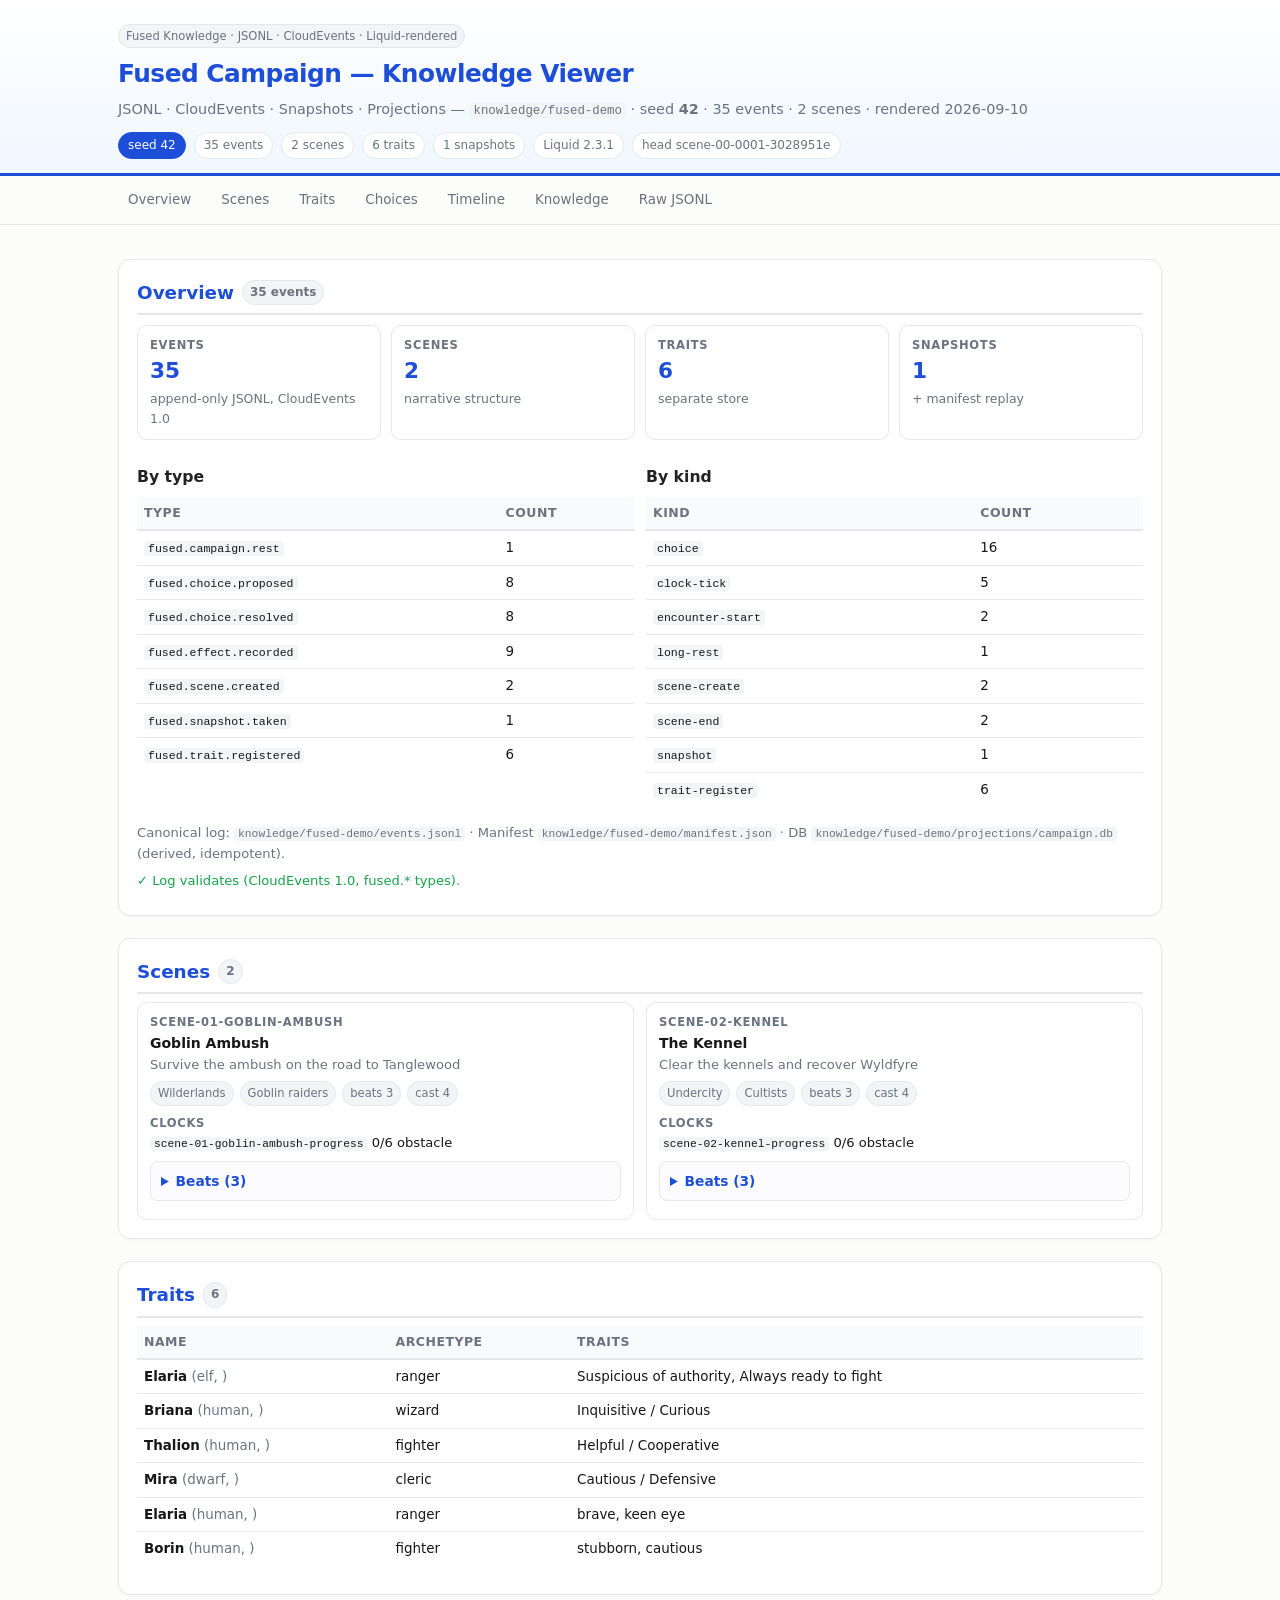
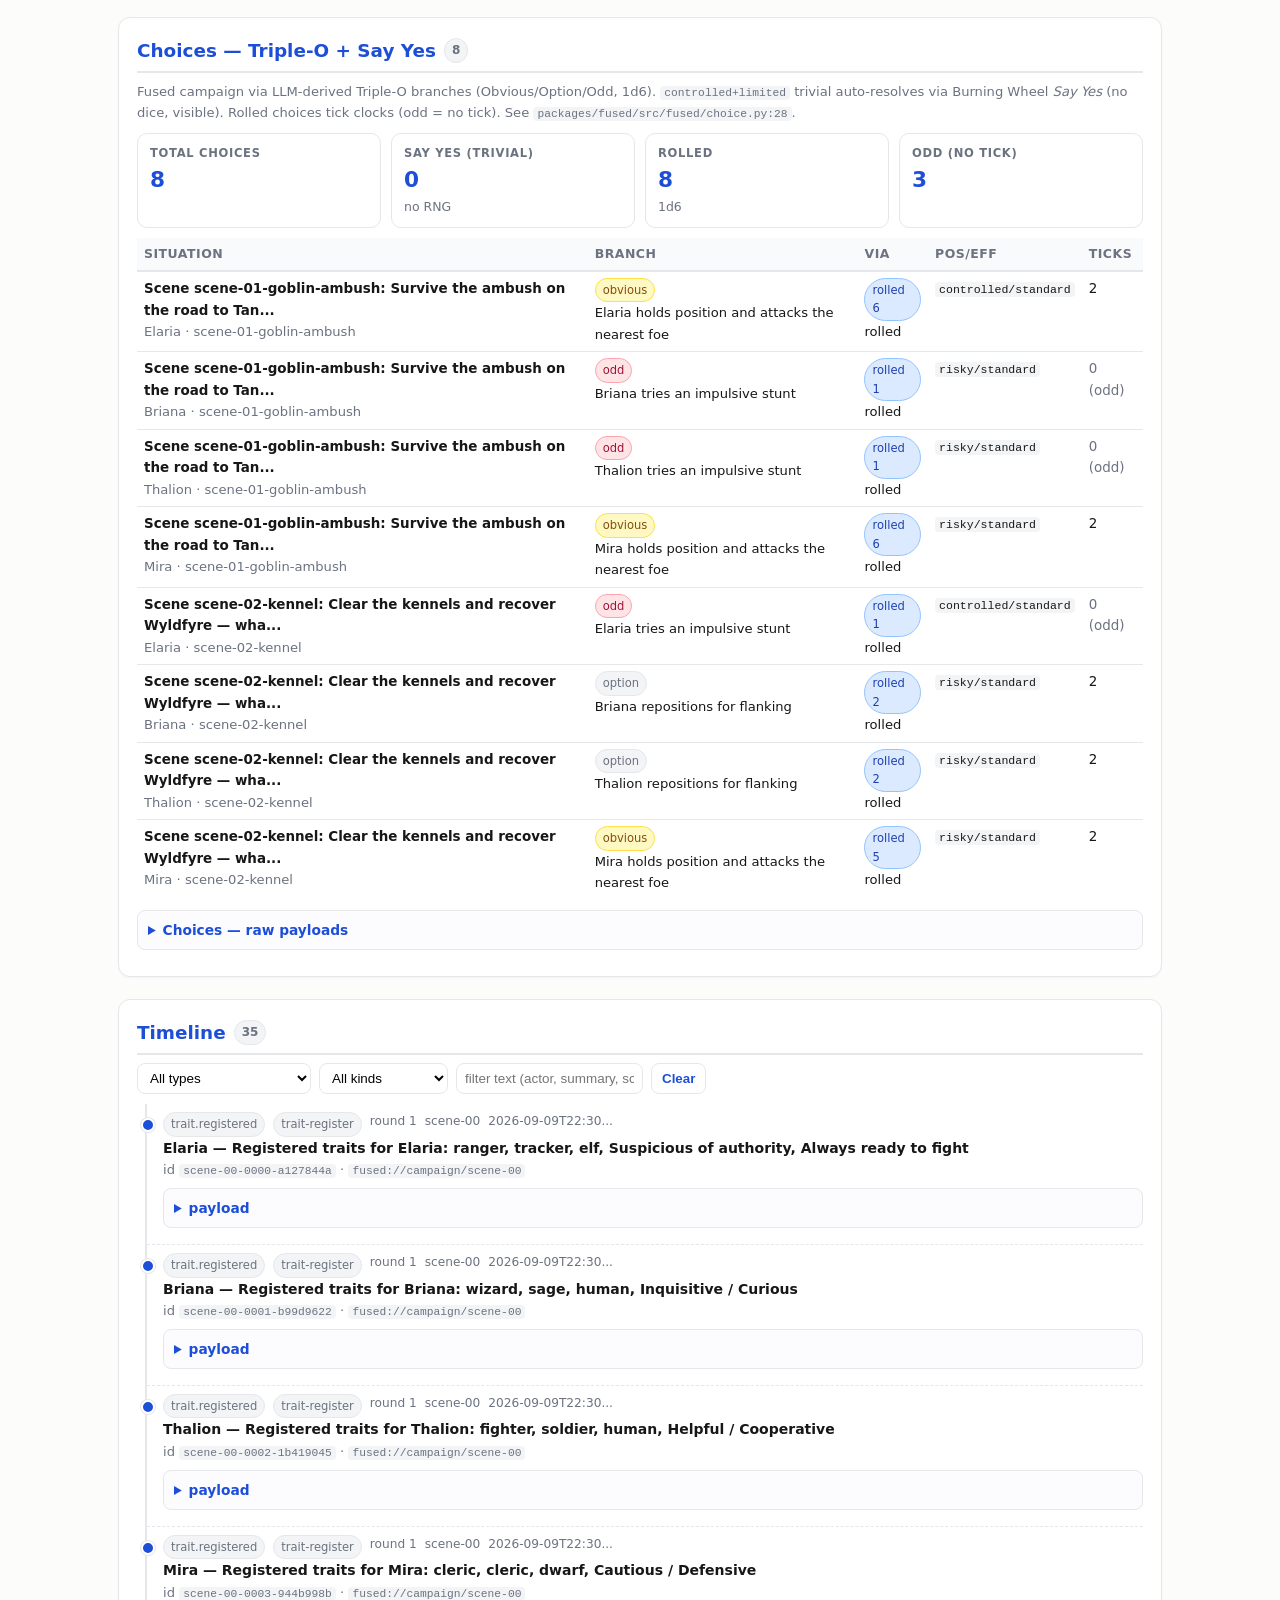
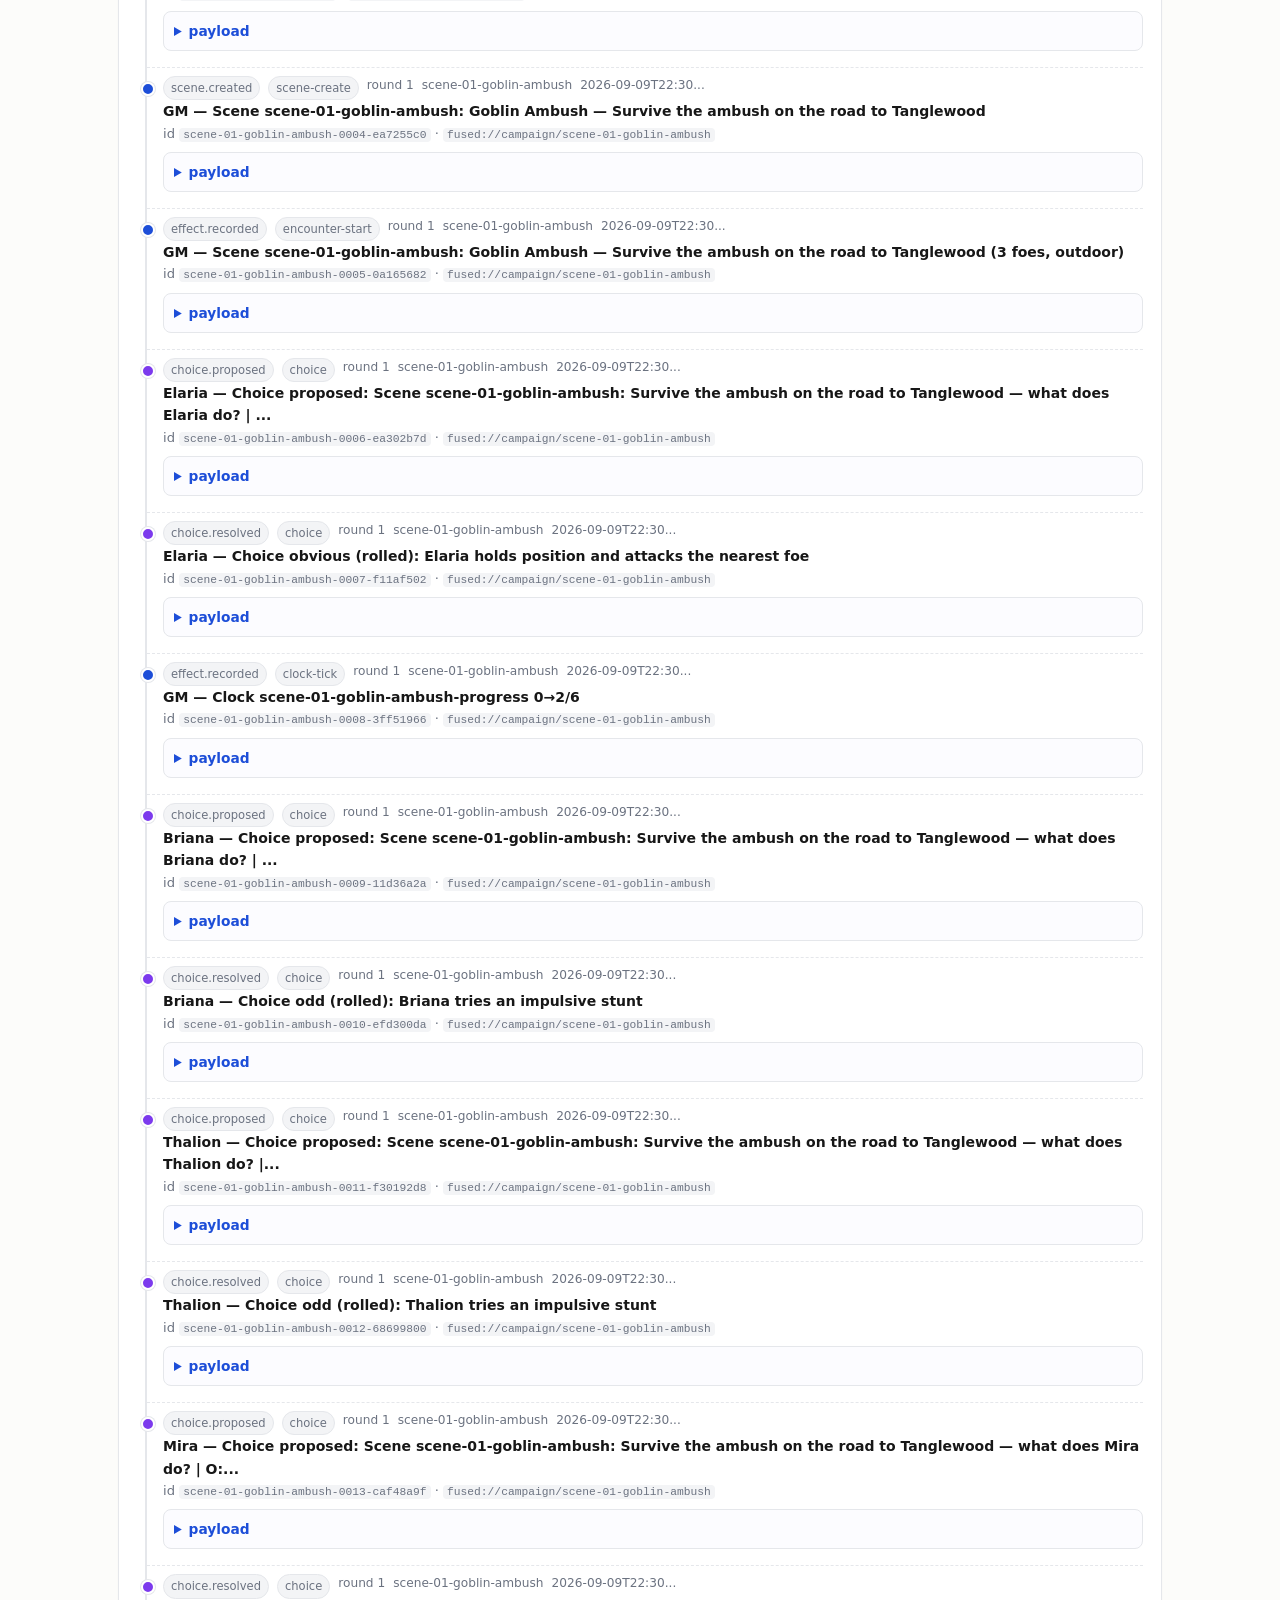
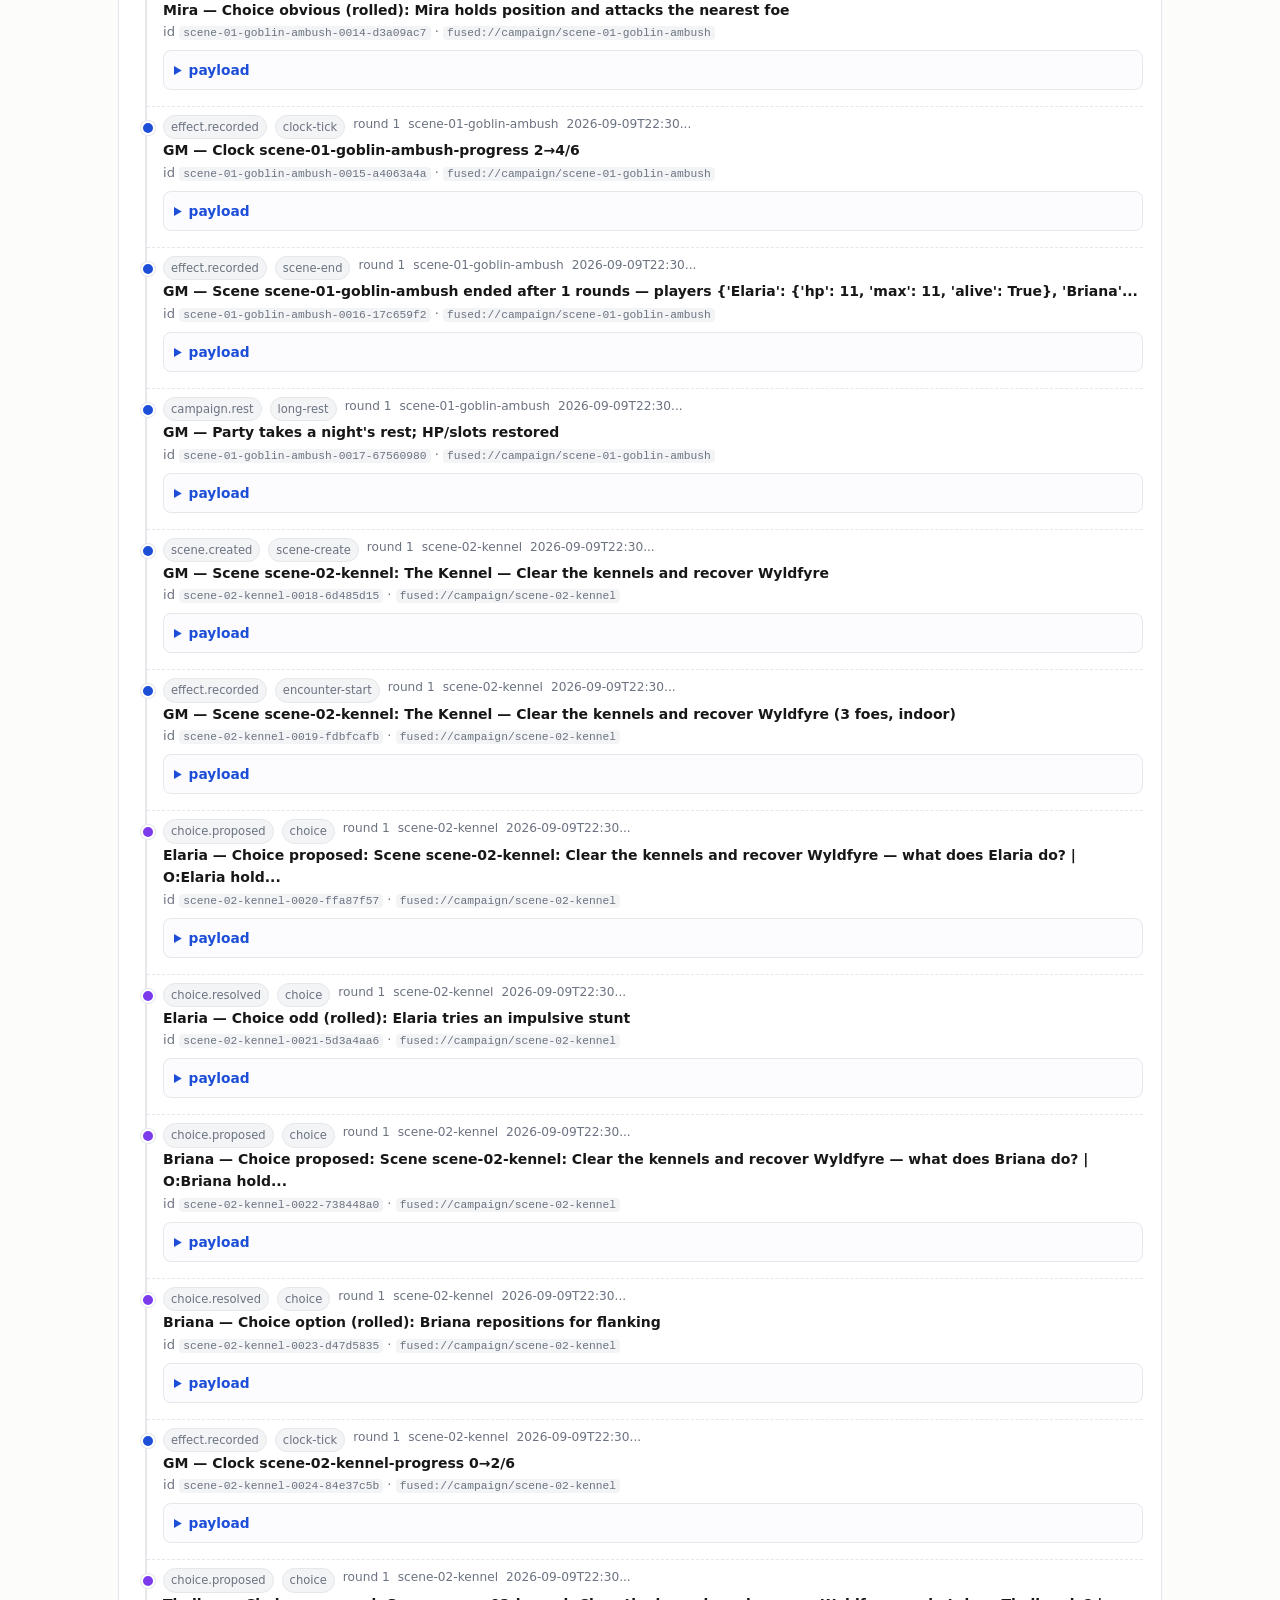
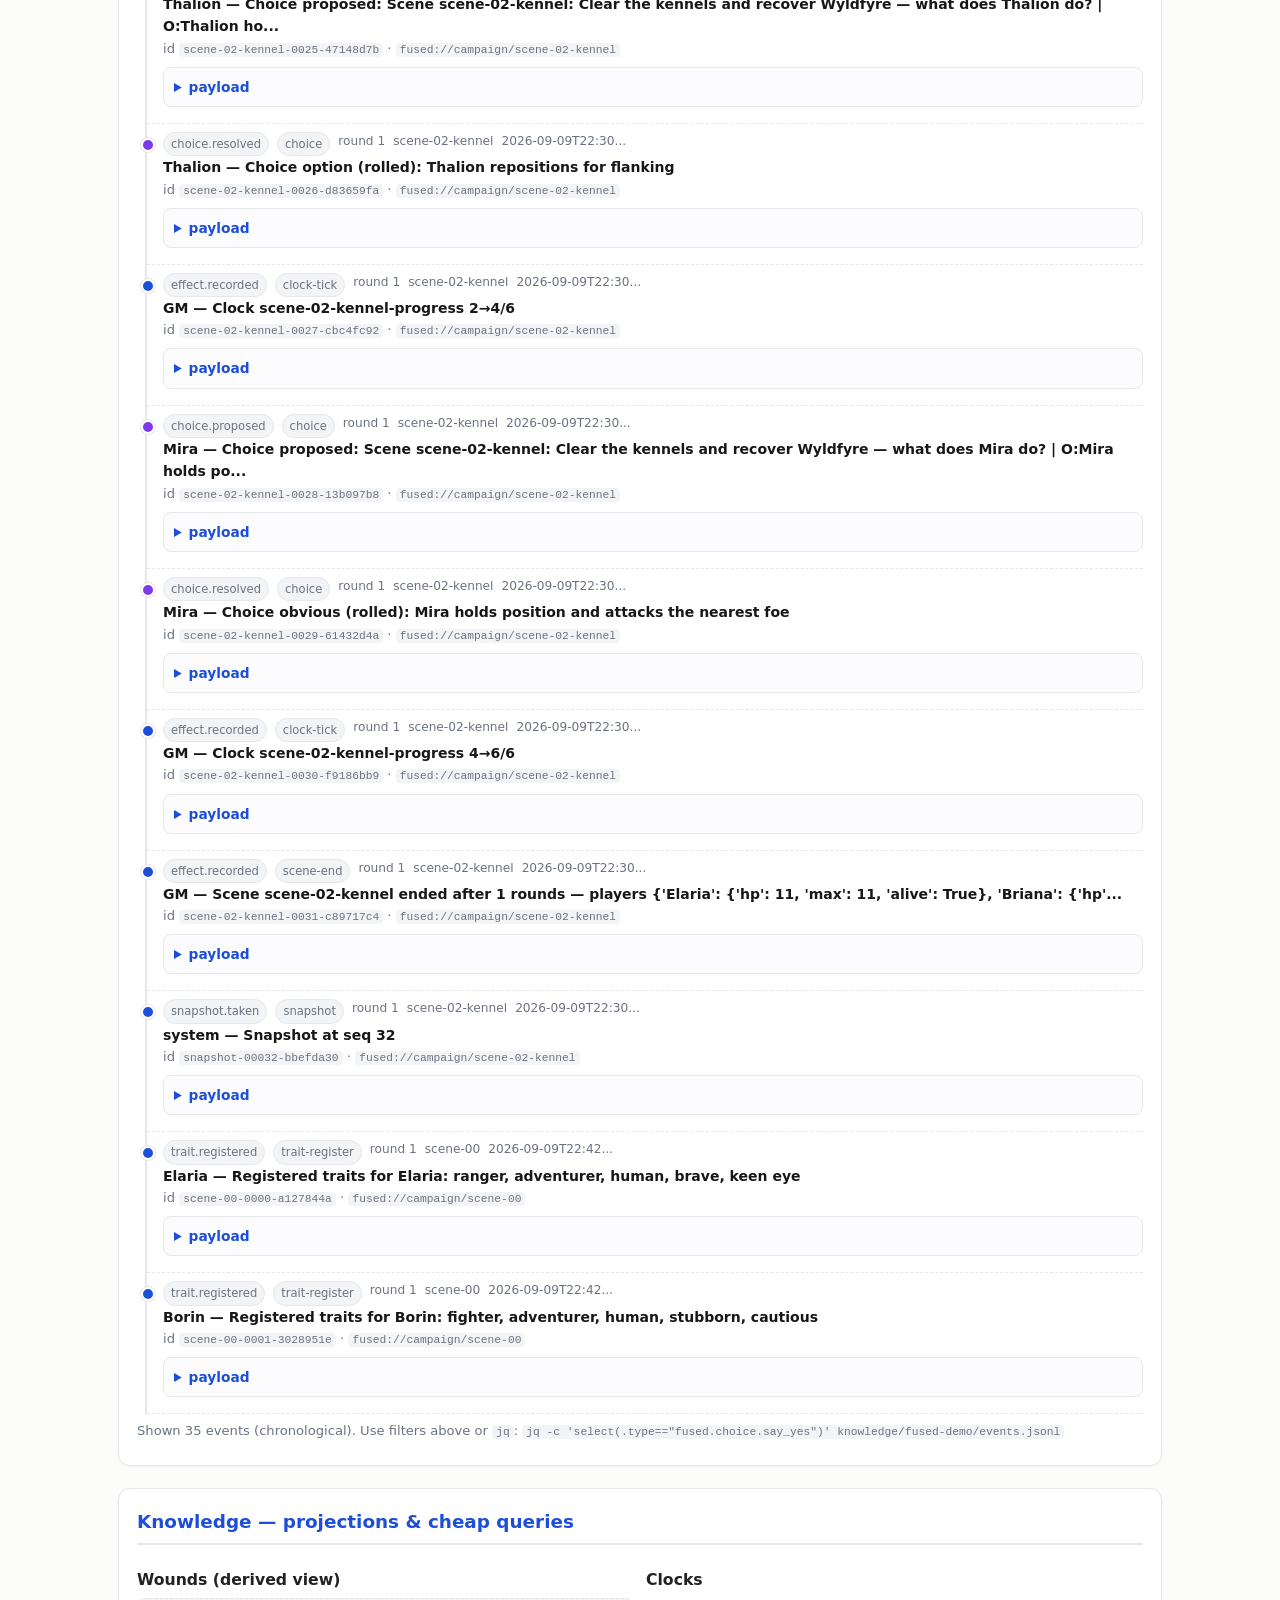
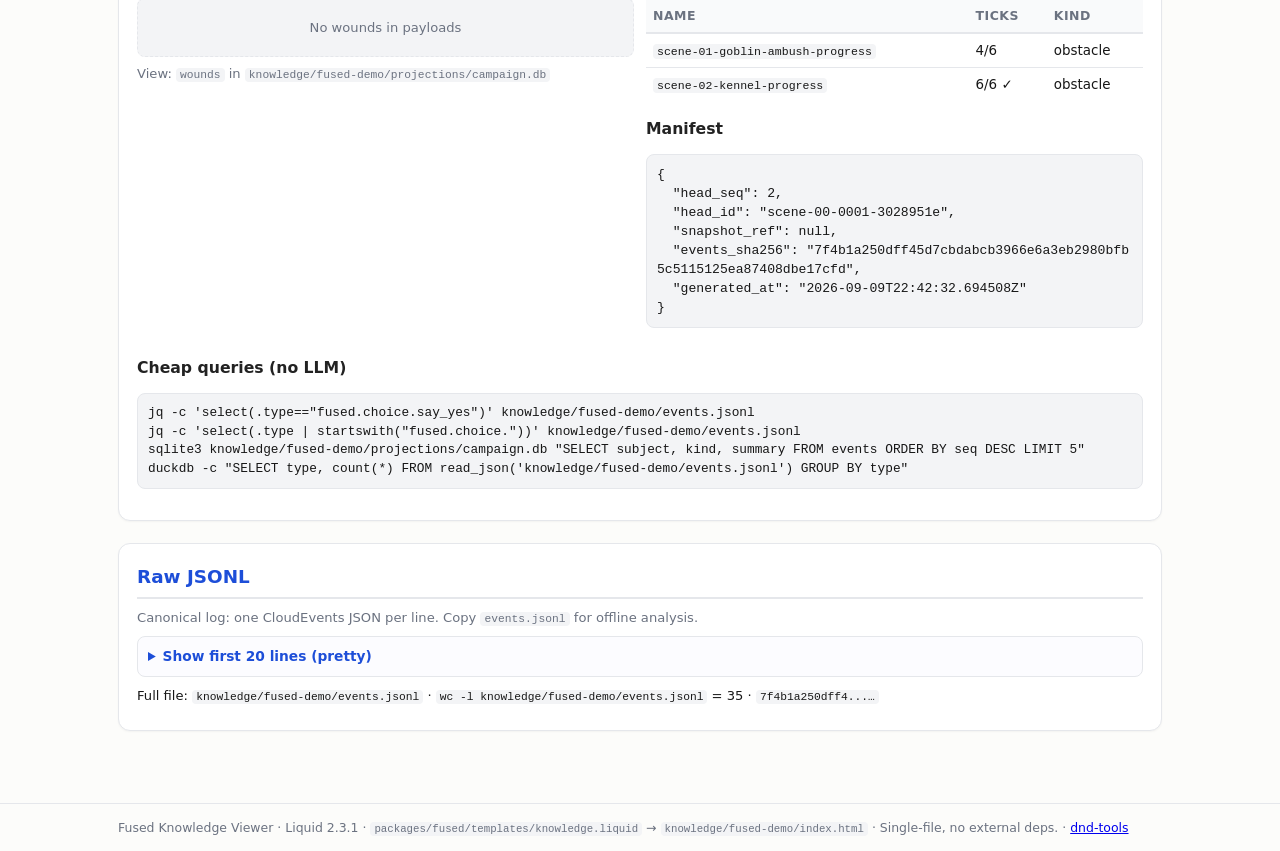
==== packages/fused/docs/knowledge.html @ 0c0f4472 "feat(fused): HTML viewer for fused JSONL knowledge via Liquid - Revert mistaken Burning Wheel markdo" ====
<!doctype html>
<html lang="en">
<head>
<meta charset="utf-8">
<meta name="viewport" content="width=device-width, initial-scale=1">
<title>Fused Campaign — Knowledge Viewer — Fused Knowledge</title>
<meta name="description" content="Fused campaign knowledge viewer — JSONL events, scenes, choices, projections">
<style>
  :root{--bg:#fcfcfa;--fg:#171717;--accent:#1d4ed8;--accent2:#7c3aed;--muted:#6b7280;--border:#e5e7eb;--code-bg:#f3f4f6;--callout:#eff6ff;--max:1080px;--radius:12px;--ok:#16a34a;--warn:#d97706}
  *{box-sizing:border-box} html{scroll-behavior:smooth}
  body{margin:0;font:14px/1.6 ui-sans,system-ui,-apple-system,Segoe UI,Roboto,Helvetica,Arial;background:var(--bg);color:var(--fg)}
  header{border-bottom:3px solid var(--accent);background:linear-gradient(180deg,#fff,#f0f7ff)}
  .wrap{max-width:var(--max);margin:0 auto;padding:0 18px}
  header .wrap{padding:24px 18px 14px}
  h1{margin:0 0 4px;font-size:1.55rem;letter-spacing:-.02em;color:var(--accent)}
  .subtitle{margin:0;color:var(--muted);font-size:.9rem}
  .chips{margin-top:10px;display:flex;gap:8px;flex-wrap:wrap}
  .chip{padding:3px 9px;border-radius:999px;background:#fff;border:1px solid var(--border);font-size:.75rem;color:var(--muted)}
  .chip.accent{background:var(--accent);color:#fff;border-color:var(--accent)}
  nav.toc{position:sticky;top:0;z-index:10;background:rgba(252,252,250,.94);backdrop-filter:blur(6px);border-bottom:1px solid var(--border)}
  nav.toc .wrap{display:flex;gap:10px;overflow:auto;white-space:nowrap;padding:8px 18px}
  nav.toc a{color:var(--muted);text-decoration:none;font-size:.84rem;padding:5px 10px;border-radius:999px}
  nav.toc a:hover{background:var(--code-bg);color:var(--accent)}
  main .wrap{padding:16px 18px 50px}
  section{margin:18px 0 22px;padding:18px;background:#fff;border:1px solid var(--border);border-radius:var(--radius);box-shadow:0 1px 2px rgba(0,0,0,.04)}
  h2{margin:0 0 8px;font-size:1.15rem;color:var(--accent);border-bottom:2px solid var(--border);padding-bottom:6px;display:flex;gap:8px;align-items:center}
  h2 .count{font-size:.75rem;background:var(--code-bg);border:1px solid var(--border);padding:2px 7px;border-radius:999px;color:var(--muted);font-weight:600}
  h3{margin:14px 0 6px;font-size:.98rem;color:#222}
  p{margin:6px 0}
  .grid4{display:grid;grid-template-columns:repeat(4,1fr);gap:10px;margin:10px 0}
  .grid2{display:grid;grid-template-columns:1fr 1fr;gap:12px}
  @media(max-width:900px){.grid4{grid-template-columns:1fr 1fr}.grid2{grid-template-columns:1fr}}
  @media(max-width:520px){.grid4{grid-template-columns:1fr}}
  .card{border:1px solid var(--border);border-radius:10px;padding:10px 12px;background:#fff}
  .card .k{font-size:.72rem;letter-spacing:.06em;text-transform:uppercase;color:var(--muted);font-weight:700}
  .card .v{font-size:1.35rem;font-weight:800;color:var(--accent)}
  .card .sub{font-size:.78rem;color:var(--muted)}
  table{width:100%;border-collapse:collapse;margin:8px 0 10px;font-size:.84rem}
  th{ text-align:left;background:#f9fafb;border-bottom:2px solid var(--border);padding:6px 7px;font-weight:700;font-size:.78rem;letter-spacing:.04em;text-transform:uppercase;color:var(--muted)}
  td{padding:6px 7px;border-bottom:1px solid var(--border);vertical-align:top}
  tr:last-child td{border-bottom:none}
  code,pre{font-family:ui-monospace,SFMono-Regular,Menlo,Consolas,monospace}
  pre{background:var(--code-bg);border:1px solid var(--border);padding:10px;border-radius:8px;overflow:auto;font-size:.8rem;line-height:1.45}
  code{background:var(--code-bg);padding:1px 4px;border-radius:4px;font-size:.86em}
  pre code{background:none;padding:0}
  .pill{display:inline-block;padding:2px 7px;border-radius:999px;background:var(--code-bg);border:1px solid var(--border);font-size:.72rem;color:var(--muted)}
  .pill.say_yes{background:#dcfce7;border-color:#86efac;color:#166534}
  .pill.rolled{background:#dbeafe;border-color:#93c5fd;color:#1e40af}
  .pill.odd{background:#ffe4e6;border-color:#fda4af;color:#9f1239}
  .pill.obvious{background:#fef9c3;border-color:#fde047;color:#854d0e}
  .controls{display:flex;gap:8px;flex-wrap:wrap;margin:8px 0 10px}
  .controls select,.controls input{padding:6px 8px;border:1px solid var(--border);border-radius:8px;background:#fff;font-size:.84rem}
  .controls button{padding:6px 10px;border:1px solid var(--border);border-radius:8px;background:var(--accent);color:#fff;font-weight:600;cursor:pointer}
  .controls button.ghost{background:#fff;color:var(--accent)}
  .muted{color:var(--muted)} .small{font-size:.82rem}
  .timeline{border-left:2px solid var(--border);margin-left:8px;padding-left:0}
  .tl-item{position:relative;padding:8px 0 8px 16px;border-bottom:1px dashed var(--border)}
  .tl-item::before{content:"";position:absolute;left:-6px;top:14px;width:10px;height:10px;border-radius:50%;background:var(--accent);border:2px solid #fff;box-shadow:0 0 0 1px var(--border)}
  .tl-item.choice::before{background:var(--accent2)}
  .tl-meta{font-size:.76rem;color:var(--muted);display:flex;gap:8px;flex-wrap:wrap}
  .hl{font-weight:700}
  details{border:1px solid var(--border);border-radius:8px;padding:8px 10px;background:#fcfcff;margin:8px 0}
  details summary{cursor:pointer;font-weight:600;color:var(--accent);font-size:.86rem}
  .json{white-space:pre-wrap;word-break:break-all}
  footer{border-top:1px solid var(--border);color:var(--muted);font-size:.78rem;padding:14px 0}
  .empty{padding:18px;text-align:center;color:var(--muted);background:var(--code-bg);border:1px dashed var(--border);border-radius:8px}
</style>
</head>
<body>
<header>
  <div class="wrap">
    <div class="pill" style="margin-bottom:6px">Fused Knowledge · JSONL · CloudEvents · Liquid-rendered</div>
    <h1>Fused Campaign — Knowledge Viewer</h1>
    <p class="subtitle">JSONL · CloudEvents · Snapshots · Projections — <code>knowledge/fused-demo</code> · seed <strong>42</strong> · 35 events · 2 scenes · rendered 2026-09-10</p>
    <div class="chips">
      <span class="chip accent">seed 42</span>
      <span class="chip">35 events</span>
      <span class="chip">2 scenes</span>
      <span class="chip">6 traits</span>
      <span class="chip">1 snapshots</span>
      <span class="chip">Liquid 2.3.1</span>
      <span class="chip">head scene-00-0001-3028951e</span>
    </div>
  </div>
</header>
<nav class="toc" aria-label="Table of contents">
  <div class="wrap">
    <a href="#overview">Overview</a>
    <a href="#scenes">Scenes</a>
    <a href="#traits">Traits</a>
    <a href="#choices">Choices</a>
    <a href="#timeline">Timeline</a>
    <a href="#knowledge">Knowledge</a>
    <a href="#raw">Raw JSONL</a>
  </div>
</nav>
<main><div class="wrap">

  <section id="overview">
    <h2>Overview <span class="count">35 events</span></h2>
    <div class="grid4">
      <div class="card"><div class="k">Events</div><div class="v">35</div><div class="sub">append-only JSONL, CloudEvents 1.0</div></div>
      <div class="card"><div class="k">Scenes</div><div class="v">2</div><div class="sub">narrative structure</div></div>
      <div class="card"><div class="k">Traits</div><div class="v">6</div><div class="sub">separate store</div></div>
      <div class="card"><div class="k">Snapshots</div><div class="v">1</div><div class="sub">+ manifest replay</div></div>
    </div>
    <div class="grid2">
      <div>
        <h3>By type</h3>
        <table><thead><tr><th>Type</th><th>Count</th></tr></thead><tbody>
        <tr><td><code>fused.campaign.rest</code></td><td>1</td></tr><tr><td><code>fused.choice.proposed</code></td><td>8</td></tr><tr><td><code>fused.choice.resolved</code></td><td>8</td></tr><tr><td><code>fused.effect.recorded</code></td><td>9</td></tr><tr><td><code>fused.scene.created</code></td><td>2</td></tr><tr><td><code>fused.snapshot.taken</code></td><td>1</td></tr><tr><td><code>fused.trait.registered</code></td><td>6</td></tr>
        </tbody></table>
      </div>
      <div>
        <h3>By kind</h3>
        <table><thead><tr><th>Kind</th><th>Count</th></tr></thead><tbody>
        <tr><td><code>choice</code></td><td>16</td></tr><tr><td><code>clock-tick</code></td><td>5</td></tr><tr><td><code>encounter-start</code></td><td>2</td></tr><tr><td><code>long-rest</code></td><td>1</td></tr><tr><td><code>scene-create</code></td><td>2</td></tr><tr><td><code>scene-end</code></td><td>2</td></tr><tr><td><code>snapshot</code></td><td>1</td></tr><tr><td><code>trait-register</code></td><td>6</td></tr>
        </tbody></table>
      </div>
    </div>
    <p class="small muted">Canonical log: <code>knowledge/fused-demo/events.jsonl</code> · Manifest <code>knowledge/fused-demo/manifest.json</code> · DB <code>knowledge/fused-demo/projections/campaign.db</code> (derived, idempotent).</p>
    
    <p class="small" style="color:var(--ok)">✓ Log validates (CloudEvents 1.0, fused.* types).</p>
    
  </section>

  <section id="scenes">
    <h2>Scenes <span class="count">2</span></h2>
    
    <div class="grid2">
    
      <div class="card">
        <div class="k">scene-01-goblin-ambush</div>
        <div style="font-weight:700">Goblin Ambush</div>
        <div class="small muted">Survive the ambush on the road to Tanglewood</div>
        <div style="margin-top:6px;display:flex;gap:6px;flex-wrap:wrap">
          <span class="pill">Wilderlands</span>
          <span class="pill">Goblin raiders</span>
          <span class="pill">beats 3</span>
          <span class="pill">cast 4</span>
        </div>
        
        <div style="margin-top:8px">
          <div class="k">Clocks</div>
          <div class="small"><code>scene-01-goblin-ambush-progress</code> 0/6 obstacle </div>
        </div>
        
        
        <details><summary>Beats (3)</summary><ol class="small"><li>Patrol sets out</li><li>Ambushed on road</li><li>Hold or flee</li></ol></details>
        
      </div>
    
      <div class="card">
        <div class="k">scene-02-kennel</div>
        <div style="font-weight:700">The Kennel</div>
        <div class="small muted">Clear the kennels and recover Wyldfyre</div>
        <div style="margin-top:6px;display:flex;gap:6px;flex-wrap:wrap">
          <span class="pill">Undercity</span>
          <span class="pill">Cultists</span>
          <span class="pill">beats 3</span>
          <span class="pill">cast 4</span>
        </div>
        
        <div style="margin-top:8px">
          <div class="k">Clocks</div>
          <div class="small"><code>scene-02-kennel-progress</code> 0/6 obstacle </div>
        </div>
        
        
        <details><summary>Beats (3)</summary><ol class="small"><li>Enter kennels</li><li>Rescue hostage</li><li>Escape with Wyldfyre</li></ol></details>
        
      </div>
    
    </div>
  </section>

  <section id="traits">
    <h2>Traits <span class="count">6</span></h2>
    
    <table><thead><tr><th>Name</th><th>Archetype</th><th>Traits</th></tr></thead><tbody>
    <tr><td><strong>Elaria</strong> <span class="muted">(elf, )</span></td><td>ranger</td><td>Suspicious of authority, Always ready to fight</td></tr><tr><td><strong>Briana</strong> <span class="muted">(human, )</span></td><td>wizard</td><td>Inquisitive / Curious</td></tr><tr><td><strong>Thalion</strong> <span class="muted">(human, )</span></td><td>fighter</td><td>Helpful / Cooperative</td></tr><tr><td><strong>Mira</strong> <span class="muted">(dwarf, )</span></td><td>cleric</td><td>Cautious / Defensive</td></tr><tr><td><strong>Elaria</strong> <span class="muted">(human, )</span></td><td>ranger</td><td>brave, keen eye</td></tr><tr><td><strong>Borin</strong> <span class="muted">(human, )</span></td><td>fighter</td><td>stubborn, cautious</td></tr>
    </tbody></table>
  </section>

  <section id="choices">
    <h2>Choices — Triple-O + Say Yes <span class="count">8</span></h2>
    <p class="small muted">Fused campaign via LLM-derived Triple-O branches (Obvious/Option/Odd, 1d6). <code>controlled+limited</code> trivial auto-resolves via Burning Wheel <em>Say Yes</em> (no dice, visible). Rolled choices tick clocks (odd = no tick). See <code>packages/fused/src/fused/choice.py:28</code>.</p>
    <div class="grid4">
      <div class="card"><div class="k">Total choices</div><div class="v">8</div></div>
      <div class="card"><div class="k">Say Yes (trivial)</div><div class="v">0</div><div class="sub">no RNG</div></div>
      <div class="card"><div class="k">Rolled</div><div class="v">8</div><div class="sub">1d6</div></div>
      <div class="card"><div class="k">Odd (no tick)</div><div class="v">3</div></div>
    </div>
    
    <table>
      <thead><tr><th>Situation</th><th>Branch</th><th>Via</th><th>Pos/Eff</th><th>Ticks</th></tr></thead>
      <tbody>
      
        <tr>
          <td><strong>Scene scene-01-goblin-ambush: Survive the ambush on the road to Tan...</strong><br><span class="small muted">Elaria · scene-01-goblin-ambush</span></td>
          <td><span class="pill obvious">obvious</span><br><span class="small">Elaria holds position and attacks the nearest foe</span></td>
          <td><span class="pill rolled">rolled 6</span><br><span class="small">rolled</span></td>
          <td><code>controlled/standard</code></td>
          <td>2</td>
        </tr>
      
        <tr>
          <td><strong>Scene scene-01-goblin-ambush: Survive the ambush on the road to Tan...</strong><br><span class="small muted">Briana · scene-01-goblin-ambush</span></td>
          <td><span class="pill odd">odd</span><br><span class="small">Briana tries an impulsive stunt</span></td>
          <td><span class="pill rolled">rolled 1</span><br><span class="small">rolled</span></td>
          <td><code>risky/standard</code></td>
          <td><span class="muted">0 (odd)</span></td>
        </tr>
      
        <tr>
          <td><strong>Scene scene-01-goblin-ambush: Survive the ambush on the road to Tan...</strong><br><span class="small muted">Thalion · scene-01-goblin-ambush</span></td>
          <td><span class="pill odd">odd</span><br><span class="small">Thalion tries an impulsive stunt</span></td>
          <td><span class="pill rolled">rolled 1</span><br><span class="small">rolled</span></td>
          <td><code>risky/standard</code></td>
          <td><span class="muted">0 (odd)</span></td>
        </tr>
      
        <tr>
          <td><strong>Scene scene-01-goblin-ambush: Survive the ambush on the road to Tan...</strong><br><span class="small muted">Mira · scene-01-goblin-ambush</span></td>
          <td><span class="pill obvious">obvious</span><br><span class="small">Mira holds position and attacks the nearest foe</span></td>
          <td><span class="pill rolled">rolled 6</span><br><span class="small">rolled</span></td>
          <td><code>risky/standard</code></td>
          <td>2</td>
        </tr>
      
        <tr>
          <td><strong>Scene scene-02-kennel: Clear the kennels and recover Wyldfyre — wha...</strong><br><span class="small muted">Elaria · scene-02-kennel</span></td>
          <td><span class="pill odd">odd</span><br><span class="small">Elaria tries an impulsive stunt</span></td>
          <td><span class="pill rolled">rolled 1</span><br><span class="small">rolled</span></td>
          <td><code>controlled/standard</code></td>
          <td><span class="muted">0 (odd)</span></td>
        </tr>
      
        <tr>
          <td><strong>Scene scene-02-kennel: Clear the kennels and recover Wyldfyre — wha...</strong><br><span class="small muted">Briana · scene-02-kennel</span></td>
          <td><span class="pill option">option</span><br><span class="small">Briana repositions for flanking</span></td>
          <td><span class="pill rolled">rolled 2</span><br><span class="small">rolled</span></td>
          <td><code>risky/standard</code></td>
          <td>2</td>
        </tr>
      
        <tr>
          <td><strong>Scene scene-02-kennel: Clear the kennels and recover Wyldfyre — wha...</strong><br><span class="small muted">Thalion · scene-02-kennel</span></td>
          <td><span class="pill option">option</span><br><span class="small">Thalion repositions for flanking</span></td>
          <td><span class="pill rolled">rolled 2</span><br><span class="small">rolled</span></td>
          <td><code>risky/standard</code></td>
          <td>2</td>
        </tr>
      
        <tr>
          <td><strong>Scene scene-02-kennel: Clear the kennels and recover Wyldfyre — wha...</strong><br><span class="small muted">Mira · scene-02-kennel</span></td>
          <td><span class="pill obvious">obvious</span><br><span class="small">Mira holds position and attacks the nearest foe</span></td>
          <td><span class="pill rolled">rolled 5</span><br><span class="small">rolled</span></td>
          <td><code>risky/standard</code></td>
          <td>2</td>
        </tr>
      
      </tbody>
    </table>
    
    <details><summary>Choices — raw payloads</summary>
      <pre class="small json">{
  "choice_id": "scene-01-goblin-ambush-choice-0000-0061c017",
  "scene_id": "scene-01-goblin-ambush",
  "actor": "Elaria",
  "situation": "Scene scene-01-goblin-ambush: Survive the ambush on the road to Tanglewood — what does Elaria do?",
  "obvious": "Elaria holds position and attacks the nearest foe",
  "option": "Elaria repositions for flanking",
  "odd": "Elaria tries an impulsive stunt",
  "traits": [
    "Suspicious of authority",
    "Always ready to fight"
  ],
  "position": "controlled",
  "effect": "standard",
  "trivial": false,
  "trivial_reason": "",
  "roll": 6,
  "rolls": [
    6
  ],
  "category": "obvious",
  "choice_text": "Elaria holds position and attacks the nearest foe",
  "resolved_via": "rolled",
  "ticks": 2,
  "payload": {
    "roll": 6,
    "rolls": [
      6
    ],
    "category": "obvious",
    "position": "controlled",
    "effect": "standard",
    "advantage": null
  }
}</pre><pre class="small json">{
  "choice_id": "scene-01-goblin-ambush-choice-0001-e9f2e5aa",
  "scene_id": "scene-01-goblin-ambush",
  "actor": "Briana",
  "situation": "Scene scene-01-goblin-ambush: Survive the ambush on the road to Tanglewood — what does Briana do?",
  "obvious": "Briana holds position and attacks the nearest foe",
  "option": "Briana repositions for flanking",
  "odd": "Briana tries an impulsive stunt",
  "traits": [
    "Inquisitive / Curious"
  ],
  "position": "risky",
  "effect": "standard",
  "trivial": false,
  "trivial_reason": "",
  "roll": 1,
  "rolls": [
    1
  ],
  "category": "odd",
  "choice_text": "Briana tries an impulsive stunt",
  "resolved_via": "rolled",
  "ticks": 2,
  "payload": {
    "roll": 1,
    "rolls": [
      1
    ],
    "category": "odd",
    "position": "risky",
    "effect": "standard",
    "advantage": null
  }
}</pre><pre class="small json">{
  "choice_id": "scene-01-goblin-ambush-choice-0002-567082ce",
  "scene_id": "scene-01-goblin-ambush",
  "actor": "Thalion",
  "situation": "Scene scene-01-goblin-ambush: Survive the ambush on the road to Tanglewood — what does Thalion do?",
  "obvious": "Thalion holds position and attacks the nearest foe",
  "option": "Thalion repositions for flanking",
  "odd": "Thalion tries an impulsive stunt",
  "traits": [
    "Helpful / Cooperative"
  ],
  "position": "risky",
  "effect": "standard",
  "trivial": false,
  "trivial_reason": "",
  "roll": 1,
  "rolls": [
    1
  ],
  "category": "odd",
  "choice_text": "Thalion tries an impulsive stunt",
  "resolved_via": "rolled",
  "ticks": 2,
  "payload": {
    "roll": 1,
    "rolls": [
      1
    ],
    "category": "odd",
    "position": "risky",
    "effect": "standard",
    "advantage": null
  }
}</pre><pre class="small json">{
  "choice_id": "scene-01-goblin-ambush-choice-0003-b305466d",
  "scene_id": "scene-01-goblin-ambush",
  "actor": "Mira",
  "situation": "Scene scene-01-goblin-ambush: Survive the ambush on the road to Tanglewood — what does Mira do?",
  "obvious": "Mira holds position and attacks the nearest foe",
  "option": "Mira repositions for flanking",
  "odd": "Mira tries an impulsive stunt",
  "traits": [
    "Cautious / Defensive"
  ],
  "position": "risky",
  "effect": "standard",
  "trivial": false,
  "trivial_reason": "",
  "roll": 6,
  "rolls": [
    6
  ],
  "category": "obvious",
  "choice_text": "Mira holds position and attacks the nearest foe",
  "resolved_via": "rolled",
  "ticks": 2,
  "payload": {
    "roll": 6,
    "rolls": [
      6
    ],
    "category": "obvious",
    "position": "risky",
    "effect": "standard",
    "advantage": null
  }
}</pre><pre class="small json">{
  "choice_id": "scene-02-kennel-choice-0004-f7daf436",
  "scene_id": "scene-02-kennel",
  "actor": "Elaria",
  "situation": "Scene scene-02-kennel: Clear the kennels and recover Wyldfyre — what does Elaria do?",
  "obvious": "Elaria holds position and attacks the nearest foe",
  "option": "Elaria repositions for flanking",
  "odd": "Elaria tries an impulsive stunt",
  "traits": [
    "Suspicious of authority",
    "Always ready to fight"
  ],
  "position": "controlled",
  "effect": "standard",
  "trivial": false,
  "trivial_reason": "",
  "roll": 1,
  "rolls": [
    1
  ],
  "category": "odd",
  "choice_text": "Elaria tries an impulsive stunt",
  "resolved_via": "rolled",
  "ticks": 2,
  "payload": {
    "roll": 1,
    "rolls": [
      1
    ],
    "category": "odd",
    "position": "controlled",
    "effect": "standard",
    "advantage": null
  }
}</pre><pre class="small json">{
  "choice_id": "scene-02-kennel-choice-0005-3f959789",
  "scene_id": "scene-02-kennel",
  "actor": "Briana",
  "situation": "Scene scene-02-kennel: Clear the kennels and recover Wyldfyre — what does Briana do?",
  "obvious": "Briana holds position and attacks the nearest foe",
  "option": "Briana repositions for flanking",
  "odd": "Briana tries an impulsive stunt",
  "traits": [
    "Inquisitive / Curious"
  ],
  "position": "risky",
  "effect": "standard",
  "trivial": false,
  "trivial_reason": "",
  "roll": 2,
  "rolls": [
    2
  ],
  "category": "option",
  "choice_text": "Briana repositions for flanking",
  "resolved_via": "rolled",
  "ticks": 2,
  "payload": {
    "roll": 2,
    "rolls": [
      2
    ],
    "category": "option",
    "position": "risky",
    "effect": "standard",
    "advantage": null
  }
}</pre><pre class="small json">{
  "choice_id": "scene-02-kennel-choice-0006-fcba3ec1",
  "scene_id": "scene-02-kennel",
  "actor": "Thalion",
  "situation": "Scene scene-02-kennel: Clear the kennels and recover Wyldfyre — what does Thalion do?",
  "obvious": "Thalion holds position and attacks the nearest foe",
  "option": "Thalion repositions for flanking",
  "odd": "Thalion tries an impulsive stunt",
  "traits": [
    "Helpful / Cooperative"
  ],
  "position": "risky",
  "effect": "standard",
  "trivial": false,
  "trivial_reason": "",
  "roll": 2,
  "rolls": [
    2
  ],
  "category": "option",
  "choice_text": "Thalion repositions for flanking",
  "resolved_via": "rolled",
  "ticks": 2,
  "payload": {
    "roll": 2,
    "rolls": [
      2
    ],
    "category": "option",
    "position": "risky",
    "effect": "standard",
    "advantage": null
  }
}</pre><pre class="small json">{
  "choice_id": "scene-02-kennel-choice-0007-0cb6b850",
  "scene_id": "scene-02-kennel",
  "actor": "Mira",
  "situation": "Scene scene-02-kennel: Clear the kennels and recover Wyldfyre — what does Mira do?",
  "obvious": "Mira holds position and attacks the nearest foe",
  "option": "Mira repositions for flanking",
  "odd": "Mira tries an impulsive stunt",
  "traits": [
    "Cautious / Defensive"
  ],
  "position": "risky",
  "effect": "standard",
  "trivial": false,
  "trivial_reason": "",
  "roll": 5,
  "rolls": [
    5
  ],
  "category": "obvious",
  "choice_text": "Mira holds position and attacks the nearest foe",
  "resolved_via": "rolled",
  "ticks": 2,
  "payload": {
    "roll": 5,
    "rolls": [
      5
    ],
    "category": "obvious",
    "position": "risky",
    "effect": "standard",
    "advantage": null
  }
}</pre>
    </details>
  </section>

  <section id="timeline">
    <h2>Timeline <span class="count">35</span></h2>
    <div class="controls">
      <select id="filter-type"><option value="">All types</option><option value="fused.campaign.rest">fused.campaign.rest</option><option value="fused.choice.proposed">fused.choice.proposed</option><option value="fused.choice.resolved">fused.choice.resolved</option><option value="fused.effect.recorded">fused.effect.recorded</option><option value="fused.scene.created">fused.scene.created</option><option value="fused.snapshot.taken">fused.snapshot.taken</option><option value="fused.trait.registered">fused.trait.registered</option></select>
      <select id="filter-kind"><option value="">All kinds</option><option value="choice">choice</option><option value="clock-tick">clock-tick</option><option value="encounter-start">encounter-start</option><option value="long-rest">long-rest</option><option value="scene-create">scene-create</option><option value="scene-end">scene-end</option><option value="snapshot">snapshot</option><option value="trait-register">trait-register</option></select>
      <input id="filter-text" placeholder="filter text (actor, summary, scene)">
      <button onclick="clearFilters()" class="ghost">Clear</button>
    </div>
    <div class="timeline" id="timeline-list">
    
      <div class="tl-item " data-type="fused.trait.registered" data-kind="trait-register" data-subject="Elaria" data-scene="scene-00">
        <div class="tl-meta"><span class="pill">trait.registered</span><span class="pill">trait-register</span><span>round 1</span><span>scene-00</span><span>2026-09-09T22:30...</span></div>
        <div class="hl">Elaria — Registered traits for Elaria: ranger, tracker, elf, Suspicious of authority, Always ready to fight</div>
        <div class="small muted">id <code>scene-00-0000-a127844a</code> · <code>fused://campaign/scene-00</code></div>
        <details><summary>payload</summary><pre class="json">{
  "specversion": "1.0",
  "id": "scene-00-0000-a127844a",
  "source": "fused://campaign/scene-00",
  "type": "fused.trait.registered",
  "time": "2026-09-09T22:30:22.827509Z",
  "subject": "Elaria",
  "fused": {
    "seed": 42,
    "round": 1,
    "scene_id": "scene-00",
    "kind": "trait-register"
  },
  "data": {
    "summary": "Registered traits for Elaria: ranger, tracker, elf, Suspicious of authority, Always ready to fight",
    "payload": {
      "traits": [
        "Suspicious of authority",
        "Always ready to fight"
      ],
      "archetype": "ranger",
      "ancestry": "elf"
    }
  },
  "generated": {
    "by": "process:fused",
    "at": "2026-09-09T22:30:22.827509Z"
  },
  "tags": [
    "effect",
    "trait-register",
    "scene-00"
  ],
  "snapshot_ref": null
}</pre></details>
      </div>
    
      <div class="tl-item " data-type="fused.trait.registered" data-kind="trait-register" data-subject="Briana" data-scene="scene-00">
        <div class="tl-meta"><span class="pill">trait.registered</span><span class="pill">trait-register</span><span>round 1</span><span>scene-00</span><span>2026-09-09T22:30...</span></div>
        <div class="hl">Briana — Registered traits for Briana: wizard, sage, human, Inquisitive / Curious</div>
        <div class="small muted">id <code>scene-00-0001-b99d9622</code> · <code>fused://campaign/scene-00</code></div>
        <details><summary>payload</summary><pre class="json">{
  "specversion": "1.0",
  "id": "scene-00-0001-b99d9622",
  "source": "fused://campaign/scene-00",
  "type": "fused.trait.registered",
  "time": "2026-09-09T22:30:22.828678Z",
  "subject": "Briana",
  "fused": {
    "seed": 42,
    "round": 1,
    "scene_id": "scene-00",
    "kind": "trait-register"
  },
  "data": {
    "summary": "Registered traits for Briana: wizard, sage, human, Inquisitive / Curious",
    "payload": {
      "traits": [
        "Inquisitive / Curious"
      ],
      "archetype": "wizard",
      "ancestry": "human"
    }
  },
  "generated": {
    "by": "process:fused",
    "at": "2026-09-09T22:30:22.828678Z"
  },
  "tags": [
    "effect",
    "trait-register",
    "scene-00"
  ],
  "snapshot_ref": null
}</pre></details>
      </div>
    
      <div class="tl-item " data-type="fused.trait.registered" data-kind="trait-register" data-subject="Thalion" data-scene="scene-00">
        <div class="tl-meta"><span class="pill">trait.registered</span><span class="pill">trait-register</span><span>round 1</span><span>scene-00</span><span>2026-09-09T22:30...</span></div>
        <div class="hl">Thalion — Registered traits for Thalion: fighter, soldier, human, Helpful / Cooperative</div>
        <div class="small muted">id <code>scene-00-0002-1b419045</code> · <code>fused://campaign/scene-00</code></div>
        <details><summary>payload</summary><pre class="json">{
  "specversion": "1.0",
  "id": "scene-00-0002-1b419045",
  "source": "fused://campaign/scene-00",
  "type": "fused.trait.registered",
  "time": "2026-09-09T22:30:22.828948Z",
  "subject": "Thalion",
  "fused": {
    "seed": 42,
    "round": 1,
    "scene_id": "scene-00",
    "kind": "trait-register"
  },
  "data": {
    "summary": "Registered traits for Thalion: fighter, soldier, human, Helpful / Cooperative",
    "payload": {
      "traits": [
        "Helpful / Cooperative"
      ],
      "archetype": "fighter",
      "ancestry": "human"
    }
  },
  "generated": {
    "by": "process:fused",
    "at": "2026-09-09T22:30:22.828948Z"
  },
  "tags": [
    "effect",
    "trait-register",
    "scene-00"
  ],
  "snapshot_ref": null
}</pre></details>
      </div>
    
      <div class="tl-item " data-type="fused.trait.registered" data-kind="trait-register" data-subject="Mira" data-scene="scene-00">
        <div class="tl-meta"><span class="pill">trait.registered</span><span class="pill">trait-register</span><span>round 1</span><span>scene-00</span><span>2026-09-09T22:30...</span></div>
        <div class="hl">Mira — Registered traits for Mira: cleric, cleric, dwarf, Cautious / Defensive</div>
        <div class="small muted">id <code>scene-00-0003-944b998b</code> · <code>fused://campaign/scene-00</code></div>
        <details><summary>payload</summary><pre class="json">{
  "specversion": "1.0",
  "id": "scene-00-0003-944b998b",
  "source": "fused://campaign/scene-00",
  "type": "fused.trait.registered",
  "time": "2026-09-09T22:30:22.829207Z",
  "subject": "Mira",
  "fused": {
    "seed": 42,
    "round": 1,
    "scene_id": "scene-00",
    "kind": "trait-register"
  },
  "data": {
    "summary": "Registered traits for Mira: cleric, cleric, dwarf, Cautious / Defensive",
    "payload": {
      "traits": [
        "Cautious / Defensive"
      ],
      "archetype": "cleric",
      "ancestry": "dwarf"
    }
  },
  "generated": {
    "by": "process:fused",
    "at": "2026-09-09T22:30:22.829207Z"
  },
  "tags": [
    "effect",
    "trait-register",
    "scene-00"
  ],
  "snapshot_ref": null
}</pre></details>
      </div>
    
      <div class="tl-item " data-type="fused.scene.created" data-kind="scene-create" data-subject="GM" data-scene="scene-01-goblin-ambush">
        <div class="tl-meta"><span class="pill">scene.created</span><span class="pill">scene-create</span><span>round 1</span><span>scene-01-goblin-ambush</span><span>2026-09-09T22:30...</span></div>
        <div class="hl">GM — Scene scene-01-goblin-ambush: Goblin Ambush — Survive the ambush on the road to Tanglewood</div>
        <div class="small muted">id <code>scene-01-goblin-ambush-0004-ea7255c0</code> · <code>fused://campaign/scene-01-goblin-ambush</code></div>
        <details><summary>payload</summary><pre class="json">{
  "specversion": "1.0",
  "id": "scene-01-goblin-ambush-0004-ea7255c0",
  "source": "fused://campaign/scene-01-goblin-ambush",
  "type": "fused.scene.created",
  "time": "2026-09-09T22:30:22.829569Z",
  "subject": "GM",
  "fused": {
    "seed": 42,
    "round": 1,
    "scene_id": "scene-01-goblin-ambush",
    "kind": "scene-create",
    "scene_title": "Goblin Ambush"
  },
  "data": {
    "summary": "Scene scene-01-goblin-ambush: Goblin Ambush — Survive the ambush on the road to Tanglewood",
    "payload": {
      "scene": {
        "scene_id": "scene-01-goblin-ambush",
        "title": "Goblin Ambush",
        "objective": "Survive the ambush on the road to Tanglewood",
        "location": "Wilderlands",
        "patron": "Lord Garrington",
        "threat": "Goblin raiders",
        "status": "planned",
        "beats": [
          "Patrol sets out",
          "Ambushed on road",
          "Hold or flee"
        ],
        "cast": [
          "Elaria",
          "Briana",
          "Thalion",
          "Mira"
        ],
        "clocks": [
          {
            "name": "scene-01-goblin-ambush-progress",
            "segments": 6,
            "ticks": 0,
            "kind": "obstacle"
          }
        ],
        "effect_ids": [],
        "seed": 43
      },
      "location": "Wilderlands",
      "threat": "Goblin raiders"
    }
  },
  "generated": {
    "by": "process:fused",
    "at": "2026-09-09T22:30:22.829569Z"
  },
  "tags": [
    "effect",
    "scene-create",
    "scene-01-goblin-ambush"
  ],
  "snapshot_ref": null
}</pre></details>
      </div>
    
      <div class="tl-item " data-type="fused.effect.recorded" data-kind="encounter-start" data-subject="GM" data-scene="scene-01-goblin-ambush">
        <div class="tl-meta"><span class="pill">effect.recorded</span><span class="pill">encounter-start</span><span>round 1</span><span>scene-01-goblin-ambush</span><span>2026-09-09T22:30...</span></div>
        <div class="hl">GM — Scene scene-01-goblin-ambush: Goblin Ambush — Survive the ambush on the road to Tanglewood (3 foes, outdoor)</div>
        <div class="small muted">id <code>scene-01-goblin-ambush-0005-0a165682</code> · <code>fused://campaign/scene-01-goblin-ambush</code></div>
        <details><summary>payload</summary><pre class="json">{
  "specversion": "1.0",
  "id": "scene-01-goblin-ambush-0005-0a165682",
  "source": "fused://campaign/scene-01-goblin-ambush",
  "type": "fused.effect.recorded",
  "time": "2026-09-09T22:30:22.830148Z",
  "subject": "GM",
  "fused": {
    "seed": 42,
    "round": 1,
    "scene_id": "scene-01-goblin-ambush",
    "kind": "encounter-start",
    "scene_title": "Goblin Ambush"
  },
  "data": {
    "summary": "Scene scene-01-goblin-ambush: Goblin Ambush — Survive the ambush on the road to Tanglewood (3 foes, outdoor)",
    "payload": {
      "monsters": [
        "goblin",
        "goblin",
        "goblin"
      ],
      "map": "outdoor"
    }
  },
  "generated": {
    "by": "process:fused",
    "at": "2026-09-09T22:30:22.830148Z"
  },
  "tags": [
    "effect",
    "encounter-start",
    "scene-01-goblin-ambush"
  ],
  "snapshot_ref": null
}</pre></details>
      </div>
    
      <div class="tl-item choice" data-type="fused.choice.proposed" data-kind="choice" data-subject="Elaria" data-scene="scene-01-goblin-ambush">
        <div class="tl-meta"><span class="pill">choice.proposed</span><span class="pill">choice</span><span>round 1</span><span>scene-01-goblin-ambush</span><span>2026-09-09T22:30...</span></div>
        <div class="hl">Elaria — Choice proposed: Scene scene-01-goblin-ambush: Survive the ambush on the road to Tanglewood — what does Elaria do? | ...</div>
        <div class="small muted">id <code>scene-01-goblin-ambush-0006-ea302b7d</code> · <code>fused://campaign/scene-01-goblin-ambush</code></div>
        <details><summary>payload</summary><pre class="json">{
  "specversion": "1.0",
  "id": "scene-01-goblin-ambush-0006-ea302b7d",
  "source": "fused://campaign/scene-01-goblin-ambush",
  "type": "fused.choice.proposed",
  "time": "2026-09-09T22:30:22.830952Z",
  "subject": "Elaria",
  "fused": {
    "seed": 42,
    "round": 1,
    "scene_id": "scene-01-goblin-ambush",
    "kind": "choice",
    "scene_title": "Goblin Ambush"
  },
  "data": {
    "summary": "Choice proposed: Scene scene-01-goblin-ambush: Survive the ambush on the road to Tanglewood — what does Elaria do? | O:Elaria holds position and attacks the nearest foe / Opt:Elaria repositions for flanking / Odd:Elaria tries an impulsive stunt",
    "payload": {
      "choice": {
        "choice_id": "scene-01-goblin-ambush-choice-0000-0061c017",
        "scene_id": "scene-01-goblin-ambush",
        "actor": "Elaria",
        "situation": "Scene scene-01-goblin-ambush: Survive the ambush on the road to Tanglewood — what does Elaria do?",
        "obvious": "Elaria holds position and attacks the nearest foe",
        "option": "Elaria repositions for flanking",
        "odd": "Elaria tries an impulsive stunt",
        "traits": [
          "Suspicious of authority",
          "Always ready to fight"
        ],
        "position": "controlled",
        "effect": "standard",
        "trivial": false,
        "trivial_reason": "",
        "roll": null,
        "rolls": [],
        "category": null,
        "choice_text": null,
        "resolved_via": "rolled",
        "ticks": 0,
        "payload": {}
      },
      "proposal": {
        "obvious": "Elaria holds position and attacks the nearest foe",
        "option": "Elaria repositions for flanking",
        "odd": "Elaria tries an impulsive stunt"
      },
      "position": "controlled",
      "effect": "standard"
    }
  },
  "generated": {
    "by": "process:fused",
    "at": "2026-09-09T22:30:22.830952Z"
  },
  "tags": [
    "effect",
    "choice",
    "scene-01-goblin-ambush"
  ],
  "snapshot_ref": null
}</pre></details>
      </div>
    
      <div class="tl-item choice" data-type="fused.choice.resolved" data-kind="choice" data-subject="Elaria" data-scene="scene-01-goblin-ambush">
        <div class="tl-meta"><span class="pill">choice.resolved</span><span class="pill">choice</span><span>round 1</span><span>scene-01-goblin-ambush</span><span>2026-09-09T22:30...</span></div>
        <div class="hl">Elaria — Choice obvious (rolled): Elaria holds position and attacks the nearest foe</div>
        <div class="small muted">id <code>scene-01-goblin-ambush-0007-f11af502</code> · <code>fused://campaign/scene-01-goblin-ambush</code></div>
        <details><summary>payload</summary><pre class="json">{
  "specversion": "1.0",
  "id": "scene-01-goblin-ambush-0007-f11af502",
  "source": "fused://campaign/scene-01-goblin-ambush",
  "type": "fused.choice.resolved",
  "time": "2026-09-09T22:30:22.831364Z",
  "subject": "Elaria",
  "fused": {
    "seed": 42,
    "round": 1,
    "scene_id": "scene-01-goblin-ambush",
    "kind": "choice",
    "scene_title": "Goblin Ambush"
  },
  "data": {
    "summary": "Choice obvious (rolled): Elaria holds position and attacks the nearest foe",
    "payload": {
      "choice": {
        "choice_id": "scene-01-goblin-ambush-choice-0000-0061c017",
        "scene_id": "scene-01-goblin-ambush",
        "actor": "Elaria",
        "situation": "Scene scene-01-goblin-ambush: Survive the ambush on the road to Tanglewood — what does Elaria do?",
        "obvious": "Elaria holds position and attacks the nearest foe",
        "option": "Elaria repositions for flanking",
        "odd": "Elaria tries an impulsive stunt",
        "traits": [
          "Suspicious of authority",
          "Always ready to fight"
        ],
        "position": "controlled",
        "effect": "standard",
        "trivial": false,
        "trivial_reason": "",
        "roll": 6,
        "rolls": [
          6
        ],
        "category": "obvious",
        "choice_text": "Elaria holds position and attacks the nearest foe",
        "resolved_via": "rolled",
        "ticks": 2,
        "payload": {
          "roll": 6,
          "rolls": [
            6
          ],
          "category": "obvious",
          "position": "controlled",
          "effect": "standard",
          "advantage": null
        }
      },
      "choice_id": "scene-01-goblin-ambush-choice-0000-0061c017",
      "trivial": false,
      "trivial_reason": "",
      "resolved_via": "rolled",
      "category": "obvious",
      "roll": 6,
      "rolls": [
        6
      ],
      "choice_text": "Elaria holds position and attacks the nearest foe",
      "situation": "Scene scene-01-goblin-ambush: Survive the ambush on the road to Tanglewood — what does Elaria do?"
    }
  },
  "generated": {
    "by": "process:fused",
    "at": "2026-09-09T22:30:22.831364Z"
  },
  "tags": [
    "effect",
    "choice",
    "scene-01-goblin-ambush"
  ],
  "snapshot_ref": null
}</pre></details>
      </div>
    
      <div class="tl-item " data-type="fused.effect.recorded" data-kind="clock-tick" data-subject="GM" data-scene="scene-01-goblin-ambush">
        <div class="tl-meta"><span class="pill">effect.recorded</span><span class="pill">clock-tick</span><span>round 1</span><span>scene-01-goblin-ambush</span><span>2026-09-09T22:30...</span></div>
        <div class="hl">GM — Clock scene-01-goblin-ambush-progress 0→2/6</div>
        <div class="small muted">id <code>scene-01-goblin-ambush-0008-3ff51966</code> · <code>fused://campaign/scene-01-goblin-ambush</code></div>
        <details><summary>payload</summary><pre class="json">{
  "specversion": "1.0",
  "id": "scene-01-goblin-ambush-0008-3ff51966",
  "source": "fused://campaign/scene-01-goblin-ambush",
  "type": "fused.effect.recorded",
  "time": "2026-09-09T22:30:22.831610Z",
  "subject": "GM",
  "fused": {
    "seed": 42,
    "round": 1,
    "scene_id": "scene-01-goblin-ambush",
    "kind": "clock-tick",
    "scene_title": "Goblin Ambush"
  },
  "data": {
    "summary": "Clock scene-01-goblin-ambush-progress 0→2/6",
    "payload": {
      "name": "scene-01-goblin-ambush-progress",
      "ticks": 2,
      "before": 0,
      "after": 2,
      "completed": false
    }
  },
  "generated": {
    "by": "process:fused",
    "at": "2026-09-09T22:30:22.831610Z"
  },
  "tags": [
    "effect",
    "clock-tick",
    "scene-01-goblin-ambush"
  ],
  "snapshot_ref": null
}</pre></details>
      </div>
    
      <div class="tl-item choice" data-type="fused.choice.proposed" data-kind="choice" data-subject="Briana" data-scene="scene-01-goblin-ambush">
        <div class="tl-meta"><span class="pill">choice.proposed</span><span class="pill">choice</span><span>round 1</span><span>scene-01-goblin-ambush</span><span>2026-09-09T22:30...</span></div>
        <div class="hl">Briana — Choice proposed: Scene scene-01-goblin-ambush: Survive the ambush on the road to Tanglewood — what does Briana do? | ...</div>
        <div class="small muted">id <code>scene-01-goblin-ambush-0009-11d36a2a</code> · <code>fused://campaign/scene-01-goblin-ambush</code></div>
        <details><summary>payload</summary><pre class="json">{
  "specversion": "1.0",
  "id": "scene-01-goblin-ambush-0009-11d36a2a",
  "source": "fused://campaign/scene-01-goblin-ambush",
  "type": "fused.choice.proposed",
  "time": "2026-09-09T22:30:22.832023Z",
  "subject": "Briana",
  "fused": {
    "seed": 42,
    "round": 1,
    "scene_id": "scene-01-goblin-ambush",
    "kind": "choice",
    "scene_title": "Goblin Ambush"
  },
  "data": {
    "summary": "Choice proposed: Scene scene-01-goblin-ambush: Survive the ambush on the road to Tanglewood — what does Briana do? | O:Briana holds position and attacks the nearest foe / Opt:Briana repositions for flanking / Odd:Briana tries an impulsive stunt",
    "payload": {
      "choice": {
        "choice_id": "scene-01-goblin-ambush-choice-0001-e9f2e5aa",
        "scene_id": "scene-01-goblin-ambush",
        "actor": "Briana",
        "situation": "Scene scene-01-goblin-ambush: Survive the ambush on the road to Tanglewood — what does Briana do?",
        "obvious": "Briana holds position and attacks the nearest foe",
        "option": "Briana repositions for flanking",
        "odd": "Briana tries an impulsive stunt",
        "traits": [
          "Inquisitive / Curious"
        ],
        "position": "risky",
        "effect": "standard",
        "trivial": false,
        "trivial_reason": "",
        "roll": null,
        "rolls": [],
        "category": null,
        "choice_text": null,
        "resolved_via": "rolled",
        "ticks": 0,
        "payload": {}
      },
      "proposal": {
        "obvious": "Briana holds position and attacks the nearest foe",
        "option": "Briana repositions for flanking",
        "odd": "Briana tries an impulsive stunt"
      },
      "position": "risky",
      "effect": "standard"
    }
  },
  "generated": {
    "by": "process:fused",
    "at": "2026-09-09T22:30:22.832023Z"
  },
  "tags": [
    "effect",
    "choice",
    "scene-01-goblin-ambush"
  ],
  "snapshot_ref": null
}</pre></details>
      </div>
    
      <div class="tl-item choice" data-type="fused.choice.resolved" data-kind="choice" data-subject="Briana" data-scene="scene-01-goblin-ambush">
        <div class="tl-meta"><span class="pill">choice.resolved</span><span class="pill">choice</span><span>round 1</span><span>scene-01-goblin-ambush</span><span>2026-09-09T22:30...</span></div>
        <div class="hl">Briana — Choice odd (rolled): Briana tries an impulsive stunt</div>
        <div class="small muted">id <code>scene-01-goblin-ambush-0010-efd300da</code> · <code>fused://campaign/scene-01-goblin-ambush</code></div>
        <details><summary>payload</summary><pre class="json">{
  "specversion": "1.0",
  "id": "scene-01-goblin-ambush-0010-efd300da",
  "source": "fused://campaign/scene-01-goblin-ambush",
  "type": "fused.choice.resolved",
  "time": "2026-09-09T22:30:22.832398Z",
  "subject": "Briana",
  "fused": {
    "seed": 42,
    "round": 1,
    "scene_id": "scene-01-goblin-ambush",
    "kind": "choice",
    "scene_title": "Goblin Ambush"
  },
  "data": {
    "summary": "Choice odd (rolled): Briana tries an impulsive stunt",
    "payload": {
      "choice": {
        "choice_id": "scene-01-goblin-ambush-choice-0001-e9f2e5aa",
        "scene_id": "scene-01-goblin-ambush",
        "actor": "Briana",
        "situation": "Scene scene-01-goblin-ambush: Survive the ambush on the road to Tanglewood — what does Briana do?",
        "obvious": "Briana holds position and attacks the nearest foe",
        "option": "Briana repositions for flanking",
        "odd": "Briana tries an impulsive stunt",
        "traits": [
          "Inquisitive / Curious"
        ],
        "position": "risky",
        "effect": "standard",
        "trivial": false,
        "trivial_reason": "",
        "roll": 1,
        "rolls": [
          1
        ],
        "category": "odd",
        "choice_text": "Briana tries an impulsive stunt",
        "resolved_via": "rolled",
        "ticks": 2,
        "payload": {
          "roll": 1,
          "rolls": [
            1
          ],
          "category": "odd",
          "position": "risky",
          "effect": "standard",
          "advantage": null
        }
      },
      "choice_id": "scene-01-goblin-ambush-choice-0001-e9f2e5aa",
      "trivial": false,
      "trivial_reason": "",
      "resolved_via": "rolled",
      "category": "odd",
      "roll": 1,
      "rolls": [
        1
      ],
      "choice_text": "Briana tries an impulsive stunt",
      "situation": "Scene scene-01-goblin-ambush: Survive the ambush on the road to Tanglewood — what does Briana do?"
    }
  },
  "generated": {
    "by": "process:fused",
    "at": "2026-09-09T22:30:22.832398Z"
  },
  "tags": [
    "effect",
    "choice",
    "scene-01-goblin-ambush"
  ],
  "snapshot_ref": null
}</pre></details>
      </div>
    
      <div class="tl-item choice" data-type="fused.choice.proposed" data-kind="choice" data-subject="Thalion" data-scene="scene-01-goblin-ambush">
        <div class="tl-meta"><span class="pill">choice.proposed</span><span class="pill">choice</span><span>round 1</span><span>scene-01-goblin-ambush</span><span>2026-09-09T22:30...</span></div>
        <div class="hl">Thalion — Choice proposed: Scene scene-01-goblin-ambush: Survive the ambush on the road to Tanglewood — what does Thalion do? |...</div>
        <div class="small muted">id <code>scene-01-goblin-ambush-0011-f30192d8</code> · <code>fused://campaign/scene-01-goblin-ambush</code></div>
        <details><summary>payload</summary><pre class="json">{
  "specversion": "1.0",
  "id": "scene-01-goblin-ambush-0011-f30192d8",
  "source": "fused://campaign/scene-01-goblin-ambush",
  "type": "fused.choice.proposed",
  "time": "2026-09-09T22:30:22.832793Z",
  "subject": "Thalion",
  "fused": {
    "seed": 42,
    "round": 1,
    "scene_id": "scene-01-goblin-ambush",
    "kind": "choice",
    "scene_title": "Goblin Ambush"
  },
  "data": {
    "summary": "Choice proposed: Scene scene-01-goblin-ambush: Survive the ambush on the road to Tanglewood — what does Thalion do? | O:Thalion holds position and attacks the nearest foe / Opt:Thalion repositions for flanking / Odd:Thalion tries an impulsive stunt",
    "payload": {
      "choice": {
        "choice_id": "scene-01-goblin-ambush-choice-0002-567082ce",
        "scene_id": "scene-01-goblin-ambush",
        "actor": "Thalion",
        "situation": "Scene scene-01-goblin-ambush: Survive the ambush on the road to Tanglewood — what does Thalion do?",
        "obvious": "Thalion holds position and attacks the nearest foe",
        "option": "Thalion repositions for flanking",
        "odd": "Thalion tries an impulsive stunt",
        "traits": [
          "Helpful / Cooperative"
        ],
        "position": "risky",
        "effect": "standard",
        "trivial": false,
        "trivial_reason": "",
        "roll": null,
        "rolls": [],
        "category": null,
        "choice_text": null,
        "resolved_via": "rolled",
        "ticks": 0,
        "payload": {}
      },
      "proposal": {
        "obvious": "Thalion holds position and attacks the nearest foe",
        "option": "Thalion repositions for flanking",
        "odd": "Thalion tries an impulsive stunt"
      },
      "position": "risky",
      "effect": "standard"
    }
  },
  "generated": {
    "by": "process:fused",
    "at": "2026-09-09T22:30:22.832793Z"
  },
  "tags": [
    "effect",
    "choice",
    "scene-01-goblin-ambush"
  ],
  "snapshot_ref": null
}</pre></details>
      </div>
    
      <div class="tl-item choice" data-type="fused.choice.resolved" data-kind="choice" data-subject="Thalion" data-scene="scene-01-goblin-ambush">
        <div class="tl-meta"><span class="pill">choice.resolved</span><span class="pill">choice</span><span>round 1</span><span>scene-01-goblin-ambush</span><span>2026-09-09T22:30...</span></div>
        <div class="hl">Thalion — Choice odd (rolled): Thalion tries an impulsive stunt</div>
        <div class="small muted">id <code>scene-01-goblin-ambush-0012-68699800</code> · <code>fused://campaign/scene-01-goblin-ambush</code></div>
        <details><summary>payload</summary><pre class="json">{
  "specversion": "1.0",
  "id": "scene-01-goblin-ambush-0012-68699800",
  "source": "fused://campaign/scene-01-goblin-ambush",
  "type": "fused.choice.resolved",
  "time": "2026-09-09T22:30:22.833080Z",
  "subject": "Thalion",
  "fused": {
    "seed": 42,
    "round": 1,
    "scene_id": "scene-01-goblin-ambush",
    "kind": "choice",
    "scene_title": "Goblin Ambush"
  },
  "data": {
    "summary": "Choice odd (rolled): Thalion tries an impulsive stunt",
    "payload": {
      "choice": {
        "choice_id": "scene-01-goblin-ambush-choice-0002-567082ce",
        "scene_id": "scene-01-goblin-ambush",
        "actor": "Thalion",
        "situation": "Scene scene-01-goblin-ambush: Survive the ambush on the road to Tanglewood — what does Thalion do?",
        "obvious": "Thalion holds position and attacks the nearest foe",
        "option": "Thalion repositions for flanking",
        "odd": "Thalion tries an impulsive stunt",
        "traits": [
          "Helpful / Cooperative"
        ],
        "position": "risky",
        "effect": "standard",
        "trivial": false,
        "trivial_reason": "",
        "roll": 1,
        "rolls": [
          1
        ],
        "category": "odd",
        "choice_text": "Thalion tries an impulsive stunt",
        "resolved_via": "rolled",
        "ticks": 2,
        "payload": {
          "roll": 1,
          "rolls": [
            1
          ],
          "category": "odd",
          "position": "risky",
          "effect": "standard",
          "advantage": null
        }
      },
      "choice_id": "scene-01-goblin-ambush-choice-0002-567082ce",
      "trivial": false,
      "trivial_reason": "",
      "resolved_via": "rolled",
      "category": "odd",
      "roll": 1,
      "rolls": [
        1
      ],
      "choice_text": "Thalion tries an impulsive stunt",
      "situation": "Scene scene-01-goblin-ambush: Survive the ambush on the road to Tanglewood — what does Thalion do?"
    }
  },
  "generated": {
    "by": "process:fused",
    "at": "2026-09-09T22:30:22.833080Z"
  },
  "tags": [
    "effect",
    "choice",
    "scene-01-goblin-ambush"
  ],
  "snapshot_ref": null
}</pre></details>
      </div>
    
      <div class="tl-item choice" data-type="fused.choice.proposed" data-kind="choice" data-subject="Mira" data-scene="scene-01-goblin-ambush">
        <div class="tl-meta"><span class="pill">choice.proposed</span><span class="pill">choice</span><span>round 1</span><span>scene-01-goblin-ambush</span><span>2026-09-09T22:30...</span></div>
        <div class="hl">Mira — Choice proposed: Scene scene-01-goblin-ambush: Survive the ambush on the road to Tanglewood — what does Mira do? | O:...</div>
        <div class="small muted">id <code>scene-01-goblin-ambush-0013-caf48a9f</code> · <code>fused://campaign/scene-01-goblin-ambush</code></div>
        <details><summary>payload</summary><pre class="json">{
  "specversion": "1.0",
  "id": "scene-01-goblin-ambush-0013-caf48a9f",
  "source": "fused://campaign/scene-01-goblin-ambush",
  "type": "fused.choice.proposed",
  "time": "2026-09-09T22:30:22.833413Z",
  "subject": "Mira",
  "fused": {
    "seed": 42,
    "round": 1,
    "scene_id": "scene-01-goblin-ambush",
    "kind": "choice",
    "scene_title": "Goblin Ambush"
  },
  "data": {
    "summary": "Choice proposed: Scene scene-01-goblin-ambush: Survive the ambush on the road to Tanglewood — what does Mira do? | O:Mira holds position and attacks the nearest foe / Opt:Mira repositions for flanking / Odd:Mira tries an impulsive stunt",
    "payload": {
      "choice": {
        "choice_id": "scene-01-goblin-ambush-choice-0003-b305466d",
        "scene_id": "scene-01-goblin-ambush",
        "actor": "Mira",
        "situation": "Scene scene-01-goblin-ambush: Survive the ambush on the road to Tanglewood — what does Mira do?",
        "obvious": "Mira holds position and attacks the nearest foe",
        "option": "Mira repositions for flanking",
        "odd": "Mira tries an impulsive stunt",
        "traits": [
          "Cautious / Defensive"
        ],
        "position": "risky",
        "effect": "standard",
        "trivial": false,
        "trivial_reason": "",
        "roll": null,
        "rolls": [],
        "category": null,
        "choice_text": null,
        "resolved_via": "rolled",
        "ticks": 0,
        "payload": {}
      },
      "proposal": {
        "obvious": "Mira holds position and attacks the nearest foe",
        "option": "Mira repositions for flanking",
        "odd": "Mira tries an impulsive stunt"
      },
      "position": "risky",
      "effect": "standard"
    }
  },
  "generated": {
    "by": "process:fused",
    "at": "2026-09-09T22:30:22.833413Z"
  },
  "tags": [
    "effect",
    "choice",
    "scene-01-goblin-ambush"
  ],
  "snapshot_ref": null
}</pre></details>
      </div>
    
      <div class="tl-item choice" data-type="fused.choice.resolved" data-kind="choice" data-subject="Mira" data-scene="scene-01-goblin-ambush">
        <div class="tl-meta"><span class="pill">choice.resolved</span><span class="pill">choice</span><span>round 1</span><span>scene-01-goblin-ambush</span><span>2026-09-09T22:30...</span></div>
        <div class="hl">Mira — Choice obvious (rolled): Mira holds position and attacks the nearest foe</div>
        <div class="small muted">id <code>scene-01-goblin-ambush-0014-d3a09ac7</code> · <code>fused://campaign/scene-01-goblin-ambush</code></div>
        <details><summary>payload</summary><pre class="json">{
  "specversion": "1.0",
  "id": "scene-01-goblin-ambush-0014-d3a09ac7",
  "source": "fused://campaign/scene-01-goblin-ambush",
  "type": "fused.choice.resolved",
  "time": "2026-09-09T22:30:22.833702Z",
  "subject": "Mira",
  "fused": {
    "seed": 42,
    "round": 1,
    "scene_id": "scene-01-goblin-ambush",
    "kind": "choice",
    "scene_title": "Goblin Ambush"
  },
  "data": {
    "summary": "Choice obvious (rolled): Mira holds position and attacks the nearest foe",
    "payload": {
      "choice": {
        "choice_id": "scene-01-goblin-ambush-choice-0003-b305466d",
        "scene_id": "scene-01-goblin-ambush",
        "actor": "Mira",
        "situation": "Scene scene-01-goblin-ambush: Survive the ambush on the road to Tanglewood — what does Mira do?",
        "obvious": "Mira holds position and attacks the nearest foe",
        "option": "Mira repositions for flanking",
        "odd": "Mira tries an impulsive stunt",
        "traits": [
          "Cautious / Defensive"
        ],
        "position": "risky",
        "effect": "standard",
        "trivial": false,
        "trivial_reason": "",
        "roll": 6,
        "rolls": [
          6
        ],
        "category": "obvious",
        "choice_text": "Mira holds position and attacks the nearest foe",
        "resolved_via": "rolled",
        "ticks": 2,
        "payload": {
          "roll": 6,
          "rolls": [
            6
          ],
          "category": "obvious",
          "position": "risky",
          "effect": "standard",
          "advantage": null
        }
      },
      "choice_id": "scene-01-goblin-ambush-choice-0003-b305466d",
      "trivial": false,
      "trivial_reason": "",
      "resolved_via": "rolled",
      "category": "obvious",
      "roll": 6,
      "rolls": [
        6
      ],
      "choice_text": "Mira holds position and attacks the nearest foe",
      "situation": "Scene scene-01-goblin-ambush: Survive the ambush on the road to Tanglewood — what does Mira do?"
    }
  },
  "generated": {
    "by": "process:fused",
    "at": "2026-09-09T22:30:22.833702Z"
  },
  "tags": [
    "effect",
    "choice",
    "scene-01-goblin-ambush"
  ],
  "snapshot_ref": null
}</pre></details>
      </div>
    
      <div class="tl-item " data-type="fused.effect.recorded" data-kind="clock-tick" data-subject="GM" data-scene="scene-01-goblin-ambush">
        <div class="tl-meta"><span class="pill">effect.recorded</span><span class="pill">clock-tick</span><span>round 1</span><span>scene-01-goblin-ambush</span><span>2026-09-09T22:30...</span></div>
        <div class="hl">GM — Clock scene-01-goblin-ambush-progress 2→4/6</div>
        <div class="small muted">id <code>scene-01-goblin-ambush-0015-a4063a4a</code> · <code>fused://campaign/scene-01-goblin-ambush</code></div>
        <details><summary>payload</summary><pre class="json">{
  "specversion": "1.0",
  "id": "scene-01-goblin-ambush-0015-a4063a4a",
  "source": "fused://campaign/scene-01-goblin-ambush",
  "type": "fused.effect.recorded",
  "time": "2026-09-09T22:30:22.834009Z",
  "subject": "GM",
  "fused": {
    "seed": 42,
    "round": 1,
    "scene_id": "scene-01-goblin-ambush",
    "kind": "clock-tick",
    "scene_title": "Goblin Ambush"
  },
  "data": {
    "summary": "Clock scene-01-goblin-ambush-progress 2→4/6",
    "payload": {
      "name": "scene-01-goblin-ambush-progress",
      "ticks": 2,
      "before": 2,
      "after": 4,
      "completed": false
    }
  },
  "generated": {
    "by": "process:fused",
    "at": "2026-09-09T22:30:22.834009Z"
  },
  "tags": [
    "effect",
    "clock-tick",
    "scene-01-goblin-ambush"
  ],
  "snapshot_ref": null
}</pre></details>
      </div>
    
      <div class="tl-item " data-type="fused.effect.recorded" data-kind="scene-end" data-subject="GM" data-scene="scene-01-goblin-ambush">
        <div class="tl-meta"><span class="pill">effect.recorded</span><span class="pill">scene-end</span><span>round 1</span><span>scene-01-goblin-ambush</span><span>2026-09-09T22:30...</span></div>
        <div class="hl">GM — Scene scene-01-goblin-ambush ended after 1 rounds — players {'Elaria': {'hp': 11, 'max': 11, 'alive': True}, 'Briana'...</div>
        <div class="small muted">id <code>scene-01-goblin-ambush-0016-17c659f2</code> · <code>fused://campaign/scene-01-goblin-ambush</code></div>
        <details><summary>payload</summary><pre class="json">{
  "specversion": "1.0",
  "id": "scene-01-goblin-ambush-0016-17c659f2",
  "source": "fused://campaign/scene-01-goblin-ambush",
  "type": "fused.effect.recorded",
  "time": "2026-09-09T22:30:22.834984Z",
  "subject": "GM",
  "fused": {
    "seed": 42,
    "round": 1,
    "scene_id": "scene-01-goblin-ambush",
    "kind": "scene-end",
    "scene_title": "Goblin Ambush"
  },
  "data": {
    "summary": "Scene scene-01-goblin-ambush ended after 1 rounds — players {'Elaria': {'hp': 11, 'max': 11, 'alive': True}, 'Briana': {'hp': 2, 'max': 6, 'alive': True}, 'Thalion': {'hp': 14, 'max': 14, 'alive': True}, 'Mira': {'hp': 11, 'max': 11, 'alive': True}}",
    "payload": {
      "result": {
        "Elaria": {
          "hp": 11,
          "max": 11,
          "alive": true
        },
        "Briana": {
          "hp": 2,
          "max": 6,
          "alive": true
        },
        "Thalion": {
          "hp": 14,
          "max": 14,
          "alive": true
        },
        "Mira": {
          "hp": 11,
          "max": 11,
          "alive": true
        }
      }
    }
  },
  "generated": {
    "by": "process:fused",
    "at": "2026-09-09T22:30:22.834984Z"
  },
  "tags": [
    "effect",
    "scene-end",
    "scene-01-goblin-ambush"
  ],
  "snapshot_ref": null
}</pre></details>
      </div>
    
      <div class="tl-item " data-type="fused.campaign.rest" data-kind="long-rest" data-subject="GM" data-scene="scene-01-goblin-ambush">
        <div class="tl-meta"><span class="pill">campaign.rest</span><span class="pill">long-rest</span><span>round 1</span><span>scene-01-goblin-ambush</span><span>2026-09-09T22:30...</span></div>
        <div class="hl">GM — Party takes a night's rest; HP/slots restored</div>
        <div class="small muted">id <code>scene-01-goblin-ambush-0017-67560980</code> · <code>fused://campaign/scene-01-goblin-ambush</code></div>
        <details><summary>payload</summary><pre class="json">{
  "specversion": "1.0",
  "id": "scene-01-goblin-ambush-0017-67560980",
  "source": "fused://campaign/scene-01-goblin-ambush",
  "type": "fused.campaign.rest",
  "time": "2026-09-09T22:30:22.835971Z",
  "subject": "GM",
  "fused": {
    "seed": 42,
    "round": 1,
    "scene_id": "scene-01-goblin-ambush",
    "kind": "long-rest",
    "scene_title": "Goblin Ambush"
  },
  "data": {
    "summary": "Party takes a night's rest; HP/slots restored",
    "payload": {}
  },
  "generated": {
    "by": "process:fused",
    "at": "2026-09-09T22:30:22.835971Z"
  },
  "tags": [
    "effect",
    "long-rest",
    "scene-01-goblin-ambush"
  ],
  "snapshot_ref": null
}</pre></details>
      </div>
    
      <div class="tl-item " data-type="fused.scene.created" data-kind="scene-create" data-subject="GM" data-scene="scene-02-kennel">
        <div class="tl-meta"><span class="pill">scene.created</span><span class="pill">scene-create</span><span>round 1</span><span>scene-02-kennel</span><span>2026-09-09T22:30...</span></div>
        <div class="hl">GM — Scene scene-02-kennel: The Kennel — Clear the kennels and recover Wyldfyre</div>
        <div class="small muted">id <code>scene-02-kennel-0018-6d485d15</code> · <code>fused://campaign/scene-02-kennel</code></div>
        <details><summary>payload</summary><pre class="json">{
  "specversion": "1.0",
  "id": "scene-02-kennel-0018-6d485d15",
  "source": "fused://campaign/scene-02-kennel",
  "type": "fused.scene.created",
  "time": "2026-09-09T22:30:22.836386Z",
  "subject": "GM",
  "fused": {
    "seed": 42,
    "round": 1,
    "scene_id": "scene-02-kennel",
    "kind": "scene-create",
    "scene_title": "The Kennel"
  },
  "data": {
    "summary": "Scene scene-02-kennel: The Kennel — Clear the kennels and recover Wyldfyre",
    "payload": {
      "scene": {
        "scene_id": "scene-02-kennel",
        "title": "The Kennel",
        "objective": "Clear the kennels and recover Wyldfyre",
        "location": "Undercity",
        "patron": "Wizard Nimdronde",
        "threat": "Cultists",
        "status": "planned",
        "beats": [
          "Enter kennels",
          "Rescue hostage",
          "Escape with Wyldfyre"
        ],
        "cast": [
          "Elaria",
          "Briana",
          "Thalion",
          "Mira"
        ],
        "clocks": [
          {
            "name": "scene-02-kennel-progress",
            "segments": 6,
            "ticks": 0,
            "kind": "obstacle"
          }
        ],
        "effect_ids": [],
        "seed": 44
      },
      "location": "Undercity",
      "threat": "Cultists"
    }
  },
  "generated": {
    "by": "process:fused",
    "at": "2026-09-09T22:30:22.836386Z"
  },
  "tags": [
    "effect",
    "scene-create",
    "scene-02-kennel"
  ],
  "snapshot_ref": null
}</pre></details>
      </div>
    
      <div class="tl-item " data-type="fused.effect.recorded" data-kind="encounter-start" data-subject="GM" data-scene="scene-02-kennel">
        <div class="tl-meta"><span class="pill">effect.recorded</span><span class="pill">encounter-start</span><span>round 1</span><span>scene-02-kennel</span><span>2026-09-09T22:30...</span></div>
        <div class="hl">GM — Scene scene-02-kennel: The Kennel — Clear the kennels and recover Wyldfyre (3 foes, indoor)</div>
        <div class="small muted">id <code>scene-02-kennel-0019-fdbfcafb</code> · <code>fused://campaign/scene-02-kennel</code></div>
        <details><summary>payload</summary><pre class="json">{
  "specversion": "1.0",
  "id": "scene-02-kennel-0019-fdbfcafb",
  "source": "fused://campaign/scene-02-kennel",
  "type": "fused.effect.recorded",
  "time": "2026-09-09T22:30:22.836840Z",
  "subject": "GM",
  "fused": {
    "seed": 42,
    "round": 1,
    "scene_id": "scene-02-kennel",
    "kind": "encounter-start",
    "scene_title": "The Kennel"
  },
  "data": {
    "summary": "Scene scene-02-kennel: The Kennel — Clear the kennels and recover Wyldfyre (3 foes, indoor)",
    "payload": {
      "monsters": [
        "wolf",
        "wolf",
        "goblin"
      ],
      "map": "indoor"
    }
  },
  "generated": {
    "by": "process:fused",
    "at": "2026-09-09T22:30:22.836840Z"
  },
  "tags": [
    "effect",
    "encounter-start",
    "scene-02-kennel"
  ],
  "snapshot_ref": null
}</pre></details>
      </div>
    
      <div class="tl-item choice" data-type="fused.choice.proposed" data-kind="choice" data-subject="Elaria" data-scene="scene-02-kennel">
        <div class="tl-meta"><span class="pill">choice.proposed</span><span class="pill">choice</span><span>round 1</span><span>scene-02-kennel</span><span>2026-09-09T22:30...</span></div>
        <div class="hl">Elaria — Choice proposed: Scene scene-02-kennel: Clear the kennels and recover Wyldfyre — what does Elaria do? | O:Elaria hold...</div>
        <div class="small muted">id <code>scene-02-kennel-0020-ffa87f57</code> · <code>fused://campaign/scene-02-kennel</code></div>
        <details><summary>payload</summary><pre class="json">{
  "specversion": "1.0",
  "id": "scene-02-kennel-0020-ffa87f57",
  "source": "fused://campaign/scene-02-kennel",
  "type": "fused.choice.proposed",
  "time": "2026-09-09T22:30:22.837550Z",
  "subject": "Elaria",
  "fused": {
    "seed": 42,
    "round": 1,
    "scene_id": "scene-02-kennel",
    "kind": "choice",
    "scene_title": "The Kennel"
  },
  "data": {
    "summary": "Choice proposed: Scene scene-02-kennel: Clear the kennels and recover Wyldfyre — what does Elaria do? | O:Elaria holds position and attacks the nearest foe / Opt:Elaria repositions for flanking / Odd:Elaria tries an impulsive stunt",
    "payload": {
      "choice": {
        "choice_id": "scene-02-kennel-choice-0004-f7daf436",
        "scene_id": "scene-02-kennel",
        "actor": "Elaria",
        "situation": "Scene scene-02-kennel: Clear the kennels and recover Wyldfyre — what does Elaria do?",
        "obvious": "Elaria holds position and attacks the nearest foe",
        "option": "Elaria repositions for flanking",
        "odd": "Elaria tries an impulsive stunt",
        "traits": [
          "Suspicious of authority",
          "Always ready to fight"
        ],
        "position": "controlled",
        "effect": "standard",
        "trivial": false,
        "trivial_reason": "",
        "roll": null,
        "rolls": [],
        "category": null,
        "choice_text": null,
        "resolved_via": "rolled",
        "ticks": 0,
        "payload": {}
      },
      "proposal": {
        "obvious": "Elaria holds position and attacks the nearest foe",
        "option": "Elaria repositions for flanking",
        "odd": "Elaria tries an impulsive stunt"
      },
      "position": "controlled",
      "effect": "standard"
    }
  },
  "generated": {
    "by": "process:fused",
    "at": "2026-09-09T22:30:22.837550Z"
  },
  "tags": [
    "effect",
    "choice",
    "scene-02-kennel"
  ],
  "snapshot_ref": null
}</pre></details>
      </div>
    
      <div class="tl-item choice" data-type="fused.choice.resolved" data-kind="choice" data-subject="Elaria" data-scene="scene-02-kennel">
        <div class="tl-meta"><span class="pill">choice.resolved</span><span class="pill">choice</span><span>round 1</span><span>scene-02-kennel</span><span>2026-09-09T22:30...</span></div>
        <div class="hl">Elaria — Choice odd (rolled): Elaria tries an impulsive stunt</div>
        <div class="small muted">id <code>scene-02-kennel-0021-5d3a4aa6</code> · <code>fused://campaign/scene-02-kennel</code></div>
        <details><summary>payload</summary><pre class="json">{
  "specversion": "1.0",
  "id": "scene-02-kennel-0021-5d3a4aa6",
  "source": "fused://campaign/scene-02-kennel",
  "type": "fused.choice.resolved",
  "time": "2026-09-09T22:30:22.837865Z",
  "subject": "Elaria",
  "fused": {
    "seed": 42,
    "round": 1,
    "scene_id": "scene-02-kennel",
    "kind": "choice",
    "scene_title": "The Kennel"
  },
  "data": {
    "summary": "Choice odd (rolled): Elaria tries an impulsive stunt",
    "payload": {
      "choice": {
        "choice_id": "scene-02-kennel-choice-0004-f7daf436",
        "scene_id": "scene-02-kennel",
        "actor": "Elaria",
        "situation": "Scene scene-02-kennel: Clear the kennels and recover Wyldfyre — what does Elaria do?",
        "obvious": "Elaria holds position and attacks the nearest foe",
        "option": "Elaria repositions for flanking",
        "odd": "Elaria tries an impulsive stunt",
        "traits": [
          "Suspicious of authority",
          "Always ready to fight"
        ],
        "position": "controlled",
        "effect": "standard",
        "trivial": false,
        "trivial_reason": "",
        "roll": 1,
        "rolls": [
          1
        ],
        "category": "odd",
        "choice_text": "Elaria tries an impulsive stunt",
        "resolved_via": "rolled",
        "ticks": 2,
        "payload": {
          "roll": 1,
          "rolls": [
            1
          ],
          "category": "odd",
          "position": "controlled",
          "effect": "standard",
          "advantage": null
        }
      },
      "choice_id": "scene-02-kennel-choice-0004-f7daf436",
      "trivial": false,
      "trivial_reason": "",
      "resolved_via": "rolled",
      "category": "odd",
      "roll": 1,
      "rolls": [
        1
      ],
      "choice_text": "Elaria tries an impulsive stunt",
      "situation": "Scene scene-02-kennel: Clear the kennels and recover Wyldfyre — what does Elaria do?"
    }
  },
  "generated": {
    "by": "process:fused",
    "at": "2026-09-09T22:30:22.837865Z"
  },
  "tags": [
    "effect",
    "choice",
    "scene-02-kennel"
  ],
  "snapshot_ref": null
}</pre></details>
      </div>
    
      <div class="tl-item choice" data-type="fused.choice.proposed" data-kind="choice" data-subject="Briana" data-scene="scene-02-kennel">
        <div class="tl-meta"><span class="pill">choice.proposed</span><span class="pill">choice</span><span>round 1</span><span>scene-02-kennel</span><span>2026-09-09T22:30...</span></div>
        <div class="hl">Briana — Choice proposed: Scene scene-02-kennel: Clear the kennels and recover Wyldfyre — what does Briana do? | O:Briana hold...</div>
        <div class="small muted">id <code>scene-02-kennel-0022-738448a0</code> · <code>fused://campaign/scene-02-kennel</code></div>
        <details><summary>payload</summary><pre class="json">{
  "specversion": "1.0",
  "id": "scene-02-kennel-0022-738448a0",
  "source": "fused://campaign/scene-02-kennel",
  "type": "fused.choice.proposed",
  "time": "2026-09-09T22:30:22.838212Z",
  "subject": "Briana",
  "fused": {
    "seed": 42,
    "round": 1,
    "scene_id": "scene-02-kennel",
    "kind": "choice",
    "scene_title": "The Kennel"
  },
  "data": {
    "summary": "Choice proposed: Scene scene-02-kennel: Clear the kennels and recover Wyldfyre — what does Briana do? | O:Briana holds position and attacks the nearest foe / Opt:Briana repositions for flanking / Odd:Briana tries an impulsive stunt",
    "payload": {
      "choice": {
        "choice_id": "scene-02-kennel-choice-0005-3f959789",
        "scene_id": "scene-02-kennel",
        "actor": "Briana",
        "situation": "Scene scene-02-kennel: Clear the kennels and recover Wyldfyre — what does Briana do?",
        "obvious": "Briana holds position and attacks the nearest foe",
        "option": "Briana repositions for flanking",
        "odd": "Briana tries an impulsive stunt",
        "traits": [
          "Inquisitive / Curious"
        ],
        "position": "risky",
        "effect": "standard",
        "trivial": false,
        "trivial_reason": "",
        "roll": null,
        "rolls": [],
        "category": null,
        "choice_text": null,
        "resolved_via": "rolled",
        "ticks": 0,
        "payload": {}
      },
      "proposal": {
        "obvious": "Briana holds position and attacks the nearest foe",
        "option": "Briana repositions for flanking",
        "odd": "Briana tries an impulsive stunt"
      },
      "position": "risky",
      "effect": "standard"
    }
  },
  "generated": {
    "by": "process:fused",
    "at": "2026-09-09T22:30:22.838212Z"
  },
  "tags": [
    "effect",
    "choice",
    "scene-02-kennel"
  ],
  "snapshot_ref": null
}</pre></details>
      </div>
    
      <div class="tl-item choice" data-type="fused.choice.resolved" data-kind="choice" data-subject="Briana" data-scene="scene-02-kennel">
        <div class="tl-meta"><span class="pill">choice.resolved</span><span class="pill">choice</span><span>round 1</span><span>scene-02-kennel</span><span>2026-09-09T22:30...</span></div>
        <div class="hl">Briana — Choice option (rolled): Briana repositions for flanking</div>
        <div class="small muted">id <code>scene-02-kennel-0023-d47d5835</code> · <code>fused://campaign/scene-02-kennel</code></div>
        <details><summary>payload</summary><pre class="json">{
  "specversion": "1.0",
  "id": "scene-02-kennel-0023-d47d5835",
  "source": "fused://campaign/scene-02-kennel",
  "type": "fused.choice.resolved",
  "time": "2026-09-09T22:30:22.838475Z",
  "subject": "Briana",
  "fused": {
    "seed": 42,
    "round": 1,
    "scene_id": "scene-02-kennel",
    "kind": "choice",
    "scene_title": "The Kennel"
  },
  "data": {
    "summary": "Choice option (rolled): Briana repositions for flanking",
    "payload": {
      "choice": {
        "choice_id": "scene-02-kennel-choice-0005-3f959789",
        "scene_id": "scene-02-kennel",
        "actor": "Briana",
        "situation": "Scene scene-02-kennel: Clear the kennels and recover Wyldfyre — what does Briana do?",
        "obvious": "Briana holds position and attacks the nearest foe",
        "option": "Briana repositions for flanking",
        "odd": "Briana tries an impulsive stunt",
        "traits": [
          "Inquisitive / Curious"
        ],
        "position": "risky",
        "effect": "standard",
        "trivial": false,
        "trivial_reason": "",
        "roll": 2,
        "rolls": [
          2
        ],
        "category": "option",
        "choice_text": "Briana repositions for flanking",
        "resolved_via": "rolled",
        "ticks": 2,
        "payload": {
          "roll": 2,
          "rolls": [
            2
          ],
          "category": "option",
          "position": "risky",
          "effect": "standard",
          "advantage": null
        }
      },
      "choice_id": "scene-02-kennel-choice-0005-3f959789",
      "trivial": false,
      "trivial_reason": "",
      "resolved_via": "rolled",
      "category": "option",
      "roll": 2,
      "rolls": [
        2
      ],
      "choice_text": "Briana repositions for flanking",
      "situation": "Scene scene-02-kennel: Clear the kennels and recover Wyldfyre — what does Briana do?"
    }
  },
  "generated": {
    "by": "process:fused",
    "at": "2026-09-09T22:30:22.838475Z"
  },
  "tags": [
    "effect",
    "choice",
    "scene-02-kennel"
  ],
  "snapshot_ref": null
}</pre></details>
      </div>
    
      <div class="tl-item " data-type="fused.effect.recorded" data-kind="clock-tick" data-subject="GM" data-scene="scene-02-kennel">
        <div class="tl-meta"><span class="pill">effect.recorded</span><span class="pill">clock-tick</span><span>round 1</span><span>scene-02-kennel</span><span>2026-09-09T22:30...</span></div>
        <div class="hl">GM — Clock scene-02-kennel-progress 0→2/6</div>
        <div class="small muted">id <code>scene-02-kennel-0024-84e37c5b</code> · <code>fused://campaign/scene-02-kennel</code></div>
        <details><summary>payload</summary><pre class="json">{
  "specversion": "1.0",
  "id": "scene-02-kennel-0024-84e37c5b",
  "source": "fused://campaign/scene-02-kennel",
  "type": "fused.effect.recorded",
  "time": "2026-09-09T22:30:22.838737Z",
  "subject": "GM",
  "fused": {
    "seed": 42,
    "round": 1,
    "scene_id": "scene-02-kennel",
    "kind": "clock-tick",
    "scene_title": "The Kennel"
  },
  "data": {
    "summary": "Clock scene-02-kennel-progress 0→2/6",
    "payload": {
      "name": "scene-02-kennel-progress",
      "ticks": 2,
      "before": 0,
      "after": 2,
      "completed": false
    }
  },
  "generated": {
    "by": "process:fused",
    "at": "2026-09-09T22:30:22.838737Z"
  },
  "tags": [
    "effect",
    "clock-tick",
    "scene-02-kennel"
  ],
  "snapshot_ref": null
}</pre></details>
      </div>
    
      <div class="tl-item choice" data-type="fused.choice.proposed" data-kind="choice" data-subject="Thalion" data-scene="scene-02-kennel">
        <div class="tl-meta"><span class="pill">choice.proposed</span><span class="pill">choice</span><span>round 1</span><span>scene-02-kennel</span><span>2026-09-09T22:30...</span></div>
        <div class="hl">Thalion — Choice proposed: Scene scene-02-kennel: Clear the kennels and recover Wyldfyre — what does Thalion do? | O:Thalion ho...</div>
        <div class="small muted">id <code>scene-02-kennel-0025-47148d7b</code> · <code>fused://campaign/scene-02-kennel</code></div>
        <details><summary>payload</summary><pre class="json">{
  "specversion": "1.0",
  "id": "scene-02-kennel-0025-47148d7b",
  "source": "fused://campaign/scene-02-kennel",
  "type": "fused.choice.proposed",
  "time": "2026-09-09T22:30:22.839080Z",
  "subject": "Thalion",
  "fused": {
    "seed": 42,
    "round": 1,
    "scene_id": "scene-02-kennel",
    "kind": "choice",
    "scene_title": "The Kennel"
  },
  "data": {
    "summary": "Choice proposed: Scene scene-02-kennel: Clear the kennels and recover Wyldfyre — what does Thalion do? | O:Thalion holds position and attacks the nearest foe / Opt:Thalion repositions for flanking / Odd:Thalion tries an impulsive stunt",
    "payload": {
      "choice": {
        "choice_id": "scene-02-kennel-choice-0006-fcba3ec1",
        "scene_id": "scene-02-kennel",
        "actor": "Thalion",
        "situation": "Scene scene-02-kennel: Clear the kennels and recover Wyldfyre — what does Thalion do?",
        "obvious": "Thalion holds position and attacks the nearest foe",
        "option": "Thalion repositions for flanking",
        "odd": "Thalion tries an impulsive stunt",
        "traits": [
          "Helpful / Cooperative"
        ],
        "position": "risky",
        "effect": "standard",
        "trivial": false,
        "trivial_reason": "",
        "roll": null,
        "rolls": [],
        "category": null,
        "choice_text": null,
        "resolved_via": "rolled",
        "ticks": 0,
        "payload": {}
      },
      "proposal": {
        "obvious": "Thalion holds position and attacks the nearest foe",
        "option": "Thalion repositions for flanking",
        "odd": "Thalion tries an impulsive stunt"
      },
      "position": "risky",
      "effect": "standard"
    }
  },
  "generated": {
    "by": "process:fused",
    "at": "2026-09-09T22:30:22.839080Z"
  },
  "tags": [
    "effect",
    "choice",
    "scene-02-kennel"
  ],
  "snapshot_ref": null
}</pre></details>
      </div>
    
      <div class="tl-item choice" data-type="fused.choice.resolved" data-kind="choice" data-subject="Thalion" data-scene="scene-02-kennel">
        <div class="tl-meta"><span class="pill">choice.resolved</span><span class="pill">choice</span><span>round 1</span><span>scene-02-kennel</span><span>2026-09-09T22:30...</span></div>
        <div class="hl">Thalion — Choice option (rolled): Thalion repositions for flanking</div>
        <div class="small muted">id <code>scene-02-kennel-0026-d83659fa</code> · <code>fused://campaign/scene-02-kennel</code></div>
        <details><summary>payload</summary><pre class="json">{
  "specversion": "1.0",
  "id": "scene-02-kennel-0026-d83659fa",
  "source": "fused://campaign/scene-02-kennel",
  "type": "fused.choice.resolved",
  "time": "2026-09-09T22:30:22.839365Z",
  "subject": "Thalion",
  "fused": {
    "seed": 42,
    "round": 1,
    "scene_id": "scene-02-kennel",
    "kind": "choice",
    "scene_title": "The Kennel"
  },
  "data": {
    "summary": "Choice option (rolled): Thalion repositions for flanking",
    "payload": {
      "choice": {
        "choice_id": "scene-02-kennel-choice-0006-fcba3ec1",
        "scene_id": "scene-02-kennel",
        "actor": "Thalion",
        "situation": "Scene scene-02-kennel: Clear the kennels and recover Wyldfyre — what does Thalion do?",
        "obvious": "Thalion holds position and attacks the nearest foe",
        "option": "Thalion repositions for flanking",
        "odd": "Thalion tries an impulsive stunt",
        "traits": [
          "Helpful / Cooperative"
        ],
        "position": "risky",
        "effect": "standard",
        "trivial": false,
        "trivial_reason": "",
        "roll": 2,
        "rolls": [
          2
        ],
        "category": "option",
        "choice_text": "Thalion repositions for flanking",
        "resolved_via": "rolled",
        "ticks": 2,
        "payload": {
          "roll": 2,
          "rolls": [
            2
          ],
          "category": "option",
          "position": "risky",
          "effect": "standard",
          "advantage": null
        }
      },
      "choice_id": "scene-02-kennel-choice-0006-fcba3ec1",
      "trivial": false,
      "trivial_reason": "",
      "resolved_via": "rolled",
      "category": "option",
      "roll": 2,
      "rolls": [
        2
      ],
      "choice_text": "Thalion repositions for flanking",
      "situation": "Scene scene-02-kennel: Clear the kennels and recover Wyldfyre — what does Thalion do?"
    }
  },
  "generated": {
    "by": "process:fused",
    "at": "2026-09-09T22:30:22.839365Z"
  },
  "tags": [
    "effect",
    "choice",
    "scene-02-kennel"
  ],
  "snapshot_ref": null
}</pre></details>
      </div>
    
      <div class="tl-item " data-type="fused.effect.recorded" data-kind="clock-tick" data-subject="GM" data-scene="scene-02-kennel">
        <div class="tl-meta"><span class="pill">effect.recorded</span><span class="pill">clock-tick</span><span>round 1</span><span>scene-02-kennel</span><span>2026-09-09T22:30...</span></div>
        <div class="hl">GM — Clock scene-02-kennel-progress 2→4/6</div>
        <div class="small muted">id <code>scene-02-kennel-0027-cbc4fc92</code> · <code>fused://campaign/scene-02-kennel</code></div>
        <details><summary>payload</summary><pre class="json">{
  "specversion": "1.0",
  "id": "scene-02-kennel-0027-cbc4fc92",
  "source": "fused://campaign/scene-02-kennel",
  "type": "fused.effect.recorded",
  "time": "2026-09-09T22:30:22.839589Z",
  "subject": "GM",
  "fused": {
    "seed": 42,
    "round": 1,
    "scene_id": "scene-02-kennel",
    "kind": "clock-tick",
    "scene_title": "The Kennel"
  },
  "data": {
    "summary": "Clock scene-02-kennel-progress 2→4/6",
    "payload": {
      "name": "scene-02-kennel-progress",
      "ticks": 2,
      "before": 2,
      "after": 4,
      "completed": false
    }
  },
  "generated": {
    "by": "process:fused",
    "at": "2026-09-09T22:30:22.839589Z"
  },
  "tags": [
    "effect",
    "clock-tick",
    "scene-02-kennel"
  ],
  "snapshot_ref": null
}</pre></details>
      </div>
    
      <div class="tl-item choice" data-type="fused.choice.proposed" data-kind="choice" data-subject="Mira" data-scene="scene-02-kennel">
        <div class="tl-meta"><span class="pill">choice.proposed</span><span class="pill">choice</span><span>round 1</span><span>scene-02-kennel</span><span>2026-09-09T22:30...</span></div>
        <div class="hl">Mira — Choice proposed: Scene scene-02-kennel: Clear the kennels and recover Wyldfyre — what does Mira do? | O:Mira holds po...</div>
        <div class="small muted">id <code>scene-02-kennel-0028-13b097b8</code> · <code>fused://campaign/scene-02-kennel</code></div>
        <details><summary>payload</summary><pre class="json">{
  "specversion": "1.0",
  "id": "scene-02-kennel-0028-13b097b8",
  "source": "fused://campaign/scene-02-kennel",
  "type": "fused.choice.proposed",
  "time": "2026-09-09T22:30:22.839920Z",
  "subject": "Mira",
  "fused": {
    "seed": 42,
    "round": 1,
    "scene_id": "scene-02-kennel",
    "kind": "choice",
    "scene_title": "The Kennel"
  },
  "data": {
    "summary": "Choice proposed: Scene scene-02-kennel: Clear the kennels and recover Wyldfyre — what does Mira do? | O:Mira holds position and attacks the nearest foe / Opt:Mira repositions for flanking / Odd:Mira tries an impulsive stunt",
    "payload": {
      "choice": {
        "choice_id": "scene-02-kennel-choice-0007-0cb6b850",
        "scene_id": "scene-02-kennel",
        "actor": "Mira",
        "situation": "Scene scene-02-kennel: Clear the kennels and recover Wyldfyre — what does Mira do?",
        "obvious": "Mira holds position and attacks the nearest foe",
        "option": "Mira repositions for flanking",
        "odd": "Mira tries an impulsive stunt",
        "traits": [
          "Cautious / Defensive"
        ],
        "position": "risky",
        "effect": "standard",
        "trivial": false,
        "trivial_reason": "",
        "roll": null,
        "rolls": [],
        "category": null,
        "choice_text": null,
        "resolved_via": "rolled",
        "ticks": 0,
        "payload": {}
      },
      "proposal": {
        "obvious": "Mira holds position and attacks the nearest foe",
        "option": "Mira repositions for flanking",
        "odd": "Mira tries an impulsive stunt"
      },
      "position": "risky",
      "effect": "standard"
    }
  },
  "generated": {
    "by": "process:fused",
    "at": "2026-09-09T22:30:22.839920Z"
  },
  "tags": [
    "effect",
    "choice",
    "scene-02-kennel"
  ],
  "snapshot_ref": null
}</pre></details>
      </div>
    
      <div class="tl-item choice" data-type="fused.choice.resolved" data-kind="choice" data-subject="Mira" data-scene="scene-02-kennel">
        <div class="tl-meta"><span class="pill">choice.resolved</span><span class="pill">choice</span><span>round 1</span><span>scene-02-kennel</span><span>2026-09-09T22:30...</span></div>
        <div class="hl">Mira — Choice obvious (rolled): Mira holds position and attacks the nearest foe</div>
        <div class="small muted">id <code>scene-02-kennel-0029-61432d4a</code> · <code>fused://campaign/scene-02-kennel</code></div>
        <details><summary>payload</summary><pre class="json">{
  "specversion": "1.0",
  "id": "scene-02-kennel-0029-61432d4a",
  "source": "fused://campaign/scene-02-kennel",
  "type": "fused.choice.resolved",
  "time": "2026-09-09T22:30:22.840172Z",
  "subject": "Mira",
  "fused": {
    "seed": 42,
    "round": 1,
    "scene_id": "scene-02-kennel",
    "kind": "choice",
    "scene_title": "The Kennel"
  },
  "data": {
    "summary": "Choice obvious (rolled): Mira holds position and attacks the nearest foe",
    "payload": {
      "choice": {
        "choice_id": "scene-02-kennel-choice-0007-0cb6b850",
        "scene_id": "scene-02-kennel",
        "actor": "Mira",
        "situation": "Scene scene-02-kennel: Clear the kennels and recover Wyldfyre — what does Mira do?",
        "obvious": "Mira holds position and attacks the nearest foe",
        "option": "Mira repositions for flanking",
        "odd": "Mira tries an impulsive stunt",
        "traits": [
          "Cautious / Defensive"
        ],
        "position": "risky",
        "effect": "standard",
        "trivial": false,
        "trivial_reason": "",
        "roll": 5,
        "rolls": [
          5
        ],
        "category": "obvious",
        "choice_text": "Mira holds position and attacks the nearest foe",
        "resolved_via": "rolled",
        "ticks": 2,
        "payload": {
          "roll": 5,
          "rolls": [
            5
          ],
          "category": "obvious",
          "position": "risky",
          "effect": "standard",
          "advantage": null
        }
      },
      "choice_id": "scene-02-kennel-choice-0007-0cb6b850",
      "trivial": false,
      "trivial_reason": "",
      "resolved_via": "rolled",
      "category": "obvious",
      "roll": 5,
      "rolls": [
        5
      ],
      "choice_text": "Mira holds position and attacks the nearest foe",
      "situation": "Scene scene-02-kennel: Clear the kennels and recover Wyldfyre — what does Mira do?"
    }
  },
  "generated": {
    "by": "process:fused",
    "at": "2026-09-09T22:30:22.840172Z"
  },
  "tags": [
    "effect",
    "choice",
    "scene-02-kennel"
  ],
  "snapshot_ref": null
}</pre></details>
      </div>
    
      <div class="tl-item " data-type="fused.effect.recorded" data-kind="clock-tick" data-subject="GM" data-scene="scene-02-kennel">
        <div class="tl-meta"><span class="pill">effect.recorded</span><span class="pill">clock-tick</span><span>round 1</span><span>scene-02-kennel</span><span>2026-09-09T22:30...</span></div>
        <div class="hl">GM — Clock scene-02-kennel-progress 4→6/6</div>
        <div class="small muted">id <code>scene-02-kennel-0030-f9186bb9</code> · <code>fused://campaign/scene-02-kennel</code></div>
        <details><summary>payload</summary><pre class="json">{
  "specversion": "1.0",
  "id": "scene-02-kennel-0030-f9186bb9",
  "source": "fused://campaign/scene-02-kennel",
  "type": "fused.effect.recorded",
  "time": "2026-09-09T22:30:22.840383Z",
  "subject": "GM",
  "fused": {
    "seed": 42,
    "round": 1,
    "scene_id": "scene-02-kennel",
    "kind": "clock-tick",
    "scene_title": "The Kennel"
  },
  "data": {
    "summary": "Clock scene-02-kennel-progress 4→6/6",
    "payload": {
      "name": "scene-02-kennel-progress",
      "ticks": 2,
      "before": 4,
      "after": 6,
      "completed": true
    }
  },
  "generated": {
    "by": "process:fused",
    "at": "2026-09-09T22:30:22.840383Z"
  },
  "tags": [
    "effect",
    "clock-tick",
    "scene-02-kennel"
  ],
  "snapshot_ref": null
}</pre></details>
      </div>
    
      <div class="tl-item " data-type="fused.effect.recorded" data-kind="scene-end" data-subject="GM" data-scene="scene-02-kennel">
        <div class="tl-meta"><span class="pill">effect.recorded</span><span class="pill">scene-end</span><span>round 1</span><span>scene-02-kennel</span><span>2026-09-09T22:30...</span></div>
        <div class="hl">GM — Scene scene-02-kennel ended after 1 rounds — players {'Elaria': {'hp': 11, 'max': 11, 'alive': True}, 'Briana': {'hp'...</div>
        <div class="small muted">id <code>scene-02-kennel-0031-c89717c4</code> · <code>fused://campaign/scene-02-kennel</code></div>
        <details><summary>payload</summary><pre class="json">{
  "specversion": "1.0",
  "id": "scene-02-kennel-0031-c89717c4",
  "source": "fused://campaign/scene-02-kennel",
  "type": "fused.effect.recorded",
  "time": "2026-09-09T22:30:22.840916Z",
  "subject": "GM",
  "fused": {
    "seed": 42,
    "round": 1,
    "scene_id": "scene-02-kennel",
    "kind": "scene-end",
    "scene_title": "The Kennel"
  },
  "data": {
    "summary": "Scene scene-02-kennel ended after 1 rounds — players {'Elaria': {'hp': 11, 'max': 11, 'alive': True}, 'Briana': {'hp': 5, 'max': 6, 'alive': True}, 'Thalion': {'hp': 14, 'max': 14, 'alive': True}, 'Mira': {'hp': 11, 'max': 11, 'alive': True}}",
    "payload": {
      "result": {
        "Elaria": {
          "hp": 11,
          "max": 11,
          "alive": true
        },
        "Briana": {
          "hp": 5,
          "max": 6,
          "alive": true
        },
        "Thalion": {
          "hp": 14,
          "max": 14,
          "alive": true
        },
        "Mira": {
          "hp": 11,
          "max": 11,
          "alive": true
        }
      }
    }
  },
  "generated": {
    "by": "process:fused",
    "at": "2026-09-09T22:30:22.840916Z"
  },
  "tags": [
    "effect",
    "scene-end",
    "scene-02-kennel"
  ],
  "snapshot_ref": null
}</pre></details>
      </div>
    
      <div class="tl-item " data-type="fused.snapshot.taken" data-kind="snapshot" data-subject="system" data-scene="scene-02-kennel">
        <div class="tl-meta"><span class="pill">snapshot.taken</span><span class="pill">snapshot</span><span>round 1</span><span>scene-02-kennel</span><span>2026-09-09T22:30...</span></div>
        <div class="hl">system — Snapshot at seq 32</div>
        <div class="small muted">id <code>snapshot-00032-bbefda30</code> · <code>fused://campaign/scene-02-kennel</code></div>
        <details><summary>payload</summary><pre class="json">{
  "specversion": "1.0",
  "id": "snapshot-00032-bbefda30",
  "source": "fused://campaign/scene-02-kennel",
  "type": "fused.snapshot.taken",
  "time": "2026-09-09T22:30:22.843870Z",
  "subject": "system",
  "fused": {
    "seed": 42,
    "round": 1,
    "scene_id": "scene-02-kennel",
    "kind": "snapshot"
  },
  "data": {
    "summary": "Snapshot at seq 32",
    "payload": {},
    "snapshot_hash": "bbefda303bf85fd0230eb8f9f4603ae83123c8b718ac477bc5eb4d80e9ef8079",
    "seq": 32
  },
  "generated": {
    "by": "process:fused",
    "at": "2026-09-09T22:30:22.843870Z"
  },
  "tags": [
    "effect",
    "snapshot",
    "scene-02-kennel"
  ],
  "snapshot_ref": "snapshots/00032.json"
}</pre></details>
      </div>
    
      <div class="tl-item " data-type="fused.trait.registered" data-kind="trait-register" data-subject="Elaria" data-scene="scene-00">
        <div class="tl-meta"><span class="pill">trait.registered</span><span class="pill">trait-register</span><span>round 1</span><span>scene-00</span><span>2026-09-09T22:42...</span></div>
        <div class="hl">Elaria — Registered traits for Elaria: ranger, adventurer, human, brave, keen eye</div>
        <div class="small muted">id <code>scene-00-0000-a127844a</code> · <code>fused://campaign/scene-00</code></div>
        <details><summary>payload</summary><pre class="json">{
  "specversion": "1.0",
  "id": "scene-00-0000-a127844a",
  "source": "fused://campaign/scene-00",
  "type": "fused.trait.registered",
  "time": "2026-09-09T22:42:32.693595Z",
  "subject": "Elaria",
  "fused": {
    "seed": 42,
    "round": 1,
    "scene_id": "scene-00",
    "kind": "trait-register"
  },
  "data": {
    "summary": "Registered traits for Elaria: ranger, adventurer, human, brave, keen eye",
    "payload": {
      "traits": [
        "brave",
        "keen eye"
      ],
      "archetype": "ranger",
      "ancestry": "human"
    }
  },
  "generated": {
    "by": "process:fused",
    "at": "2026-09-09T22:42:32.693595Z"
  },
  "tags": [
    "effect",
    "trait-register",
    "scene-00"
  ],
  "snapshot_ref": null
}</pre></details>
      </div>
    
      <div class="tl-item " data-type="fused.trait.registered" data-kind="trait-register" data-subject="Borin" data-scene="scene-00">
        <div class="tl-meta"><span class="pill">trait.registered</span><span class="pill">trait-register</span><span>round 1</span><span>scene-00</span><span>2026-09-09T22:42...</span></div>
        <div class="hl">Borin — Registered traits for Borin: fighter, adventurer, human, stubborn, cautious</div>
        <div class="small muted">id <code>scene-00-0001-3028951e</code> · <code>fused://campaign/scene-00</code></div>
        <details><summary>payload</summary><pre class="json">{
  "specversion": "1.0",
  "id": "scene-00-0001-3028951e",
  "source": "fused://campaign/scene-00",
  "type": "fused.trait.registered",
  "time": "2026-09-09T22:42:32.694350Z",
  "subject": "Borin",
  "fused": {
    "seed": 42,
    "round": 1,
    "scene_id": "scene-00",
    "kind": "trait-register"
  },
  "data": {
    "summary": "Registered traits for Borin: fighter, adventurer, human, stubborn, cautious",
    "payload": {
      "traits": [
        "stubborn",
        "cautious"
      ],
      "archetype": "fighter",
      "ancestry": "human"
    }
  },
  "generated": {
    "by": "process:fused",
    "at": "2026-09-09T22:42:32.694350Z"
  },
  "tags": [
    "effect",
    "trait-register",
    "scene-00"
  ],
  "snapshot_ref": null
}</pre></details>
      </div>
    
    </div>
    <p class="small muted">Shown 35 events (chronological). Use filters above or <code>jq</code>: <code>jq -c 'select(.type=="fused.choice.say_yes")' knowledge/fused-demo/events.jsonl</code></p>
  </section>

  <section id="knowledge">
    <h2>Knowledge — projections & cheap queries</h2>
    <div class="grid2">
      <div>
        <h3>Wounds (derived view)</h3>
        <div class="empty small">No wounds in payloads</div>
        <p class="small muted">View: <code>wounds</code> in <code>knowledge/fused-demo/projections/campaign.db</code></p>
      </div>
      <div>
        <h3>Clocks</h3>
        
        <table><thead><tr><th>Name</th><th>Ticks</th><th>Kind</th></tr></thead><tbody>
        <tr><td><code>scene-01-goblin-ambush-progress</code></td><td>4/6 </td><td>obstacle</td></tr><tr><td><code>scene-02-kennel-progress</code></td><td>6/6 ✓</td><td>obstacle</td></tr>
        </tbody></table>
        
        <h3>Manifest</h3>
        <pre class="small json">{
  "head_seq": 2,
  "head_id": "scene-00-0001-3028951e",
  "snapshot_ref": null,
  "events_sha256": "7f4b1a250dff45d7cbdabcb3966e6a3eb2980bfb5c5115125ea87408dbe17cfd",
  "generated_at": "2026-09-09T22:42:32.694508Z"
}</pre>
      </div>
    </div>
    <h3>Cheap queries (no LLM)</h3>
    <pre>jq -c 'select(.type=="fused.choice.say_yes")' knowledge/fused-demo/events.jsonl
jq -c 'select(.type | startswith("fused.choice."))' knowledge/fused-demo/events.jsonl
sqlite3 knowledge/fused-demo/projections/campaign.db "SELECT subject, kind, summary FROM events ORDER BY seq DESC LIMIT 5"
duckdb -c "SELECT type, count(*) FROM read_json('knowledge/fused-demo/events.jsonl') GROUP BY type"</pre>
  </section>

  <section id="raw">
    <h2>Raw JSONL</h2>
    <p class="small muted">Canonical log: one CloudEvents JSON per line. Copy <code>events.jsonl</code> for offline analysis.</p>
    <details><summary>Show first 20 lines (pretty)</summary><pre class="json">{
  "specversion": "1.0",
  "id": "scene-00-0000-a127844a",
  "source": "fused://campaign/scene-00",
  "type": "fused.trait.registered",
  "time": "2026-09-09T22:30:22.827509Z",
  "subject": "Elaria",
  "fused": {
    "seed": 42,
    "round": 1,
    "scene_id": "scene-00",
    "kind": "trait-register"
  },
  "data": {
    "summary": "Registered traits for Elaria: ranger, tracker, elf, Suspicious of authority, Always ready to fight",
    "payload": {
      "traits": [
        "Suspicious of authority",
        "Always ready to fight"
      ],
      "archetype": "ranger",
      "ancestry": "elf"
    }
  },
  "generated": {
    "by": "process:fused",
    "at": "2026-09-09T22:30:22.827509Z"
  },
  "tags": [
    "effect",
    "trait-register",
    "scene-00"
  ],
  "snapshot_ref": null
}
{
  "specversion": "1.0",
  "id": "scene-00-0001-b99d9622",
  "source": "fused://campaign/scene-00",
  "type": "fused.trait.registered",
  "time": "2026-09-09T22:30:22.828678Z",
  "subject": "Briana",
  "fused": {
    "seed": 42,
    "round": 1,
    "scene_id": "scene-00",
    "kind": "trait-register"
  },
  "data": {
    "summary": "Registered traits for Briana: wizard, sage, human, Inquisitive / Curious",
    "payload": {
      "traits": [
        "Inquisitive / Curious"
      ],
      "archetype": "wizard",
      "ancestry": "human"
    }
  },
  "generated": {
    "by": "process:fused",
    "at": "2026-09-09T22:30:22.828678Z"
  },
  "tags": [
    "effect",
    "trait-register",
    "scene-00"
  ],
  "snapshot_ref": null
}
{
  "specversion": "1.0",
  "id": "scene-00-0002-1b419045",
  "source": "fused://campaign/scene-00",
  "type": "fused.trait.registered",
  "time": "2026-09-09T22:30:22.828948Z",
  "subject": "Thalion",
  "fused": {
    "seed": 42,
    "round": 1,
    "scene_id": "scene-00",
    "kind": "trait-register"
  },
  "data": {
    "summary": "Registered traits for Thalion: fighter, soldier, human, Helpful / Cooperative",
    "payload": {
      "traits": [
        "Helpful / Cooperative"
      ],
      "archetype": "fighter",
      "ancestry": "human"
    }
  },
  "generated": {
    "by": "process:fused",
    "at": "2026-09-09T22:30:22.828948Z"
  },
  "tags": [
    "effect",
    "trait-register",
    "scene-00"
  ],
  "snapshot_ref": null
}
{
  "specversion": "1.0",
  "id": "scene-00-0003-944b998b",
  "source": "fused://campaign/scene-00",
  "type": "fused.trait.registered",
  "time": "2026-09-09T22:30:22.829207Z",
  "subject": "Mira",
  "fused": {
    "seed": 42,
    "round": 1,
    "scene_id": "scene-00",
    "kind": "trait-register"
  },
  "data": {
    "summary": "Registered traits for Mira: cleric, cleric, dwarf, Cautious / Defensive",
    "payload": {
      "traits": [
        "Cautious / Defensive"
      ],
      "archetype": "cleric",
      "ancestry": "dwarf"
    }
  },
  "generated": {
    "by": "process:fused",
    "at": "2026-09-09T22:30:22.829207Z"
  },
  "tags": [
    "effect",
    "trait-register",
    "scene-00"
  ],
  "snapshot_ref": null
}
{
  "specversion": "1.0",
  "id": "scene-01-goblin-ambush-0004-ea7255c0",
  "source": "fused://campaign/scene-01-goblin-ambush",
  "type": "fused.scene.created",
  "time": "2026-09-09T22:30:22.829569Z",
  "subject": "GM",
  "fused": {
    "seed": 42,
    "round": 1,
    "scene_id": "scene-01-goblin-ambush",
    "kind": "scene-create",
    "scene_title": "Goblin Ambush"
  },
  "data": {
    "summary": "Scene scene-01-goblin-ambush: Goblin Ambush — Survive the ambush on the road to Tanglewood",
    "payload": {
      "scene": {
        "scene_id": "scene-01-goblin-ambush",
        "title": "Goblin Ambush",
        "objective": "Survive the ambush on the road to Tanglewood",
        "location": "Wilderlands",
        "patron": "Lord Garrington",
        "threat": "Goblin raiders",
        "status": "planned",
        "beats": [
          "Patrol sets out",
          "Ambushed on road",
          "Hold or flee"
        ],
        "cast": [
          "Elaria",
          "Briana",
          "Thalion",
          "Mira"
        ],
        "clocks": [
          {
            "name": "scene-01-goblin-ambush-progress",
            "segments": 6,
            "ticks": 0,
            "kind": "obstacle"
          }
        ],
        "effect_ids": [],
        "seed": 43
      },
      "location": "Wilderlands",
      "threat": "Goblin raiders"
    }
  },
  "generated": {
    "by": "process:fused",
    "at": "2026-09-09T22:30:22.829569Z"
  },
  "tags": [
    "effect",
    "scene-create",
    "scene-01-goblin-ambush"
  ],
  "snapshot_ref": null
}
{
  "specversion": "1.0",
  "id": "scene-01-goblin-ambush-0005-0a165682",
  "source": "fused://campaign/scene-01-goblin-ambush",
  "type": "fused.effect.recorded",
  "time": "2026-09-09T22:30:22.830148Z",
  "subject": "GM",
  "fused": {
    "seed": 42,
    "round": 1,
    "scene_id": "scene-01-goblin-ambush",
    "kind": "encounter-start",
    "scene_title": "Goblin Ambush"
  },
  "data": {
    "summary": "Scene scene-01-goblin-ambush: Goblin Ambush — Survive the ambush on the road to Tanglewood (3 foes, outdoor)",
    "payload": {
      "monsters": [
        "goblin",
        "goblin",
        "goblin"
      ],
      "map": "outdoor"
    }
  },
  "generated": {
    "by": "process:fused",
    "at": "2026-09-09T22:30:22.830148Z"
  },
  "tags": [
    "effect",
    "encounter-start",
    "scene-01-goblin-ambush"
  ],
  "snapshot_ref": null
}
{
  "specversion": "1.0",
  "id": "scene-01-goblin-ambush-0006-ea302b7d",
  "source": "fused://campaign/scene-01-goblin-ambush",
  "type": "fused.choice.proposed",
  "time": "2026-09-09T22:30:22.830952Z",
  "subject": "Elaria",
  "fused": {
    "seed": 42,
    "round": 1,
    "scene_id": "scene-01-goblin-ambush",
    "kind": "choice",
    "scene_title": "Goblin Ambush"
  },
  "data": {
    "summary": "Choice proposed: Scene scene-01-goblin-ambush: Survive the ambush on the road to Tanglewood — what does Elaria do? | O:Elaria holds position and attacks the nearest foe / Opt:Elaria repositions for flanking / Odd:Elaria tries an impulsive stunt",
    "payload": {
      "choice": {
        "choice_id": "scene-01-goblin-ambush-choice-0000-0061c017",
        "scene_id": "scene-01-goblin-ambush",
        "actor": "Elaria",
        "situation": "Scene scene-01-goblin-ambush: Survive the ambush on the road to Tanglewood — what does Elaria do?",
        "obvious": "Elaria holds position and attacks the nearest foe",
        "option": "Elaria repositions for flanking",
        "odd": "Elaria tries an impulsive stunt",
        "traits": [
          "Suspicious of authority",
          "Always ready to fight"
        ],
        "position": "controlled",
        "effect": "standard",
        "trivial": false,
        "trivial_reason": "",
        "roll": null,
        "rolls": [],
        "category": null,
        "choice_text": null,
        "resolved_via": "rolled",
        "ticks": 0,
        "payload": {}
      },
      "proposal": {
        "obvious": "Elaria holds position and attacks the nearest foe",
        "option": "Elaria repositions for flanking",
        "odd": "Elaria tries an impulsive stunt"
      },
      "position": "controlled",
      "effect": "standard"
    }
  },
  "generated": {
    "by": "process:fused",
    "at": "2026-09-09T22:30:22.830952Z"
  },
  "tags": [
    "effect",
    "choice",
    "scene-01-goblin-ambush"
  ],
  "snapshot_ref": null
}
{
  "specversion": "1.0",
  "id": "scene-01-goblin-ambush-0007-f11af502",
  "source": "fused://campaign/scene-01-goblin-ambush",
  "type": "fused.choice.resolved",
  "time": "2026-09-09T22:30:22.831364Z",
  "subject": "Elaria",
  "fused": {
    "seed": 42,
    "round": 1,
    "scene_id": "scene-01-goblin-ambush",
    "kind": "choice",
    "scene_title": "Goblin Ambush"
  },
  "data": {
    "summary": "Choice obvious (rolled): Elaria holds position and attacks the nearest foe",
    "payload": {
      "choice": {
        "choice_id": "scene-01-goblin-ambush-choice-0000-0061c017",
        "scene_id": "scene-01-goblin-ambush",
        "actor": "Elaria",
        "situation": "Scene scene-01-goblin-ambush: Survive the ambush on the road to Tanglewood — what does Elaria do?",
        "obvious": "Elaria holds position and attacks the nearest foe",
        "option": "Elaria repositions for flanking",
        "odd": "Elaria tries an impulsive stunt",
        "traits": [
          "Suspicious of authority",
          "Always ready to fight"
        ],
        "position": "controlled",
        "effect": "standard",
        "trivial": false,
        "trivial_reason": "",
        "roll": 6,
        "rolls": [
          6
        ],
        "category": "obvious",
        "choice_text": "Elaria holds position and attacks the nearest foe",
        "resolved_via": "rolled",
        "ticks": 2,
        "payload": {
          "roll": 6,
          "rolls": [
            6
          ],
          "category": "obvious",
          "position": "controlled",
          "effect": "standard",
          "advantage": null
        }
      },
      "choice_id": "scene-01-goblin-ambush-choice-0000-0061c017",
      "trivial": false,
      "trivial_reason": "",
      "resolved_via": "rolled",
      "category": "obvious",
      "roll": 6,
      "rolls": [
        6
      ],
      "choice_text": "Elaria holds position and attacks the nearest foe",
      "situation": "Scene scene-01-goblin-ambush: Survive the ambush on the road to Tanglewood — what does Elaria do?"
    }
  },
  "generated": {
    "by": "process:fused",
    "at": "2026-09-09T22:30:22.831364Z"
  },
  "tags": [
    "effect",
    "choice",
    "scene-01-goblin-ambush"
  ],
  "snapshot_ref": null
}
{
  "specversion": "1.0",
  "id": "scene-01-goblin-ambush-0008-3ff51966",
  "source": "fused://campaign/scene-01-goblin-ambush",
  "type": "fused.effect.recorded",
  "time": "2026-09-09T22:30:22.831610Z",
  "subject": "GM",
  "fused": {
    "seed": 42,
    "round": 1,
    "scene_id": "scene-01-goblin-ambush",
    "kind": "clock-tick",
    "scene_title": "Goblin Ambush"
  },
  "data": {
    "summary": "Clock scene-01-goblin-ambush-progress 0→2/6",
    "payload": {
      "name": "scene-01-goblin-ambush-progress",
      "ticks": 2,
      "before": 0,
      "after": 2,
      "completed": false
    }
  },
  "generated": {
    "by": "process:fused",
    "at": "2026-09-09T22:30:22.831610Z"
  },
  "tags": [
    "effect",
    "clock-tick",
    "scene-01-goblin-ambush"
  ],
  "snapshot_ref": null
}
{
  "specversion": "1.0",
  "id": "scene-01-goblin-ambush-0009-11d36a2a",
  "source": "fused://campaign/scene-01-goblin-ambush",
  "type": "fused.choice.proposed",
  "time": "2026-09-09T22:30:22.832023Z",
  "subject": "Briana",
  "fused": {
    "seed": 42,
    "round": 1,
    "scene_id": "scene-01-goblin-ambush",
    "kind": "choice",
    "scene_title": "Goblin Ambush"
  },
  "data": {
    "summary": "Choice proposed: Scene scene-01-goblin-ambush: Survive the ambush on the road to Tanglewood — what does Briana do? | O:Briana holds position and attacks the nearest foe / Opt:Briana repositions for flanking / Odd:Briana tries an impulsive stunt",
    "payload": {
      "choice": {
        "choice_id": "scene-01-goblin-ambush-choice-0001-e9f2e5aa",
        "scene_id": "scene-01-goblin-ambush",
        "actor": "Briana",
        "situation": "Scene scene-01-goblin-ambush: Survive the ambush on the road to Tanglewood — what does Briana do?",
        "obvious": "Briana holds position and attacks the nearest foe",
        "option": "Briana repositions for flanking",
        "odd": "Briana tries an impulsive stunt",
        "traits": [
          "Inquisitive / Curious"
        ],
        "position": "risky",
        "effect": "standard",
        "trivial": false,
        "trivial_reason": "",
        "roll": null,
        "rolls": [],
        "category": null,
        "choice_text": null,
        "resolved_via": "rolled",
        "ticks": 0,
        "payload": {}
      },
      "proposal": {
        "obvious": "Briana holds position and attacks the nearest foe",
        "option": "Briana repositions for flanking",
        "odd": "Briana tries an impulsive stunt"
      },
      "position": "risky",
      "effect": "standard"
    }
  },
  "generated": {
    "by": "process:fused",
    "at": "2026-09-09T22:30:22.832023Z"
  },
  "tags": [
    "effect",
    "choice",
    "scene-01-goblin-ambush"
  ],
  "snapshot_ref": null
}
{
  "specversion": "1.0",
  "id": "scene-01-goblin-ambush-0010-efd300da",
  "source": "fused://campaign/scene-01-goblin-ambush",
  "type": "fused.choice.resolved",
  "time": "2026-09-09T22:30:22.832398Z",
  "subject": "Briana",
  "fused": {
    "seed": 42,
    "round": 1,
    "scene_id": "scene-01-goblin-ambush",
    "kind": "choice",
    "scene_title": "Goblin Ambush"
  },
  "data": {
    "summary": "Choice odd (rolled): Briana tries an impulsive stunt",
    "payload": {
      "choice": {
        "choice_id": "scene-01-goblin-ambush-choice-0001-e9f2e5aa",
        "scene_id": "scene-01-goblin-ambush",
        "actor": "Briana",
        "situation": "Scene scene-01-goblin-ambush: Survive the ambush on the road to Tanglewood — what does Briana do?",
        "obvious": "Briana holds position and attacks the nearest foe",
        "option": "Briana repositions for flanking",
        "odd": "Briana tries an impulsive stunt",
        "traits": [
          "Inquisitive / Curious"
        ],
        "position": "risky",
        "effect": "standard",
        "trivial": false,
        "trivial_reason": "",
        "roll": 1,
        "rolls": [
          1
        ],
        "category": "odd",
        "choice_text": "Briana tries an impulsive stunt",
        "resolved_via": "rolled",
        "ticks": 2,
        "payload": {
          "roll": 1,
          "rolls": [
            1
          ],
          "category": "odd",
          "position": "risky",
          "effect": "standard",
          "advantage": null
        }
      },
      "choice_id": "scene-01-goblin-ambush-choice-0001-e9f2e5aa",
      "trivial": false,
      "trivial_reason": "",
      "resolved_via": "rolled",
      "category": "odd",
      "roll": 1,
      "rolls": [
        1
      ],
      "choice_text": "Briana tries an impulsive stunt",
      "situation": "Scene scene-01-goblin-ambush: Survive the ambush on the road to Tanglewood — what does Briana do?"
    }
  },
  "generated": {
    "by": "process:fused",
    "at": "2026-09-09T22:30:22.832398Z"
  },
  "tags": [
    "effect",
    "choice",
    "scene-01-goblin-ambush"
  ],
  "snapshot_ref": null
}
{
  "specversion": "1.0",
  "id": "scene-01-goblin-ambush-0011-f30192d8",
  "source": "fused://campaign/scene-01-goblin-ambush",
  "type": "fused.choice.proposed",
  "time": "2026-09-09T22:30:22.832793Z",
  "subject": "Thalion",
  "fused": {
    "seed": 42,
    "round": 1,
    "scene_id": "scene-01-goblin-ambush",
    "kind": "choice",
    "scene_title": "Goblin Ambush"
  },
  "data": {
    "summary": "Choice proposed: Scene scene-01-goblin-ambush: Survive the ambush on the road to Tanglewood — what does Thalion do? | O:Thalion holds position and attacks the nearest foe / Opt:Thalion repositions for flanking / Odd:Thalion tries an impulsive stunt",
    "payload": {
      "choice": {
        "choice_id": "scene-01-goblin-ambush-choice-0002-567082ce",
        "scene_id": "scene-01-goblin-ambush",
        "actor": "Thalion",
        "situation": "Scene scene-01-goblin-ambush: Survive the ambush on the road to Tanglewood — what does Thalion do?",
        "obvious": "Thalion holds position and attacks the nearest foe",
        "option": "Thalion repositions for flanking",
        "odd": "Thalion tries an impulsive stunt",
        "traits": [
          "Helpful / Cooperative"
        ],
        "position": "risky",
        "effect": "standard",
        "trivial": false,
        "trivial_reason": "",
        "roll": null,
        "rolls": [],
        "category": null,
        "choice_text": null,
        "resolved_via": "rolled",
        "ticks": 0,
        "payload": {}
      },
      "proposal": {
        "obvious": "Thalion holds position and attacks the nearest foe",
        "option": "Thalion repositions for flanking",
        "odd": "Thalion tries an impulsive stunt"
      },
      "position": "risky",
      "effect": "standard"
    }
  },
  "generated": {
    "by": "process:fused",
    "at": "2026-09-09T22:30:22.832793Z"
  },
  "tags": [
    "effect",
    "choice",
    "scene-01-goblin-ambush"
  ],
  "snapshot_ref": null
}
{
  "specversion": "1.0",
  "id": "scene-01-goblin-ambush-0012-68699800",
  "source": "fused://campaign/scene-01-goblin-ambush",
  "type": "fused.choice.resolved",
  "time": "2026-09-09T22:30:22.833080Z",
  "subject": "Thalion",
  "fused": {
    "seed": 42,
    "round": 1,
    "scene_id": "scene-01-goblin-ambush",
    "kind": "choice",
    "scene_title": "Goblin Ambush"
  },
  "data": {
    "summary": "Choice odd (rolled): Thalion tries an impulsive stunt",
    "payload": {
      "choice": {
        "choice_id": "scene-01-goblin-ambush-choice-0002-567082ce",
        "scene_id": "scene-01-goblin-ambush",
        "actor": "Thalion",
        "situation": "Scene scene-01-goblin-ambush: Survive the ambush on the road to Tanglewood — what does Thalion do?",
        "obvious": "Thalion holds position and attacks the nearest foe",
        "option": "Thalion repositions for flanking",
        "odd": "Thalion tries an impulsive stunt",
        "traits": [
          "Helpful / Cooperative"
        ],
        "position": "risky",
        "effect": "standard",
        "trivial": false,
        "trivial_reason": "",
        "roll": 1,
        "rolls": [
          1
        ],
        "category": "odd",
        "choice_text": "Thalion tries an impulsive stunt",
        "resolved_via": "rolled",
        "ticks": 2,
        "payload": {
          "roll": 1,
          "rolls": [
            1
          ],
          "category": "odd",
          "position": "risky",
          "effect": "standard",
          "advantage": null
        }
      },
      "choice_id": "scene-01-goblin-ambush-choice-0002-567082ce",
      "trivial": false,
      "trivial_reason": "",
      "resolved_via": "rolled",
      "category": "odd",
      "roll": 1,
      "rolls": [
        1
      ],
      "choice_text": "Thalion tries an impulsive stunt",
      "situation": "Scene scene-01-goblin-ambush: Survive the ambush on the road to Tanglewood — what does Thalion do?"
    }
  },
  "generated": {
    "by": "process:fused",
    "at": "2026-09-09T22:30:22.833080Z"
  },
  "tags": [
    "effect",
    "choice",
    "scene-01-goblin-ambush"
  ],
  "snapshot_ref": null
}
{
  "specversion": "1.0",
  "id": "scene-01-goblin-ambush-0013-caf48a9f",
  "source": "fused://campaign/scene-01-goblin-ambush",
  "type": "fused.choice.proposed",
  "time": "2026-09-09T22:30:22.833413Z",
  "subject": "Mira",
  "fused": {
    "seed": 42,
    "round": 1,
    "scene_id": "scene-01-goblin-ambush",
    "kind": "choice",
    "scene_title": "Goblin Ambush"
  },
  "data": {
    "summary": "Choice proposed: Scene scene-01-goblin-ambush: Survive the ambush on the road to Tanglewood — what does Mira do? | O:Mira holds position and attacks the nearest foe / Opt:Mira repositions for flanking / Odd:Mira tries an impulsive stunt",
    "payload": {
      "choice": {
        "choice_id": "scene-01-goblin-ambush-choice-0003-b305466d",
        "scene_id": "scene-01-goblin-ambush",
        "actor": "Mira",
        "situation": "Scene scene-01-goblin-ambush: Survive the ambush on the road to Tanglewood — what does Mira do?",
        "obvious": "Mira holds position and attacks the nearest foe",
        "option": "Mira repositions for flanking",
        "odd": "Mira tries an impulsive stunt",
        "traits": [
          "Cautious / Defensive"
        ],
        "position": "risky",
        "effect": "standard",
        "trivial": false,
        "trivial_reason": "",
        "roll": null,
        "rolls": [],
        "category": null,
        "choice_text": null,
        "resolved_via": "rolled",
        "ticks": 0,
        "payload": {}
      },
      "proposal": {
        "obvious": "Mira holds position and attacks the nearest foe",
        "option": "Mira repositions for flanking",
        "odd": "Mira tries an impulsive stunt"
      },
      "position": "risky",
      "effect": "standard"
    }
  },
  "generated": {
    "by": "process:fused",
    "at": "2026-09-09T22:30:22.833413Z"
  },
  "tags": [
    "effect",
    "choice",
    "scene-01-goblin-ambush"
  ],
  "snapshot_ref": null
}
{
  "specversion": "1.0",
  "id": "scene-01-goblin-ambush-0014-d3a09ac7",
  "source": "fused://campaign/scene-01-goblin-ambush",
  "type": "fused.choice.resolved",
  "time": "2026-09-09T22:30:22.833702Z",
  "subject": "Mira",
  "fused": {
    "seed": 42,
    "round": 1,
    "scene_id": "scene-01-goblin-ambush",
    "kind": "choice",
    "scene_title": "Goblin Ambush"
  },
  "data": {
    "summary": "Choice obvious (rolled): Mira holds position and attacks the nearest foe",
    "payload": {
      "choice": {
        "choice_id": "scene-01-goblin-ambush-choice-0003-b305466d",
        "scene_id": "scene-01-goblin-ambush",
        "actor": "Mira",
        "situation": "Scene scene-01-goblin-ambush: Survive the ambush on the road to Tanglewood — what does Mira do?",
        "obvious": "Mira holds position and attacks the nearest foe",
        "option": "Mira repositions for flanking",
        "odd": "Mira tries an impulsive stunt",
        "traits": [
          "Cautious / Defensive"
        ],
        "position": "risky",
        "effect": "standard",
        "trivial": false,
        "trivial_reason": "",
        "roll": 6,
        "rolls": [
          6
        ],
        "category": "obvious",
        "choice_text": "Mira holds position and attacks the nearest foe",
        "resolved_via": "rolled",
        "ticks": 2,
        "payload": {
          "roll": 6,
          "rolls": [
            6
          ],
          "category": "obvious",
          "position": "risky",
          "effect": "standard",
          "advantage": null
        }
      },
      "choice_id": "scene-01-goblin-ambush-choice-0003-b305466d",
      "trivial": false,
      "trivial_reason": "",
      "resolved_via": "rolled",
      "category": "obvious",
      "roll": 6,
      "rolls": [
        6
      ],
      "choice_text": "Mira holds position and attacks the nearest foe",
      "situation": "Scene scene-01-goblin-ambush: Survive the ambush on the road to Tanglewood — what does Mira do?"
    }
  },
  "generated": {
    "by": "process:fused",
    "at": "2026-09-09T22:30:22.833702Z"
  },
  "tags": [
    "effect",
    "choice",
    "scene-01-goblin-ambush"
  ],
  "snapshot_ref": null
}
{
  "specversion": "1.0",
  "id": "scene-01-goblin-ambush-0015-a4063a4a",
  "source": "fused://campaign/scene-01-goblin-ambush",
  "type": "fused.effect.recorded",
  "time": "2026-09-09T22:30:22.834009Z",
  "subject": "GM",
  "fused": {
    "seed": 42,
    "round": 1,
    "scene_id": "scene-01-goblin-ambush",
    "kind": "clock-tick",
    "scene_title": "Goblin Ambush"
  },
  "data": {
    "summary": "Clock scene-01-goblin-ambush-progress 2→4/6",
    "payload": {
      "name": "scene-01-goblin-ambush-progress",
      "ticks": 2,
      "before": 2,
      "after": 4,
      "completed": false
    }
  },
  "generated": {
    "by": "process:fused",
    "at": "2026-09-09T22:30:22.834009Z"
  },
  "tags": [
    "effect",
    "clock-tick",
    "scene-01-goblin-ambush"
  ],
  "snapshot_ref": null
}
{
  "specversion": "1.0",
  "id": "scene-01-goblin-ambush-0016-17c659f2",
  "source": "fused://campaign/scene-01-goblin-ambush",
  "type": "fused.effect.recorded",
  "time": "2026-09-09T22:30:22.834984Z",
  "subject": "GM",
  "fused": {
    "seed": 42,
    "round": 1,
    "scene_id": "scene-01-goblin-ambush",
    "kind": "scene-end",
    "scene_title": "Goblin Ambush"
  },
  "data": {
    "summary": "Scene scene-01-goblin-ambush ended after 1 rounds — players {'Elaria': {'hp': 11, 'max': 11, 'alive': True}, 'Briana': {'hp': 2, 'max': 6, 'alive': True}, 'Thalion': {'hp': 14, 'max': 14, 'alive': True}, 'Mira': {'hp': 11, 'max': 11, 'alive': True}}",
    "payload": {
      "result": {
        "Elaria": {
          "hp": 11,
          "max": 11,
          "alive": true
        },
        "Briana": {
          "hp": 2,
          "max": 6,
          "alive": true
        },
        "Thalion": {
          "hp": 14,
          "max": 14,
          "alive": true
        },
        "Mira": {
          "hp": 11,
          "max": 11,
          "alive": true
        }
      }
    }
  },
  "generated": {
    "by": "process:fused",
    "at": "2026-09-09T22:30:22.834984Z"
  },
  "tags": [
    "effect",
    "scene-end",
    "scene-01-goblin-ambush"
  ],
  "snapshot_ref": null
}
{
  "specversion": "1.0",
  "id": "scene-01-goblin-ambush-0017-67560980",
  "source": "fused://campaign/scene-01-goblin-ambush",
  "type": "fused.campaign.rest",
  "time": "2026-09-09T22:30:22.835971Z",
  "subject": "GM",
  "fused": {
    "seed": 42,
    "round": 1,
    "scene_id": "scene-01-goblin-ambush",
    "kind": "long-rest",
    "scene_title": "Goblin Ambush"
  },
  "data": {
    "summary": "Party takes a night's rest; HP/slots restored",
    "payload": {}
  },
  "generated": {
    "by": "process:fused",
    "at": "2026-09-09T22:30:22.835971Z"
  },
  "tags": [
    "effect",
    "long-rest",
    "scene-01-goblin-ambush"
  ],
  "snapshot_ref": null
}
{
  "specversion": "1.0",
  "id": "scene-02-kennel-0018-6d485d15",
  "source": "fused://campaign/scene-02-kennel",
  "type": "fused.scene.created",
  "time": "2026-09-09T22:30:22.836386Z",
  "subject": "GM",
  "fused": {
    "seed": 42,
    "round": 1,
    "scene_id": "scene-02-kennel",
    "kind": "scene-create",
    "scene_title": "The Kennel"
  },
  "data": {
    "summary": "Scene scene-02-kennel: The Kennel — Clear the kennels and recover Wyldfyre",
    "payload": {
      "scene": {
        "scene_id": "scene-02-kennel",
        "title": "The Kennel",
        "objective": "Clear the kennels and recover Wyldfyre",
        "location": "Undercity",
        "patron": "Wizard Nimdronde",
        "threat": "Cultists",
        "status": "planned",
        "beats": [
          "Enter kennels",
          "Rescue hostage",
          "Escape with Wyldfyre"
        ],
        "cast": [
          "Elaria",
          "Briana",
          "Thalion",
          "Mira"
        ],
        "clocks": [
          {
            "name": "scene-02-kennel-progress",
            "segments": 6,
            "ticks": 0,
            "kind": "obstacle"
          }
        ],
        "effect_ids": [],
        "seed": 44
      },
      "location": "Undercity",
      "threat": "Cultists"
    }
  },
  "generated": {
    "by": "process:fused",
    "at": "2026-09-09T22:30:22.836386Z"
  },
  "tags": [
    "effect",
    "scene-create",
    "scene-02-kennel"
  ],
  "snapshot_ref": null
}
{
  "specversion": "1.0",
  "id": "scene-02-kennel-0019-fdbfcafb",
  "source": "fused://campaign/scene-02-kennel",
  "type": "fused.effect.recorded",
  "time": "2026-09-09T22:30:22.836840Z",
  "subject": "GM",
  "fused": {
    "seed": 42,
    "round": 1,
    "scene_id": "scene-02-kennel",
    "kind": "encounter-start",
    "scene_title": "The Kennel"
  },
  "data": {
    "summary": "Scene scene-02-kennel: The Kennel — Clear the kennels and recover Wyldfyre (3 foes, indoor)",
    "payload": {
      "monsters": [
        "wolf",
        "wolf",
        "goblin"
      ],
      "map": "indoor"
    }
  },
  "generated": {
    "by": "process:fused",
    "at": "2026-09-09T22:30:22.836840Z"
  },
  "tags": [
    "effect",
    "encounter-start",
    "scene-02-kennel"
  ],
  "snapshot_ref": null
}
</pre></details>
    <p class="small">Full file: <code>knowledge/fused-demo/events.jsonl</code> · <code>wc -l knowledge/fused-demo/events.jsonl</code> = 35 · <code>7f4b1a250dff4...…</code></p>
  </section>

</div></main>
<footer><div class="wrap">Fused Knowledge Viewer · Liquid 2.3.1 · <code>packages/fused/templates/knowledge.liquid</code> → <code>knowledge/fused-demo/index.html</code> · Single-file, no external deps. · <a href="https://github.com/NoRaincheck/dnd-tools">dnd-tools</a></div></footer>
<script>
function clearFilters(){document.getElementById('filter-type').value='';document.getElementById('filter-text').value='';document.getElementById('filter-kind').value='';apply()}
function apply(){
  const t=document.getElementById('filter-type').value;
  const k=document.getElementById('filter-kind').value;
  const q=document.getElementById('filter-text').value.toLowerCase();
  document.querySelectorAll('.tl-item').forEach(el=>{
    const okT=!t||el.dataset.type===t;
    const okK=!k||el.dataset.kind===k;
    const txt=el.innerText.toLowerCase();
    const okQ=!q||txt.includes(q);
    el.style.display=(okT&&okK&&okQ)?'':'none';
  })
}
document.getElementById('filter-type').addEventListener('change',apply);
document.getElementById('filter-kind').addEventListener('change',apply);
document.getElementById('filter-text').addEventListener('input',apply);
</script>
</body>
</html>
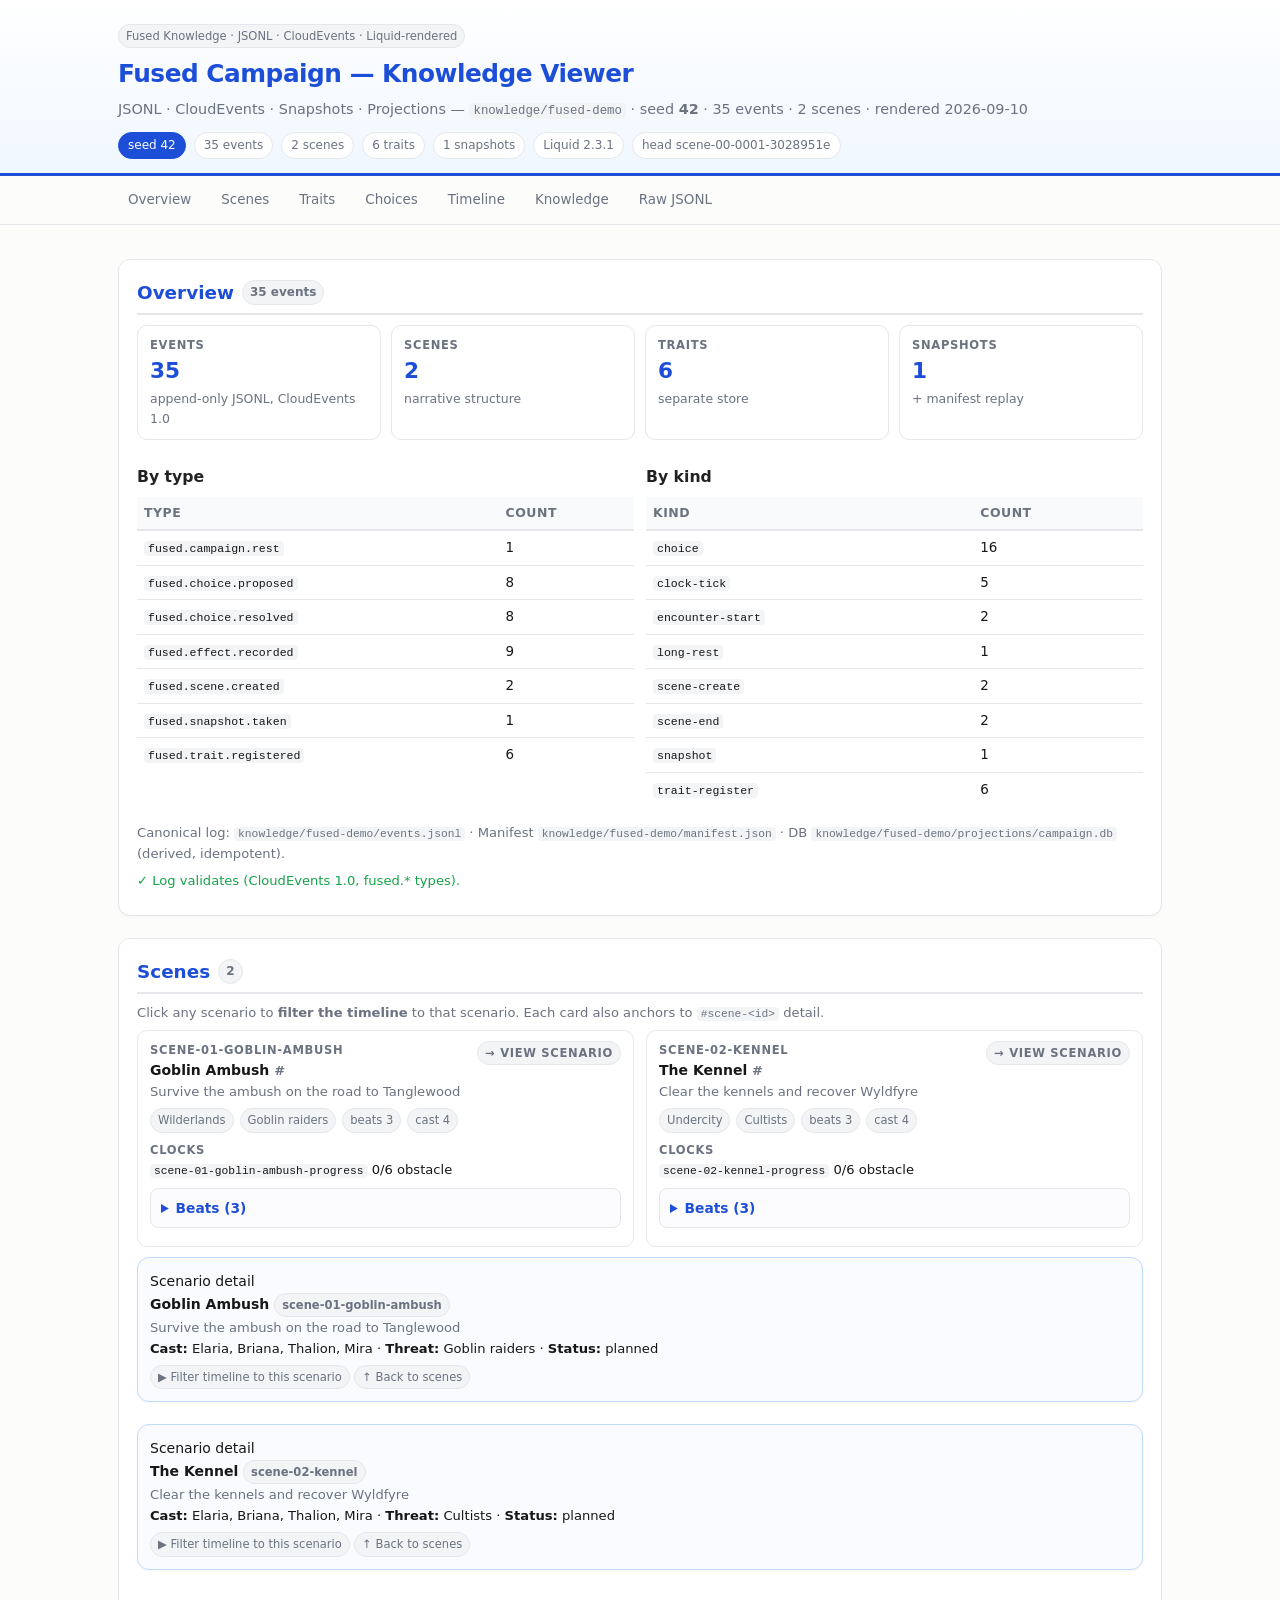
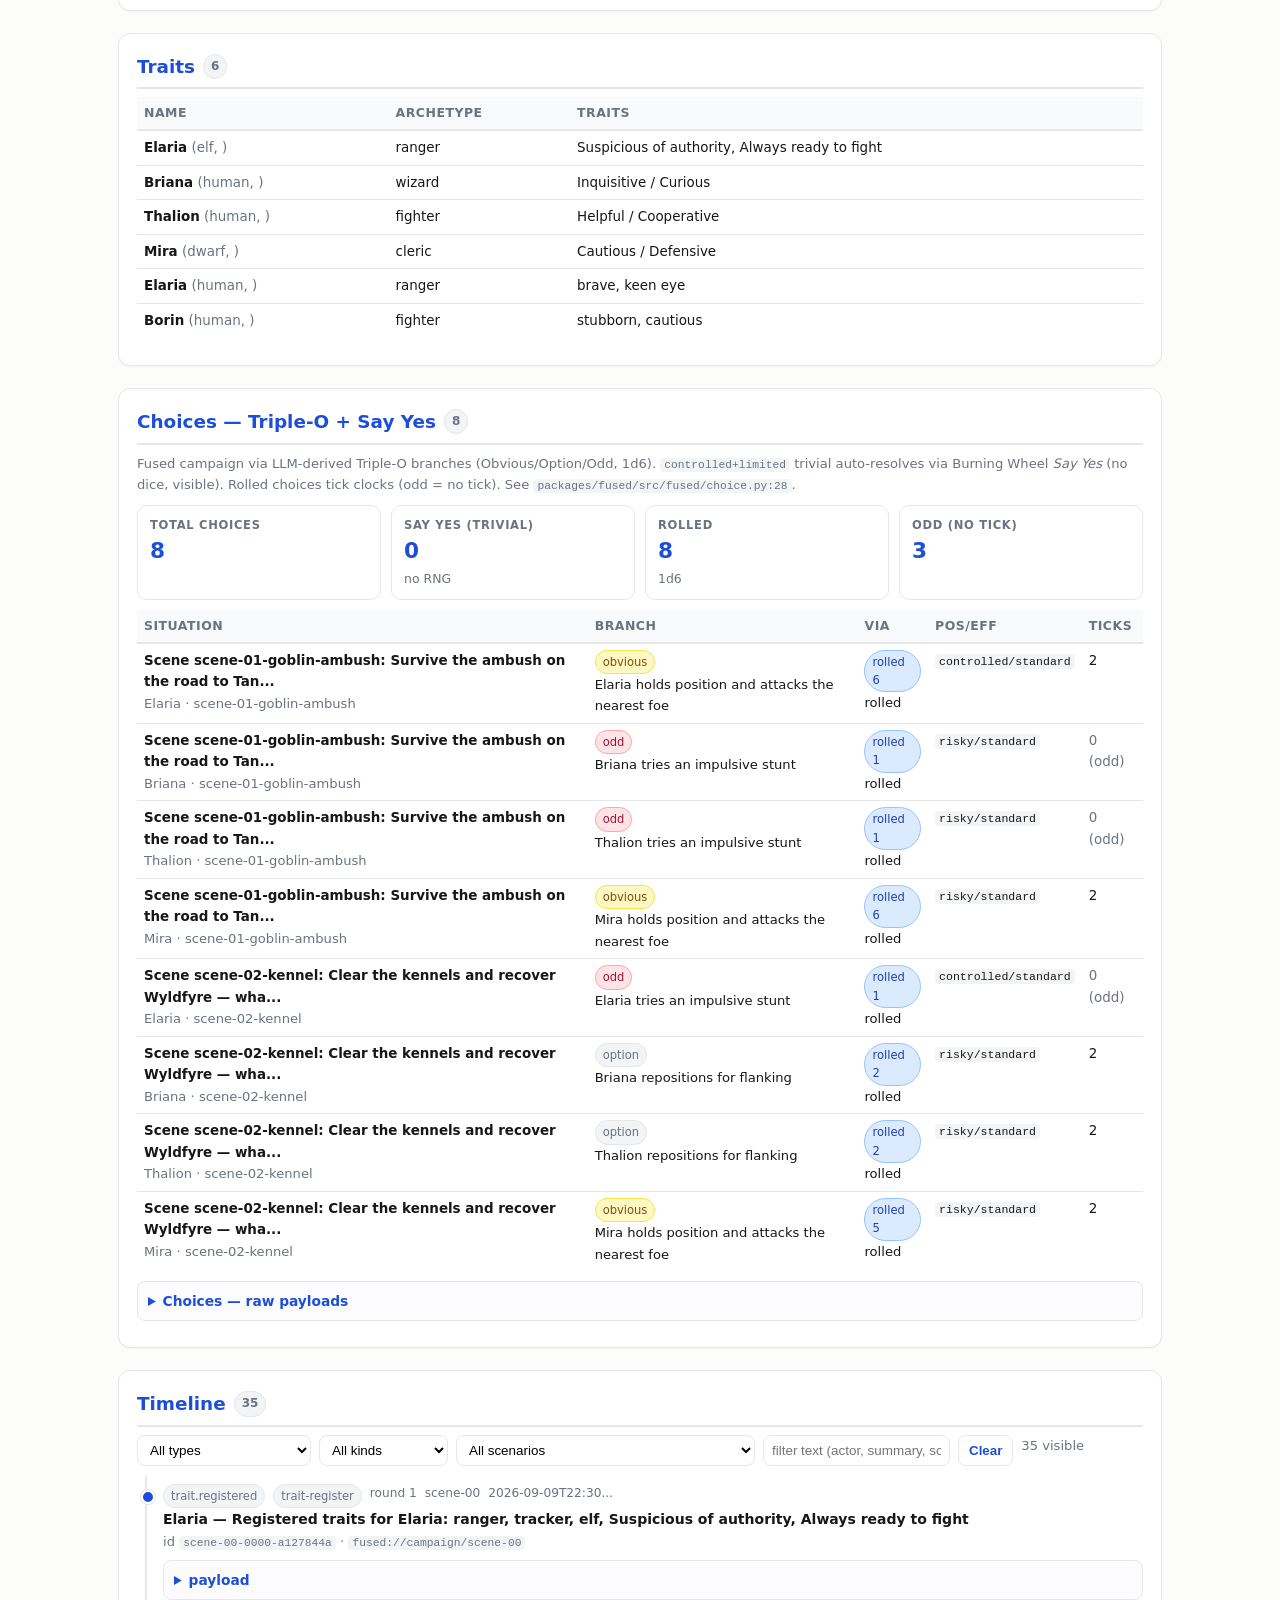
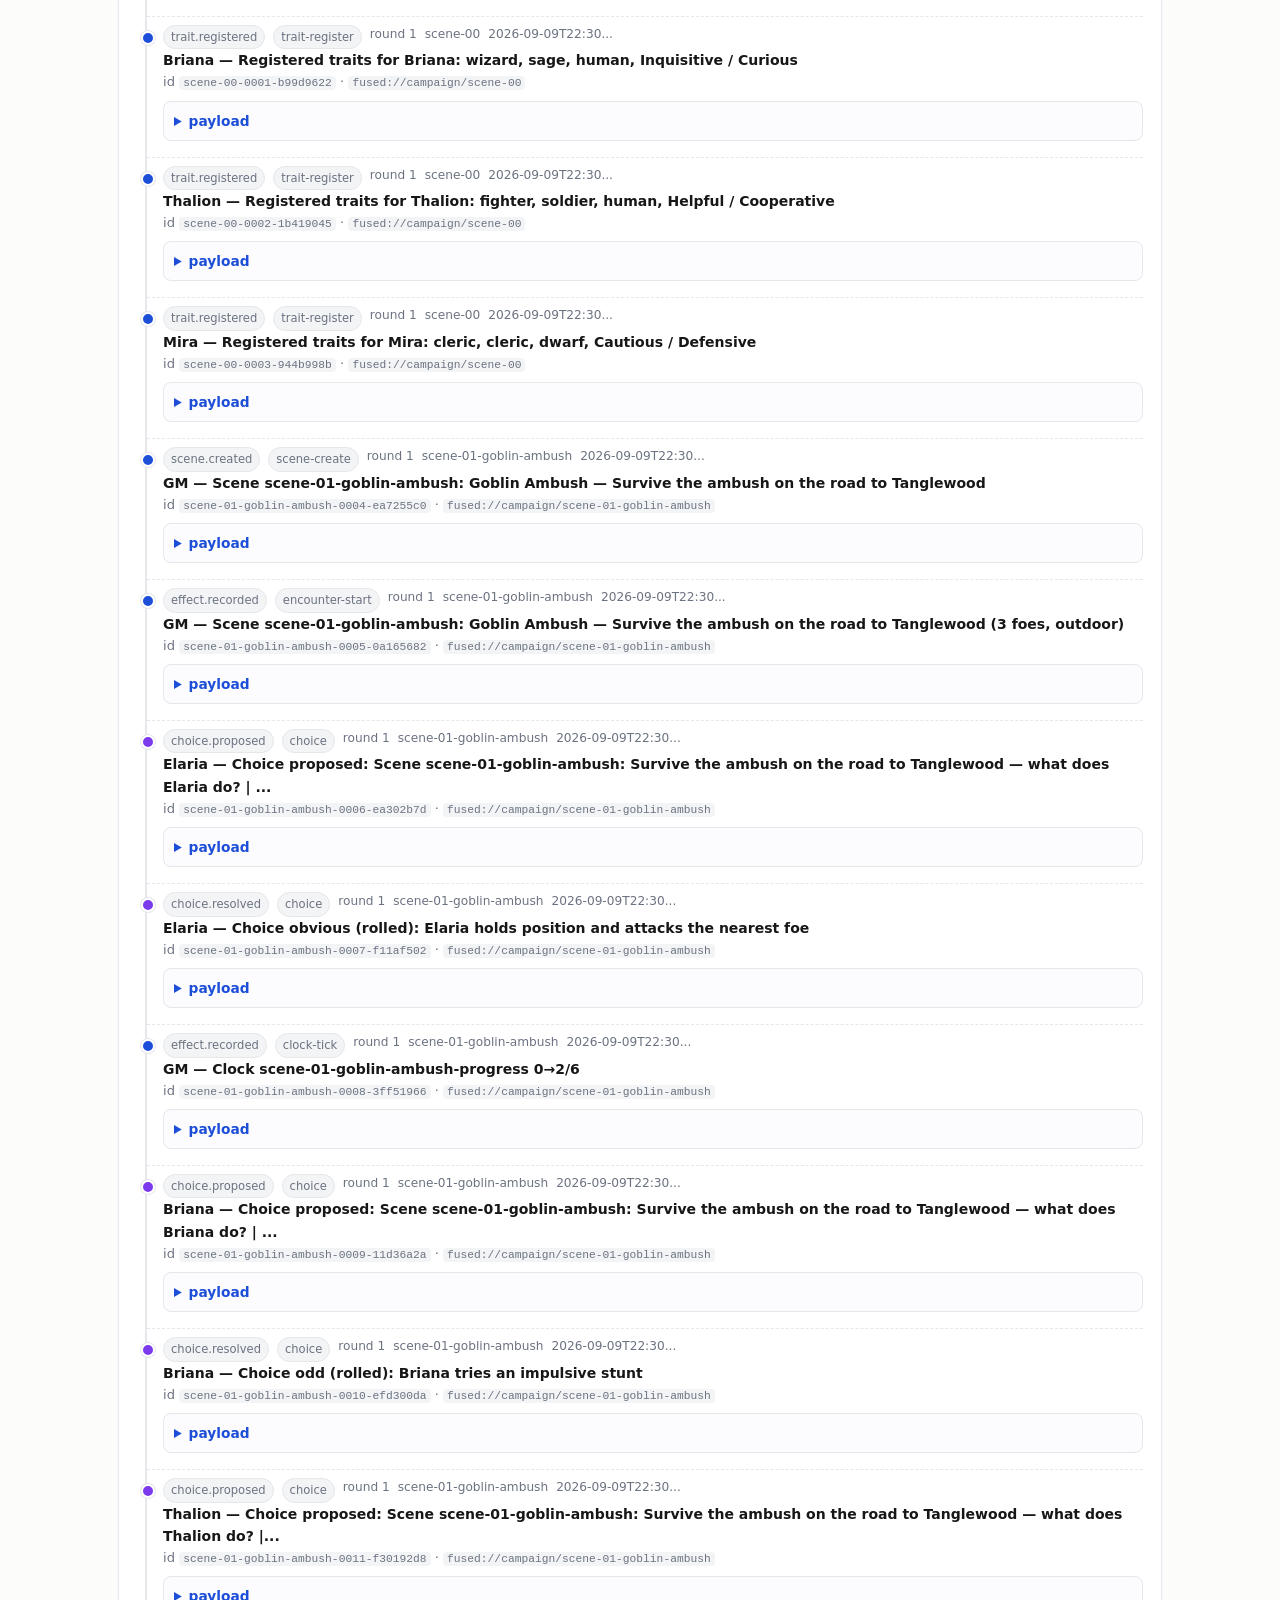
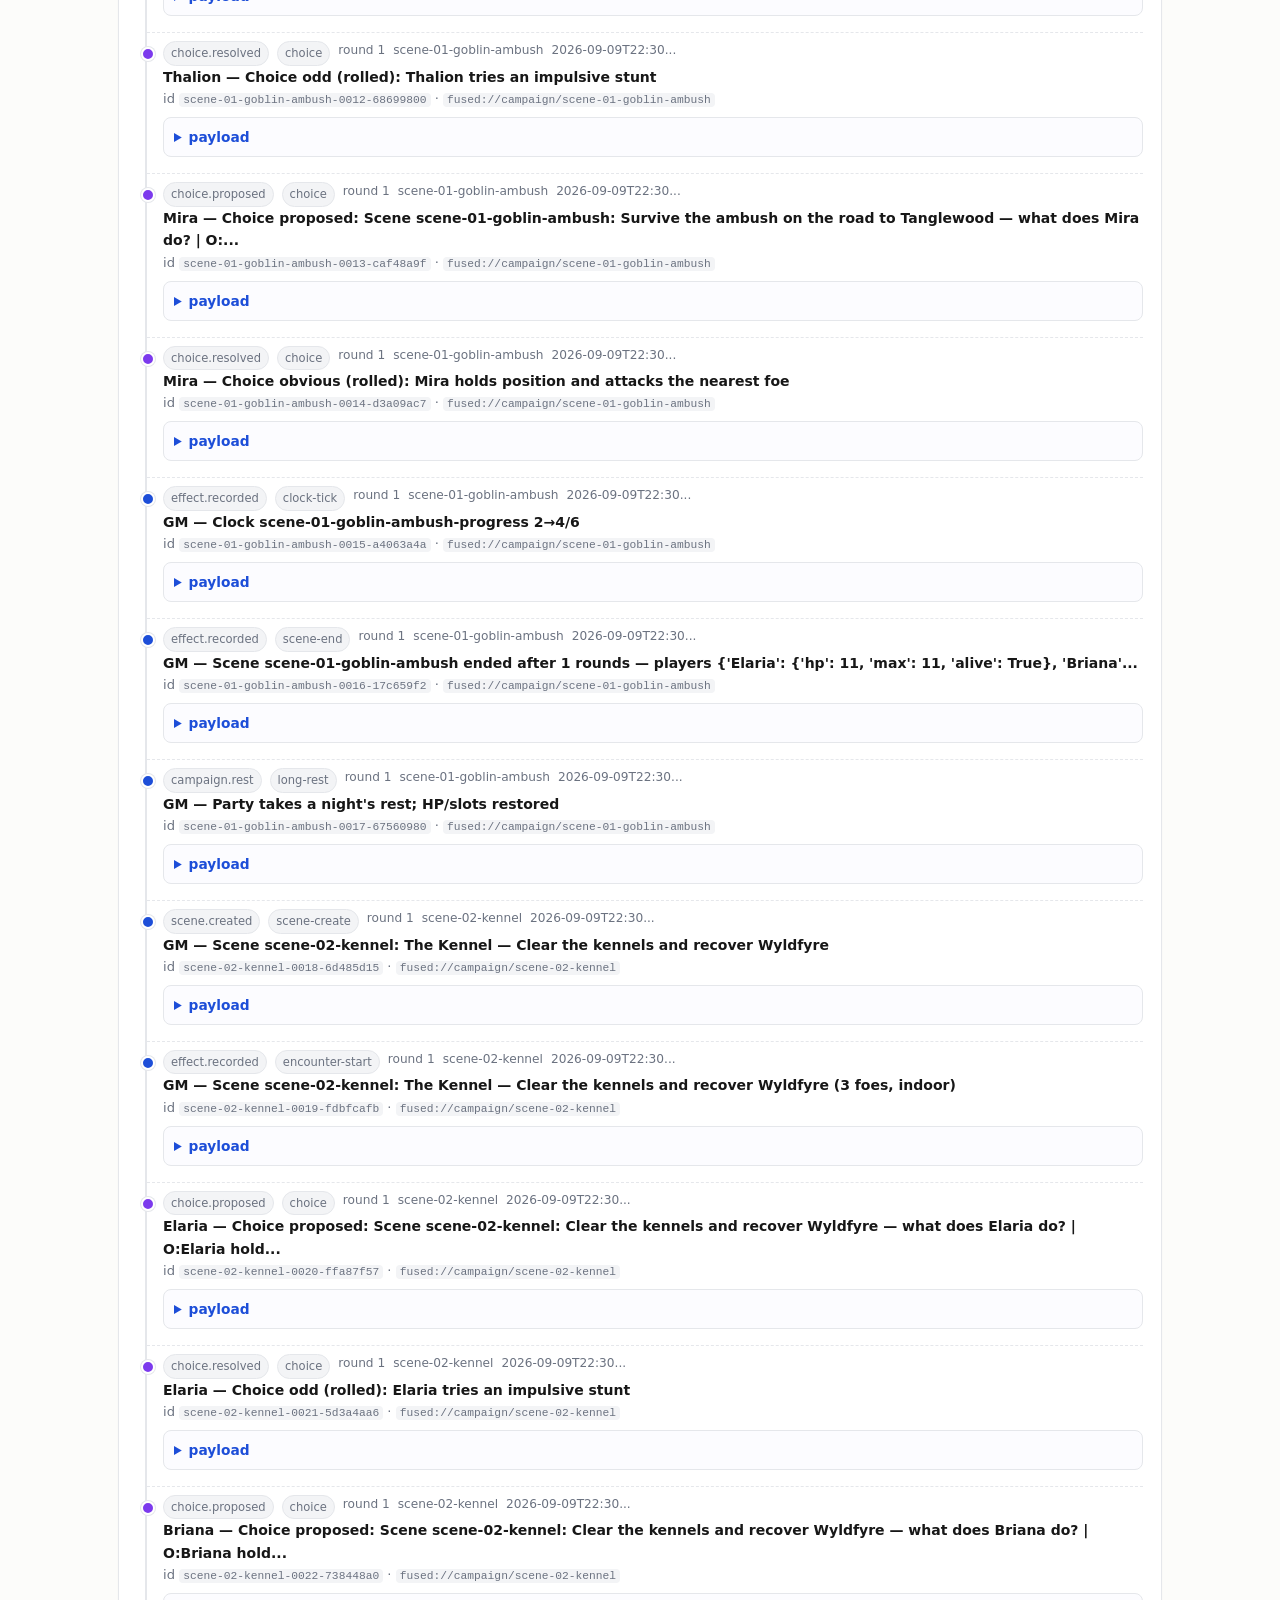
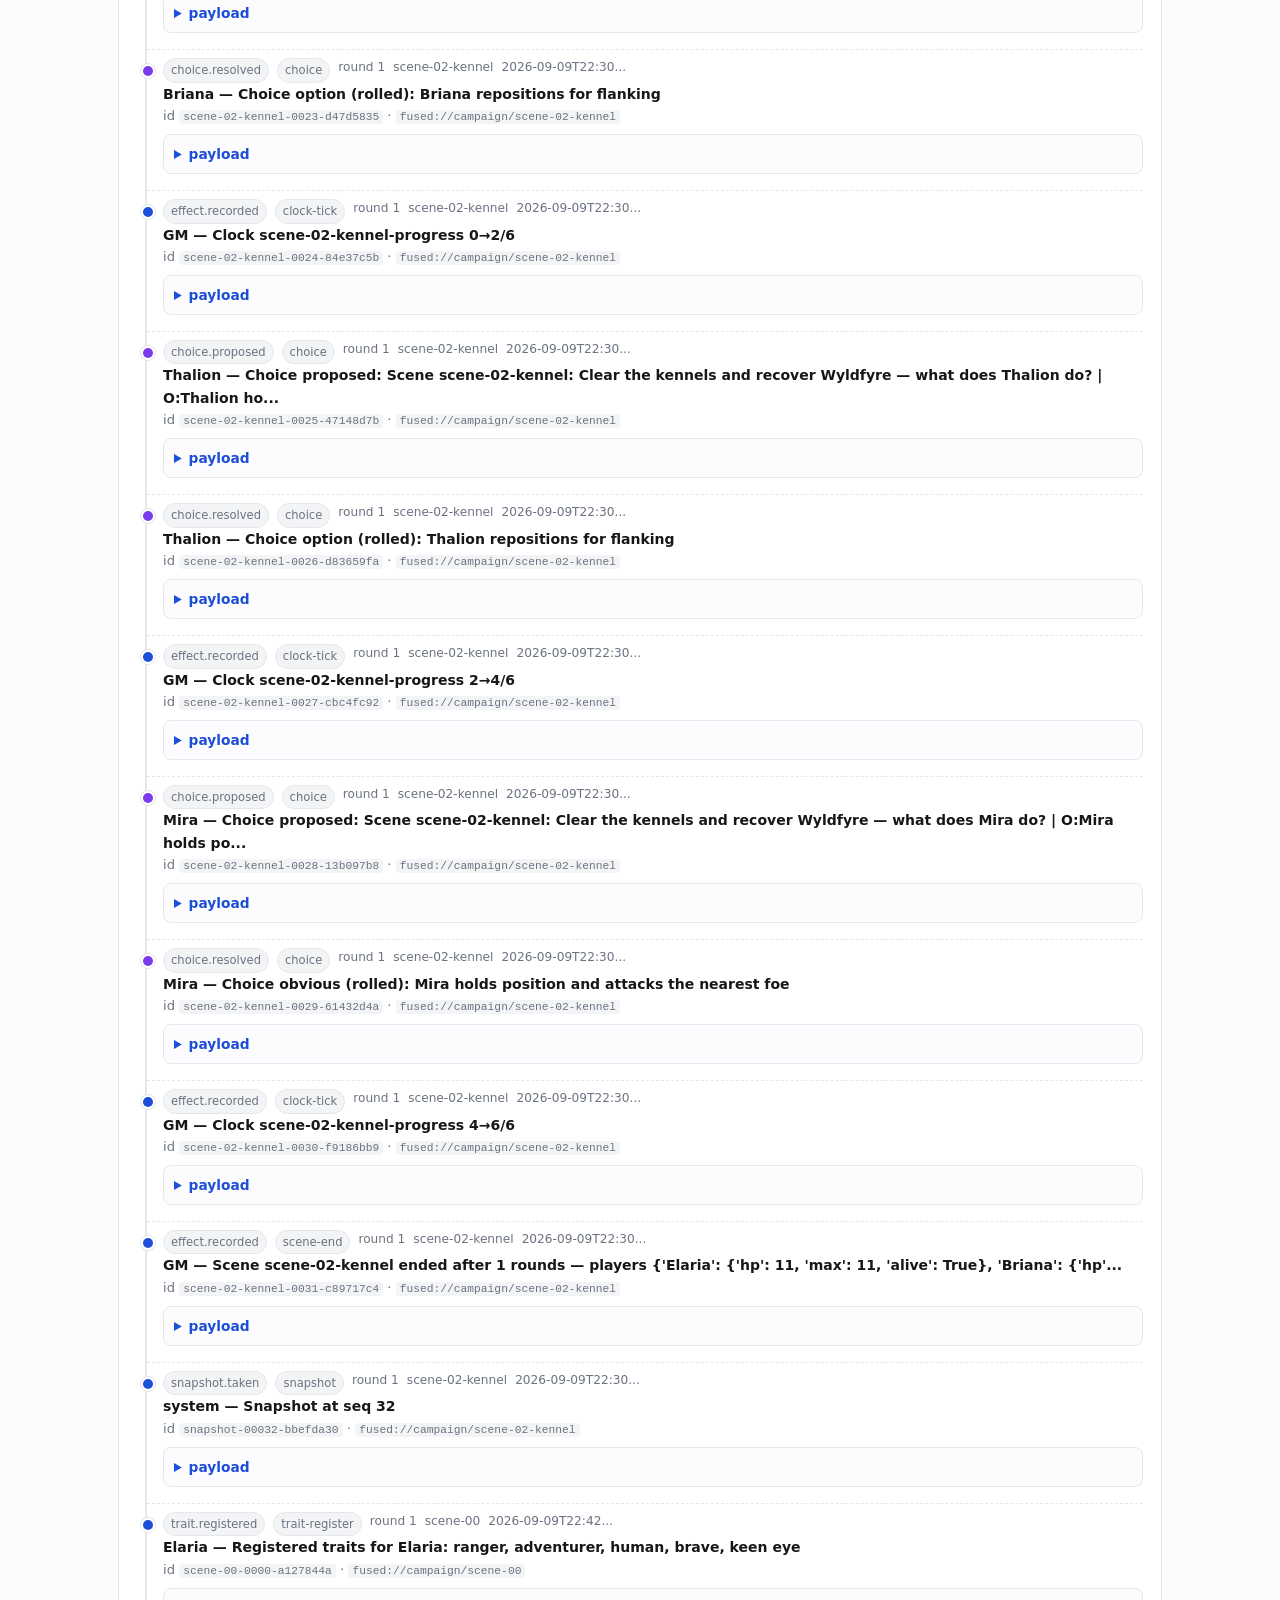
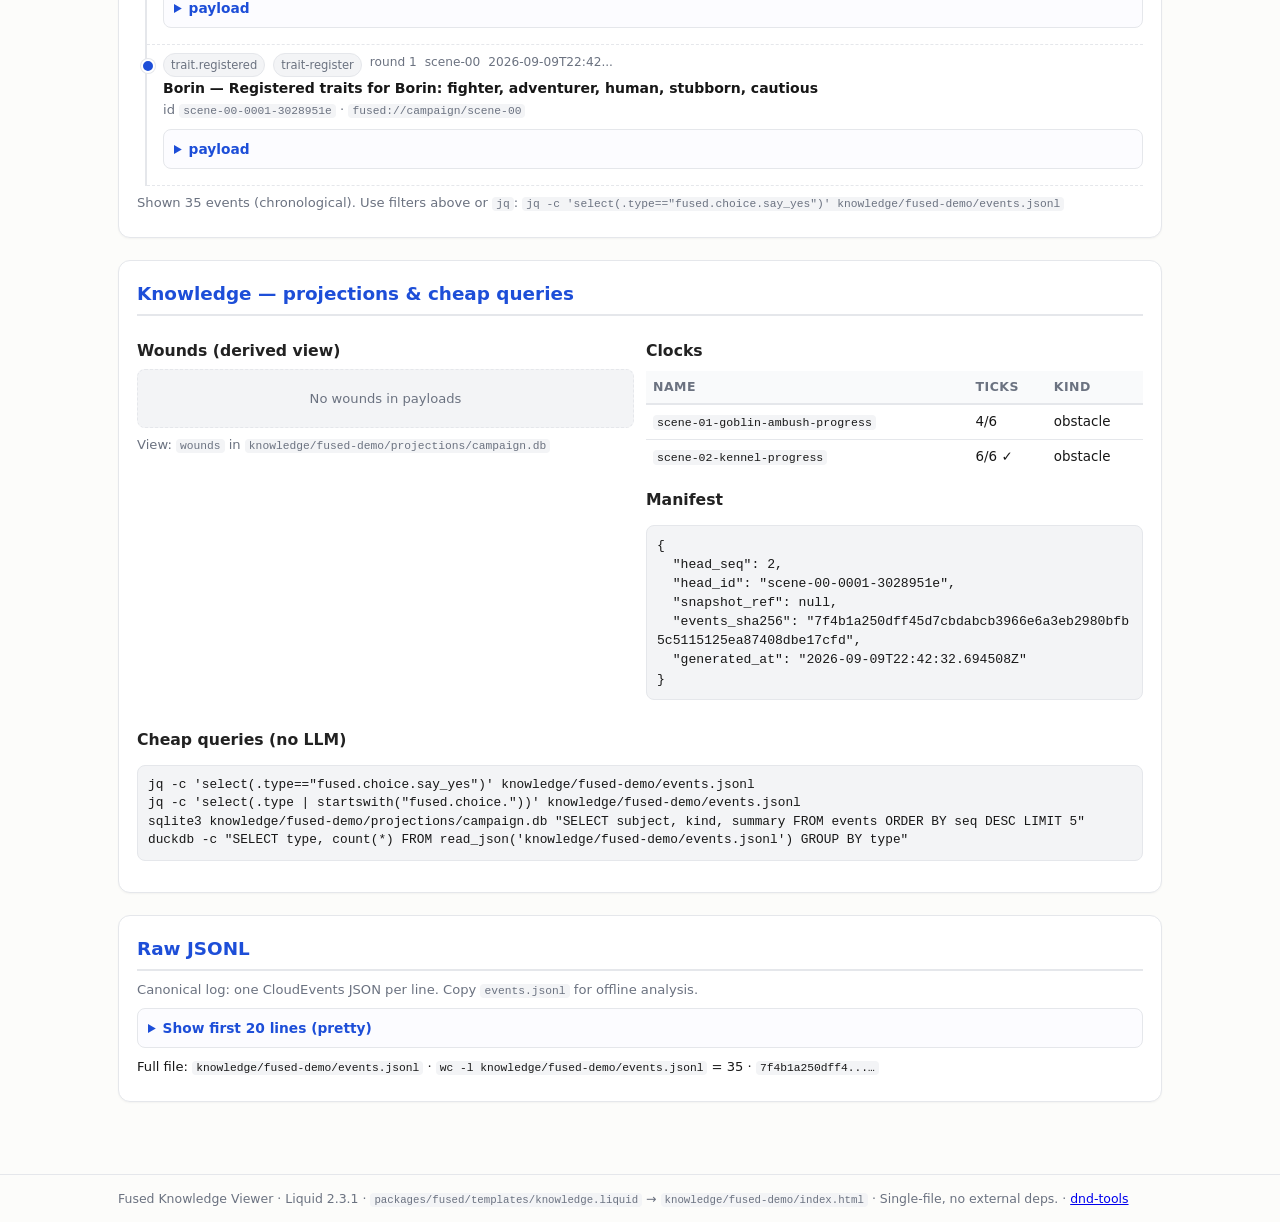
==== commit 422cf3de: "feat(fused): click-through to particular scenario in knowledge HTML - Site viewer (fused build-site)" ====
--- a/packages/fused/docs/knowledge.html
+++ b/packages/fused/docs/knowledge.html
@@ -32,6 +32,9 @@
   @media(max-width:900px){.grid4{grid-template-columns:1fr 1fr}.grid2{grid-template-columns:1fr}}
   @media(max-width:520px){.grid4{grid-template-columns:1fr}}
   .card{border:1px solid var(--border);border-radius:10px;padding:10px 12px;background:#fff}
+  .card.clickable{cursor:pointer;transition:box-shadow .15s,transform .15s,border-color .15s}
+  .card.clickable:hover{box-shadow:0 4px 12px rgba(29,78,216,.12);transform:translateY(-1px);border-color:var(--accent)}
+  .card.clickable:focus{outline:2px solid var(--accent);outline-offset:2px}
   .card .k{font-size:.72rem;letter-spacing:.06em;text-transform:uppercase;color:var(--muted);font-weight:700}
   .card .v{font-size:1.35rem;font-weight:800;color:var(--accent)}
   .card .sub{font-size:.78rem;color:var(--muted)}
@@ -126,12 +129,13 @@
 
   <section id="scenes">
     <h2>Scenes <span class="count">2</span></h2>
+    <p class="small muted">Click any scenario to <strong>filter the timeline</strong> to that scenario. Each card also anchors to <code>#scene-&lt;id&gt;</code> detail.</p>
     
     <div class="grid2">
     
-      <div class="card">
-        <div class="k">scene-01-goblin-ambush</div>
-        <div style="font-weight:700">Goblin Ambush</div>
+      <div class="card clickable" onclick="filterByScene('scene-01-goblin-ambush')" role="button" tabindex="0" onkeydown="if(event.key==='Enter') filterByScene('scene-01-goblin-ambush')" title="Click to filter timeline to this scenario">
+        <div class="k">scene-01-goblin-ambush <span class="pill" style="float:right">→ View scenario</span></div>
+        <div style="font-weight:700">Goblin Ambush <a href="#scene-scene-01-goblin-ambush" onclick="event.stopPropagation()" class="small muted" style="text-decoration:none">#</a></div>
         <div class="small muted">Survive the ambush on the road to Tanglewood</div>
         <div style="margin-top:6px;display:flex;gap:6px;flex-wrap:wrap">
           <span class="pill">Wilderlands</span>
@@ -150,9 +154,9 @@
         
       </div>
     
-      <div class="card">
-        <div class="k">scene-02-kennel</div>
-        <div style="font-weight:700">The Kennel</div>
+      <div class="card clickable" onclick="filterByScene('scene-02-kennel')" role="button" tabindex="0" onkeydown="if(event.key==='Enter') filterByScene('scene-02-kennel')" title="Click to filter timeline to this scenario">
+        <div class="k">scene-02-kennel <span class="pill" style="float:right">→ View scenario</span></div>
+        <div style="font-weight:700">The Kennel <a href="#scene-scene-02-kennel" onclick="event.stopPropagation()" class="small muted" style="text-decoration:none">#</a></div>
         <div class="small muted">Clear the kennels and recover Wyldfyre</div>
         <div style="margin-top:6px;display:flex;gap:6px;flex-wrap:wrap">
           <span class="pill">Undercity</span>
@@ -172,6 +176,23 @@
       </div>
     
     </div>
+    
+      <section id="scene-scene-01-goblin-ambush" style="margin-top:10px;padding:12px;background:#f9fbff;border-color:#bfdbfe">
+        <div class="k">Scenario detail</div>
+        <div style="font-weight:700">Goblin Ambush <span class="pill">scene-01-goblin-ambush</span></div>
+        <div class="small muted">Survive the ambush on the road to Tanglewood</div>
+        <div class="small"><b>Cast:</b> Elaria, Briana, Thalion, Mira · <b>Threat:</b> Goblin raiders · <b>Status:</b> planned</div>
+        <div style="margin-top:6px"><a href="#timeline" onclick="filterByScene('scene-01-goblin-ambush'); return false;" class="pill" style="text-decoration:none">▶ Filter timeline to this scenario</a> <a href="#scenes" class="pill" style="text-decoration:none">↑ Back to scenes</a></div>
+      </section>
+    
+      <section id="scene-scene-02-kennel" style="margin-top:10px;padding:12px;background:#f9fbff;border-color:#bfdbfe">
+        <div class="k">Scenario detail</div>
+        <div style="font-weight:700">The Kennel <span class="pill">scene-02-kennel</span></div>
+        <div class="small muted">Clear the kennels and recover Wyldfyre</div>
+        <div class="small"><b>Cast:</b> Elaria, Briana, Thalion, Mira · <b>Threat:</b> Cultists · <b>Status:</b> planned</div>
+        <div style="margin-top:6px"><a href="#timeline" onclick="filterByScene('scene-02-kennel'); return false;" class="pill" style="text-decoration:none">▶ Filter timeline to this scenario</a> <a href="#scenes" class="pill" style="text-decoration:none">↑ Back to scenes</a></div>
+      </section>
+    
   </section>
 
   <section id="traits">
@@ -539,8 +560,10 @@
     <div class="controls">
       <select id="filter-type"><option value="">All types</option><option value="fused.campaign.rest">fused.campaign.rest</option><option value="fused.choice.proposed">fused.choice.proposed</option><option value="fused.choice.resolved">fused.choice.resolved</option><option value="fused.effect.recorded">fused.effect.recorded</option><option value="fused.scene.created">fused.scene.created</option><option value="fused.snapshot.taken">fused.snapshot.taken</option><option value="fused.trait.registered">fused.trait.registered</option></select>
       <select id="filter-kind"><option value="">All kinds</option><option value="choice">choice</option><option value="clock-tick">clock-tick</option><option value="encounter-start">encounter-start</option><option value="long-rest">long-rest</option><option value="scene-create">scene-create</option><option value="scene-end">scene-end</option><option value="snapshot">snapshot</option><option value="trait-register">trait-register</option></select>
+      <select id="filter-scene"><option value="">All scenarios</option><option value="scene-01-goblin-ambush">scene-01-goblin-ambush — Goblin Ambush</option><option value="scene-02-kennel">scene-02-kennel — The Kennel</option></select>
       <input id="filter-text" placeholder="filter text (actor, summary, scene)">
       <button onclick="clearFilters()" class="ghost">Clear</button>
+      <span class="small muted" id="filter-count"></span>
     </div>
     <div class="timeline" id="timeline-list">
     
@@ -3651,22 +3674,61 @@
 </div></main>
 <footer><div class="wrap">Fused Knowledge Viewer · Liquid 2.3.1 · <code>packages/fused/templates/knowledge.liquid</code> → <code>knowledge/fused-demo/index.html</code> · Single-file, no external deps. · <a href="https://github.com/NoRaincheck/dnd-tools">dnd-tools</a></div></footer>
 <script>
-function clearFilters(){document.getElementById('filter-type').value='';document.getElementById('filter-text').value='';document.getElementById('filter-kind').value='';apply()}
+function clearFilters(){
+  document.getElementById('filter-type').value='';
+  document.getElementById('filter-kind').value='';
+  const fs=document.getElementById('filter-scene'); if(fs) fs.value='';
+  document.getElementById('filter-text').value='';
+  history.replaceState(null,'',location.pathname+location.search);
+  apply();
+}
+function filterByScene(sid){
+  const fs=document.getElementById('filter-scene');
+  if(fs) fs.value=sid;
+  apply();
+  document.getElementById('timeline').scrollIntoView({behavior:'smooth',block:'start'});
+  try{ history.replaceState(null,'','#scene='+encodeURIComponent(sid)); }catch(e){ location.hash='#scene='+sid; }
+}
 function apply(){
   const t=document.getElementById('filter-type').value;
   const k=document.getElementById('filter-kind').value;
+  const sEl=document.getElementById('filter-scene');
+  const s=sEl ? sEl.value : '';
   const q=document.getElementById('filter-text').value.toLowerCase();
+  let visible=0;
   document.querySelectorAll('.tl-item').forEach(el=>{
     const okT=!t||el.dataset.type===t;
     const okK=!k||el.dataset.kind===k;
+    const okS=!s||el.dataset.scene===s;
     const txt=el.innerText.toLowerCase();
     const okQ=!q||txt.includes(q);
-    el.style.display=(okT&&okK&&okQ)?'':'none';
-  })
+    const show = okT&&okK&&okS&&okQ;
+    el.style.display=show?'':'none';
+    if(show) visible++;
+  });
+  const cnt=document.getElementById('filter-count');
+  if(cnt) cnt.textContent = visible+' visible';
 }
+// handle #scene-xxx deep link on load
+(function(){
+  const h=location.hash||'';
+  const m=h.match(/scene=([^&]+)/);
+  let sid=null;
+  if(m) sid=decodeURIComponent(m[1]);
+  else if(h.indexOf('#scene-')===0) sid=decodeURIComponent(h.slice(7).split('&')[0]);
+  if(sid){
+    const fs=document.getElementById('filter-scene');
+    if(fs){
+      let found=false; for(let i=0;i<fs.options.length;i++) if(fs.options[i].value===sid){found=true;break;}
+      if(found) fs.value=sid; else fs.value=sid;
+    }
+  }
+})();
 document.getElementById('filter-type').addEventListener('change',apply);
 document.getElementById('filter-kind').addEventListener('change',apply);
+const _fs=document.getElementById('filter-scene'); if(_fs) _fs.addEventListener('change',apply);
 document.getElementById('filter-text').addEventListener('input',apply);
+apply();
 </script>
 </body>
 </html>
